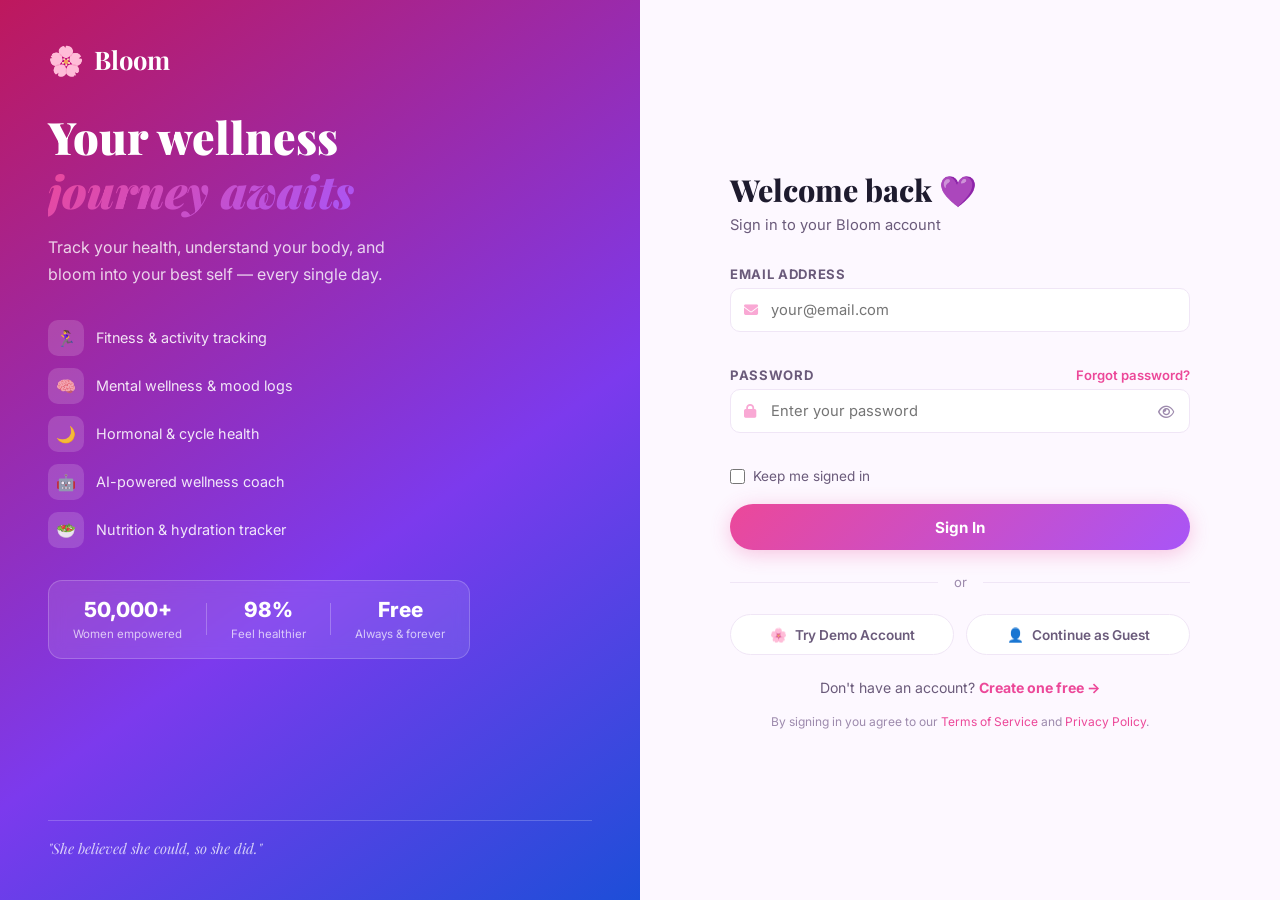
==== login.html @ 7d4feb9e "kiro project" ====
<!DOCTYPE html>
<html lang="en">
<head>
  <meta charset="UTF-8"/>
  <meta name="viewport" content="width=device-width,initial-scale=1.0"/>
  <title>Sign In — Bloom Wellness</title>
  <link rel="icon" href="data:image/svg+xml,<svg xmlns='http://www.w3.org/2000/svg' viewBox='0 0 100 100'><text y='.9em' font-size='90'>🌸</text></svg>"/>
  <meta name="theme-color" content="#ec4899"/>
  <link rel="preconnect" href="https://fonts.googleapis.com"/>
  <link href="https://fonts.googleapis.com/css2?family=Playfair+Display:ital,wght@0,400;0,700;0,900;1,400&family=Inter:wght@300;400;500;600;700&display=swap" rel="stylesheet"/>
  <link rel="stylesheet" href="https://cdnjs.cloudflare.com/ajax/libs/font-awesome/6.5.0/css/all.min.css"/>
  <link rel="stylesheet" href="auth.css"/>
</head>
<body>

  <!-- Animated background -->
  <div class="auth-bg">
    <div class="orb orb-a"></div>
    <div class="orb orb-b"></div>
    <div class="orb orb-c"></div>
    <div class="particles" id="particles"></div>
  </div>

  <div class="auth-page">

    <!-- Left panel — branding -->
    <div class="auth-left">
      <a href="index.html" class="auth-logo">
        <span class="logo-flower">🌸</span>
        <span class="logo-name">Bloom</span>
      </a>
      <div class="auth-left-content">
        <h1>Your wellness<br/><em>journey awaits</em></h1>
        <p>Track your health, understand your body, and bloom into your best self — every single day.</p>
        <div class="auth-features">
          <div class="af-item"><span class="af-icon">🏃‍♀️</span><span>Fitness & activity tracking</span></div>
          <div class="af-item"><span class="af-icon">🧠</span><span>Mental wellness & mood logs</span></div>
          <div class="af-item"><span class="af-icon">🌙</span><span>Hormonal & cycle health</span></div>
          <div class="af-item"><span class="af-icon">🤖</span><span>AI-powered wellness coach</span></div>
          <div class="af-item"><span class="af-icon">🥗</span><span>Nutrition & hydration tracker</span></div>
        </div>
        <div class="auth-trust">
          <div class="at-item"><strong>50,000+</strong><span>Women empowered</span></div>
          <div class="at-div"></div>
          <div class="at-item"><strong>98%</strong><span>Feel healthier</span></div>
          <div class="at-div"></div>
          <div class="at-item"><strong>Free</strong><span>Always & forever</span></div>
        </div>
      </div>
      <div class="auth-left-quote">
        <blockquote id="rotating-quote">"She believed she could, so she did."</blockquote>
      </div>
    </div>

    <!-- Right panel — form -->
    <div class="auth-right">
      <div class="auth-form-wrap">

        <div class="auth-form-header">
          <h2>Welcome back 💜</h2>
          <p>Sign in to your Bloom account</p>
        </div>

        <!-- Error banner -->
        <div id="login-error" class="auth-alert auth-alert-error hidden">
          <i class="fa-solid fa-circle-exclamation"></i>
          <span id="login-error-msg">Invalid email or password.</span>
        </div>

        <!-- Success banner -->
        <div id="login-success" class="auth-alert auth-alert-success hidden">
          <i class="fa-solid fa-circle-check"></i>
          <span>Signed in! Redirecting to your dashboard...</span>
        </div>

        <form id="login-form" onsubmit="doLogin(event)" novalidate>

          <div class="field-group">
            <label for="email">Email address</label>
            <div class="field-wrap">
              <i class="fa-solid fa-envelope field-icon"></i>
              <input type="email" id="email" name="email" placeholder="your@email.com"
                     autocomplete="email" required/>
            </div>
            <span class="field-error" id="email-err"></span>
          </div>

          <div class="field-group">
            <div class="field-label-row">
              <label for="password">Password</label>
              <a href="forgot.html" class="forgot-link">Forgot password?</a>
            </div>
            <div class="field-wrap">
              <i class="fa-solid fa-lock field-icon"></i>
              <input type="password" id="password" name="password" placeholder="Enter your password"
                     autocomplete="current-password" required/>
              <button type="button" class="pw-eye" onclick="toggleEye('password', this)" aria-label="Show password">
                <i class="fa-regular fa-eye"></i>
              </button>
            </div>
            <span class="field-error" id="password-err"></span>
          </div>

          <div class="field-row-check">
            <label class="check-label">
              <input type="checkbox" id="remember"/> Keep me signed in
            </label>
          </div>

          <button type="submit" class="btn-auth" id="login-btn">
            <span id="login-btn-text">Sign In</span>
            <span id="login-spinner" class="btn-spinner hidden"></span>
          </button>

        </form>

        <div class="auth-divider"><span>or</span></div>

        <div class="quick-access-row">
          <button class="btn-quick" onclick="demoLogin()">
            <span>🌸</span> Try Demo Account
          </button>
          <button class="btn-quick" onclick="guestLogin()">
            <span>👤</span> Continue as Guest
          </button>
        </div>

        <p class="auth-switch-text">
          Don't have an account?
          <a href="signup.html" class="auth-switch-link">Create one free →</a>
        </p>

        <p class="auth-disclaimer">
          By signing in you agree to our
          <a href="#" onclick="showTermsModal()">Terms of Service</a> and
          <a href="#" onclick="showTermsModal()">Privacy Policy</a>.
        </p>

      </div>
    </div>
  </div>

  <!-- Terms Modal -->
  <div id="terms-modal" class="modal-overlay hidden">
    <div class="modal-box">
      <button class="modal-close" onclick="hideTermsModal()">✕</button>
      <h3>Terms &amp; Privacy</h3>
      <div class="modal-scroll">
        <h4>Terms of Service</h4>
        <p>Bloom is a free wellness education and tracking platform. By using Bloom you agree that you are 16 or older, the information provided is for educational purposes only and not a substitute for medical advice, and you will consult a qualified healthcare provider for medical decisions.</p>
        <h4>Privacy Policy</h4>
        <ul>
          <li><strong>Local storage only:</strong> All your health data stays on your device and is never sent to any server.</li>
          <li><strong>No tracking:</strong> We do not use analytics, cookies, or tracking pixels.</li>
          <li><strong>AI data:</strong> When using the AI Coach, your message goes directly to OpenAI via your own API key — Bloom never sees it.</li>
          <li><strong>Account data:</strong> Your name, email, and hashed password are stored only in your browser's localStorage.</li>
          <li><strong>No sharing:</strong> We never sell, share, or transmit your personal data to any third party.</li>
        </ul>
        <p>You can delete all your data at any time by clearing your browser's localStorage.</p>
      </div>
      <button class="btn-auth" onclick="hideTermsModal()">Got it</button>
    </div>
  </div>

  <script src="auth.js"></script>
</body>
</html>
---- auth.css ----
/* =============================================
   BLOOM — Auth Pages (login.html / signup.html)
   ============================================= */
:root {
  --pink:    #ec4899; --pink-l: #f9a8d4; --pink-d: #be185d;
  --purple:  #a855f7; --purple-l:#ddd6fe;
  --bg:      #fdf8ff; --bg-card:#ffffff;
  --text:    #1e1b2e; --text-m: #6b5b7b; --text-s: #9d8aad;
  --border:  #f0e6f6; --border-l:#faf5ff;
  --shadow:  rgba(168,85,247,0.12);
  --success: #16a34a; --error: #dc2626;
  --r: 14px; --r-sm: 10px; --r-lg: 22px;
  --t: 0.3s ease;
  --font: 'Inter', system-ui, sans-serif;
  --font-h: 'Playfair Display', Georgia, serif;
}

*, *::before, *::after { box-sizing: border-box; margin: 0; padding: 0; }
html { font-size: 16px; scroll-behavior: smooth; }
body {
  font-family: var(--font);
  background: var(--bg);
  color: var(--text);
  min-height: 100vh;
  overflow-x: hidden;
}
a { text-decoration: none; color: inherit; }
button { font-family: var(--font); cursor: pointer; }
em {
  font-style: italic;
  background: linear-gradient(135deg, var(--pink), var(--purple));
  -webkit-background-clip: text;
  -webkit-text-fill-color: transparent;
  background-clip: text;
}

/* ===== ANIMATED BACKGROUND ===== */
.auth-bg {
  position: fixed; inset: 0; z-index: -1; overflow: hidden; pointer-events: none;
}
.orb {
  position: absolute; border-radius: 50%; filter: blur(80px); opacity: 0.3;
}
.orb-a {
  width: 600px; height: 600px;
  background: radial-gradient(circle, #f9a8d4, transparent);
  top: -200px; right: -100px;
  animation: drift 14s ease-in-out infinite;
}
.orb-b {
  width: 500px; height: 500px;
  background: radial-gradient(circle, #ddd6fe, transparent);
  bottom: -150px; left: -100px;
  animation: drift 10s ease-in-out infinite reverse;
}
.orb-c {
  width: 350px; height: 350px;
  background: radial-gradient(circle, #fde68a, transparent);
  top: 40%; left: 35%;
  animation: drift 18s ease-in-out infinite;
}
@keyframes drift {
  0%, 100% { transform: translate(0, 0); }
  33%       { transform: translate(30px, -25px); }
  66%       { transform: translate(-20px, 20px); }
}

/* Floating particles */
.particles { position: absolute; inset: 0; }
.particle {
  position: absolute;
  animation: rise linear infinite;
  opacity: 0;
  font-size: 1rem;
}
@keyframes rise {
  0%   { transform: translateY(100vh) scale(0); opacity: 0; }
  10%  { opacity: 0.5; }
  90%  { opacity: 0.2; }
  100% { transform: translateY(-80px) scale(1); opacity: 0; }
}

/* ===== PAGE LAYOUT ===== */
.auth-page {
  display: grid;
  grid-template-columns: 1fr 1fr;
  min-height: 100vh;
}

/* ===== LEFT PANEL ===== */
.auth-left {
  background: linear-gradient(145deg, var(--pink-d) 0%, #7c3aed 60%, #1d4ed8 100%);
  padding: 2.5rem 3rem;
  display: flex;
  flex-direction: column;
  gap: 2rem;
  position: sticky;
  top: 0;
  height: 100vh;
  overflow: hidden;
}

.auth-logo {
  display: flex; align-items: center; gap: 0.6rem;
  font-family: var(--font-h); font-size: 1.6rem; font-weight: 700; color: #fff;
}
.logo-flower { font-size: 1.8rem; animation: floatFlower 3s ease-in-out infinite; }
@keyframes floatFlower {
  0%, 100% { transform: translateY(0) rotate(0deg); }
  50%       { transform: translateY(-5px) rotate(12deg); }
}
.logo-name { color: #fff; }

.auth-left-content { flex: 1; }
.auth-left-content h1 {
  font-family: var(--font-h);
  font-size: clamp(2rem, 3.5vw, 2.8rem);
  font-weight: 900;
  color: #fff;
  line-height: 1.2;
  margin-bottom: 1rem;
}
.auth-left-content > p {
  font-size: 1rem; color: rgba(255,255,255,0.8);
  line-height: 1.7; margin-bottom: 2rem; max-width: 380px;
}

/* Features list */
.auth-features { display: flex; flex-direction: column; gap: 0.75rem; margin-bottom: 2rem; }
.af-item {
  display: flex; align-items: center; gap: 0.75rem;
  font-size: 0.9rem; color: rgba(255,255,255,0.88);
}
.af-icon {
  width: 36px; height: 36px; border-radius: 10px;
  background: rgba(255,255,255,0.15);
  display: flex; align-items: center; justify-content: center;
  font-size: 1rem; flex-shrink: 0;
}

/* Steps (signup) */
.auth-steps { display: flex; flex-direction: column; gap: 1.25rem; margin-bottom: 2rem; }
.step-item { display: flex; align-items: flex-start; gap: 1rem; }
.step-num {
  width: 32px; height: 32px; border-radius: 50%;
  background: rgba(255,255,255,0.2);
  border: 2px solid rgba(255,255,255,0.4);
  display: flex; align-items: center; justify-content: center;
  font-size: 0.85rem; font-weight: 700; color: #fff; flex-shrink: 0;
}
.step-item strong { display: block; font-size: 0.9rem; color: #fff; margin-bottom: 0.15rem; }
.step-item p { font-size: 0.8rem; color: rgba(255,255,255,0.7); }

/* Trust stats */
.auth-trust {
  display: flex; align-items: center; gap: 1.5rem;
  background: rgba(255,255,255,0.1);
  backdrop-filter: blur(8px);
  border: 1px solid rgba(255,255,255,0.2);
  border-radius: var(--r);
  padding: 1rem 1.5rem;
  width: fit-content;
}
.at-item { text-align: center; }
.at-item strong { display: block; font-size: 1.3rem; font-weight: 800; color: #fff; }
.at-item span { font-size: 0.72rem; color: rgba(255,255,255,0.7); }
.at-div { width: 1px; height: 32px; background: rgba(255,255,255,0.25); }

/* Testimonial */
.auth-testimonial {
  display: flex; align-items: flex-start; gap: 0.85rem;
  background: rgba(255,255,255,0.1);
  border-radius: var(--r); padding: 1rem 1.25rem;
  border: 1px solid rgba(255,255,255,0.2);
  margin-top: 1.5rem;
}
.test-avatar { font-size: 2rem; flex-shrink: 0; }
.test-quote { font-size: 0.85rem; color: rgba(255,255,255,0.9); font-style: italic; line-height: 1.6; margin-bottom: 0.3rem; }
.test-name { font-size: 0.75rem; color: rgba(255,255,255,0.65); font-weight: 600; }

/* Rotating quote */
.auth-left-quote {
  border-top: 1px solid rgba(255,255,255,0.2);
  padding-top: 1rem;
}
.auth-left-quote blockquote {
  font-family: var(--font-h);
  font-style: italic;
  font-size: 0.9rem;
  color: rgba(255,255,255,0.75);
  line-height: 1.6;
  animation: fadeQuote 1s ease;
}
@keyframes fadeQuote { from { opacity: 0; } to { opacity: 1; } }

/* ===== RIGHT PANEL ===== */
.auth-right {
  display: flex;
  align-items: center;
  justify-content: center;
  padding: 3rem 2rem;
  background: var(--bg);
  min-height: 100vh;
}
.auth-right-scroll {
  align-items: flex-start;
  padding-top: 2.5rem;
}

.auth-form-wrap {
  width: 100%;
  max-width: 460px;
}

.auth-form-header {
  margin-bottom: 2rem;
}
.auth-form-header h2 {
  font-family: var(--font-h);
  font-size: 1.9rem;
  font-weight: 800;
  color: var(--text);
  margin-bottom: 0.35rem;
}
.auth-form-header p {
  font-size: 0.92rem;
  color: var(--text-m);
}

/* ===== ALERTS ===== */
.auth-alert {
  display: flex; align-items: center; gap: 0.6rem;
  padding: 0.85rem 1rem; border-radius: var(--r-sm);
  font-size: 0.88rem; font-weight: 500;
  margin-bottom: 1.25rem;
}
.auth-alert.hidden { display: none; }
.auth-alert-error   { background: #fff1f2; border: 1px solid #fecdd3; color: var(--error); }
.auth-alert-success { background: #f0fdf4; border: 1px solid #bbf7d0; color: var(--success); }

/* ===== FORM FIELDS ===== */
.field-group { margin-bottom: 1.1rem; }
.field-group label {
  display: block;
  font-size: 0.82rem; font-weight: 700;
  color: var(--text-m);
  text-transform: uppercase; letter-spacing: 0.05em;
  margin-bottom: 0.4rem;
}
.field-label-row {
  display: flex; align-items: center; justify-content: space-between;
  margin-bottom: 0.4rem;
}
.field-label-row label { margin-bottom: 0; }
.forgot-link {
  font-size: 0.82rem; font-weight: 600; color: var(--pink);
  transition: opacity var(--t);
}
.forgot-link:hover { opacity: 0.75; }

.field-wrap {
  position: relative; display: flex; align-items: center;
}
.field-icon {
  position: absolute; left: 0.9rem;
  color: var(--pink-l); font-size: 0.88rem; pointer-events: none; z-index: 1;
}
.field-wrap input,
.field-wrap select {
  width: 100%;
  padding: 0.75rem 0.9rem 0.75rem 2.5rem;
  border: 1.5px solid var(--border);
  border-radius: var(--r-sm);
  background: var(--bg-card);
  color: var(--text);
  font-size: 0.92rem;
  font-family: var(--font);
  transition: all var(--t);
  appearance: none;
}
.field-wrap input:focus,
.field-wrap select:focus {
  outline: none;
  border-color: var(--pink);
  box-shadow: 0 0 0 3px rgba(236,72,153,0.1);
}
.field-wrap input.invalid { border-color: var(--error); }
.field-wrap input.valid   { border-color: var(--success); }

.field-error {
  display: block; font-size: 0.78rem; color: var(--error);
  margin-top: 0.3rem; min-height: 1em;
}
.req { color: var(--pink); }
.optional-tag { font-size: 0.72rem; color: var(--text-s); font-weight: 400; text-transform: none; letter-spacing: 0; }

/* Password eye toggle */
.pw-eye {
  position: absolute; right: 0.75rem;
  background: none; border: none;
  color: var(--text-s); font-size: 0.9rem;
  padding: 0.25rem; transition: color var(--t);
}
.pw-eye:hover { color: var(--pink); }

/* Two-col row */
.field-row-2 { display: grid; grid-template-columns: 1fr 1fr; gap: 0.85rem; }

/* Remember / check */
.field-row-check { margin-bottom: 1.25rem; }
.check-label {
  display: flex; align-items: center; gap: 0.5rem;
  font-size: 0.85rem; color: var(--text-m); cursor: pointer;
}
.check-label input { accent-color: var(--pink); width: 15px; height: 15px; }
.check-label a { color: var(--pink); font-weight: 600; }
.terms-check { margin-bottom: 0.5rem; }

/* ===== BUTTONS ===== */
.btn-auth {
  width: 100%;
  background: linear-gradient(135deg, var(--pink), var(--purple));
  color: #fff; border: none;
  padding: 0.85rem 1.5rem;
  border-radius: 30px;
  font-size: 0.95rem; font-weight: 700;
  display: flex; align-items: center; justify-content: center; gap: 0.5rem;
  transition: all var(--t);
  box-shadow: 0 4px 20px rgba(236,72,153,0.3);
  margin-top: 0.5rem;
}
.btn-auth:hover {
  transform: translateY(-2px);
  box-shadow: 0 8px 28px rgba(236,72,153,0.45);
}
.btn-auth:disabled { opacity: 0.6; cursor: not-allowed; transform: none; }

.btn-auth-outline {
  background: none; color: var(--pink);
  border: 2px solid var(--pink);
  padding: 0.75rem 1.5rem;
  border-radius: 30px;
  font-size: 0.92rem; font-weight: 600;
  display: flex; align-items: center; gap: 0.5rem;
  transition: all var(--t);
}
.btn-auth-outline:hover { background: var(--pink); color: #fff; }

.step-nav { display: flex; gap: 0.75rem; margin-top: 0.5rem; }
.step-nav .btn-auth-outline { flex: 0 0 auto; }
.step-nav .btn-auth { flex: 1; }

/* Spinner */
.btn-spinner {
  width: 18px; height: 18px;
  border: 2px solid rgba(255,255,255,0.4);
  border-top-color: #fff;
  border-radius: 50%;
  animation: spin 0.7s linear infinite;
  display: inline-block;
}
.btn-spinner.hidden { display: none; }
@keyframes spin { to { transform: rotate(360deg); } }

/* Divider */
.auth-divider {
  display: flex; align-items: center; gap: 1rem;
  margin: 1.5rem 0; color: var(--text-s); font-size: 0.82rem;
}
.auth-divider::before, .auth-divider::after {
  content: ''; flex: 1; height: 1px; background: var(--border);
}

/* Quick access */
.quick-access-row { display: grid; grid-template-columns: 1fr 1fr; gap: 0.75rem; margin-bottom: 1.5rem; }
.btn-quick {
  display: flex; align-items: center; justify-content: center; gap: 0.5rem;
  padding: 0.7rem 1rem;
  border: 1.5px solid var(--border);
  border-radius: 30px;
  background: var(--bg-card);
  color: var(--text-m);
  font-size: 0.85rem; font-weight: 600;
  transition: all var(--t);
}
.btn-quick:hover { border-color: var(--pink); color: var(--pink); background: #fff5fb; }

/* Switch text */
.auth-switch-text {
  text-align: center; font-size: 0.88rem; color: var(--text-m); margin-top: 1.5rem;
}
.auth-switch-link { color: var(--pink); font-weight: 700; }
.auth-switch-link:hover { text-decoration: underline; }

.auth-disclaimer {
  text-align: center; font-size: 0.75rem; color: var(--text-s);
  margin-top: 1rem; line-height: 1.6;
}
.auth-disclaimer a { color: var(--pink); }

/* ===== PASSWORD STRENGTH ===== */
.pw-strength-wrap { margin-top: 0.5rem; }
.pw-bars { display: flex; gap: 4px; margin-bottom: 0.3rem; }
.pw-seg {
  flex: 1; height: 5px; border-radius: 999px;
  background: var(--border); transition: background 0.3s ease;
}
.pw-seg.weak     { background: #ef4444; }
.pw-seg.fair     { background: #f59e0b; }
.pw-seg.good     { background: #3b82f6; }
.pw-seg.strong   { background: #10b981; }
.pw-strength-label { font-size: 0.75rem; color: var(--text-s); }

.pw-rules { display: flex; flex-direction: column; gap: 0.3rem; margin-top: 0.5rem; }
.pw-rule {
  display: flex; align-items: center; gap: 0.4rem;
  font-size: 0.78rem; color: var(--text-s);
  transition: color var(--t);
}
.pw-rule i { font-size: 0.5rem; }
.pw-rule.pass { color: var(--success); }
.pw-rule.pass i::before { content: '\f058'; font-family: 'Font Awesome 6 Free'; font-weight: 900; }

/* ===== SIGNUP PROGRESS ===== */
.signup-progress {
  display: flex; align-items: center; margin-bottom: 2rem;
}
.sp-step {
  display: flex; align-items: center; gap: 0.4rem;
  font-size: 0.8rem; font-weight: 600; color: var(--text-s);
  transition: color var(--t);
}
.sp-step span {
  width: 26px; height: 26px; border-radius: 50%;
  background: var(--border); color: var(--text-s);
  display: flex; align-items: center; justify-content: center;
  font-size: 0.78rem; font-weight: 700;
  transition: all var(--t);
}
.sp-step.active { color: var(--pink); }
.sp-step.active span { background: linear-gradient(135deg, var(--pink), var(--purple)); color: #fff; }
.sp-step.done span { background: #10b981; color: #fff; }
.sp-line { flex: 1; height: 2px; background: var(--border); margin: 0 0.5rem; }

/* ===== GOAL GRID ===== */
.goal-grid { display: grid; grid-template-columns: repeat(4, 1fr); gap: 0.6rem; margin-bottom: 0.5rem; }
.goal-btn {
  display: flex; flex-direction: column; align-items: center; gap: 0.3rem;
  padding: 0.85rem 0.4rem;
  border: 1.5px solid var(--border);
  border-radius: var(--r);
  background: var(--bg-card);
  color: var(--text-m);
  font-size: 0.75rem; font-weight: 600;
  transition: all var(--t);
}
.goal-btn span { font-size: 1.4rem; }
.goal-btn:hover { border-color: var(--pink-l); color: var(--pink); background: #fff5fb; transform: translateY(-2px); }
.goal-btn.selected {
  border-color: var(--pink);
  background: linear-gradient(135deg, rgba(249,168,212,0.15), rgba(221,214,254,0.15));
  color: var(--pink);
  box-shadow: 0 0 0 3px rgba(236,72,153,0.1);
}

/* ===== SIGNUP STEPS ===== */
.signup-step { animation: fadeStep 0.35s ease; }
.signup-step.hidden { display: none; }
@keyframes fadeStep { from { opacity: 0; transform: translateX(12px); } to { opacity: 1; transform: translateX(0); } }

/* ===== MODAL ===== */
.modal-overlay {
  position: fixed; inset: 0;
  background: rgba(0,0,0,0.55);
  backdrop-filter: blur(4px);
  z-index: 999;
  display: flex; align-items: center; justify-content: center;
  padding: 1rem;
  animation: fadeIn 0.3s ease;
}
.modal-overlay.hidden { display: none; }
@keyframes fadeIn { from { opacity: 0; } to { opacity: 1; } }
.modal-box {
  background: var(--bg-card);
  border-radius: 20px;
  padding: 2rem;
  max-width: 480px; width: 100%;
  box-shadow: 0 20px 60px rgba(168,85,247,0.2);
  position: relative;
  animation: popUp 0.4s cubic-bezier(0.34,1.56,0.64,1);
}
@keyframes popUp { from { transform: scale(0.85); opacity: 0; } to { transform: scale(1); opacity: 1; } }
.modal-close {
  position: absolute; top: 1rem; right: 1rem;
  background: none; border: none; font-size: 1rem;
  color: var(--text-s); width: 28px; height: 28px;
  border-radius: 50%; display: flex; align-items: center; justify-content: center;
  transition: all var(--t);
}
.modal-close:hover { background: #fff5fb; color: var(--pink); }
.modal-box h3 { font-family: var(--font-h); font-size: 1.3rem; color: var(--pink); margin-bottom: 1rem; }
.modal-scroll { max-height: 320px; overflow-y: auto; margin-bottom: 1.25rem; }
.modal-scroll h4 { font-size: 0.9rem; font-weight: 700; color: var(--text); margin: 0.85rem 0 0.4rem; }
.modal-scroll p { font-size: 0.85rem; color: var(--text-m); line-height: 1.65; margin-bottom: 0.5rem; }
.modal-scroll ul { padding-left: 1.25rem; display: flex; flex-direction: column; gap: 0.3rem; }
.modal-scroll li { font-size: 0.83rem; color: var(--text-m); line-height: 1.6; }

/* ===== RESPONSIVE ===== */
@media (max-width: 900px) {
  .auth-page { grid-template-columns: 1fr; }
  .auth-left { display: none; }
  .auth-right { padding: 2rem 1.25rem; min-height: 100vh; }
  .auth-right-scroll { padding-top: 2rem; }
  .auth-form-wrap { max-width: 100%; }
}
@media (max-width: 480px) {
  .field-row-2 { grid-template-columns: 1fr; }
  .goal-grid { grid-template-columns: repeat(2, 1fr); }
  .quick-access-row { grid-template-columns: 1fr; }
  .step-nav { flex-direction: column; }
  .btn-auth-outline { width: 100%; justify-content: center; }
}
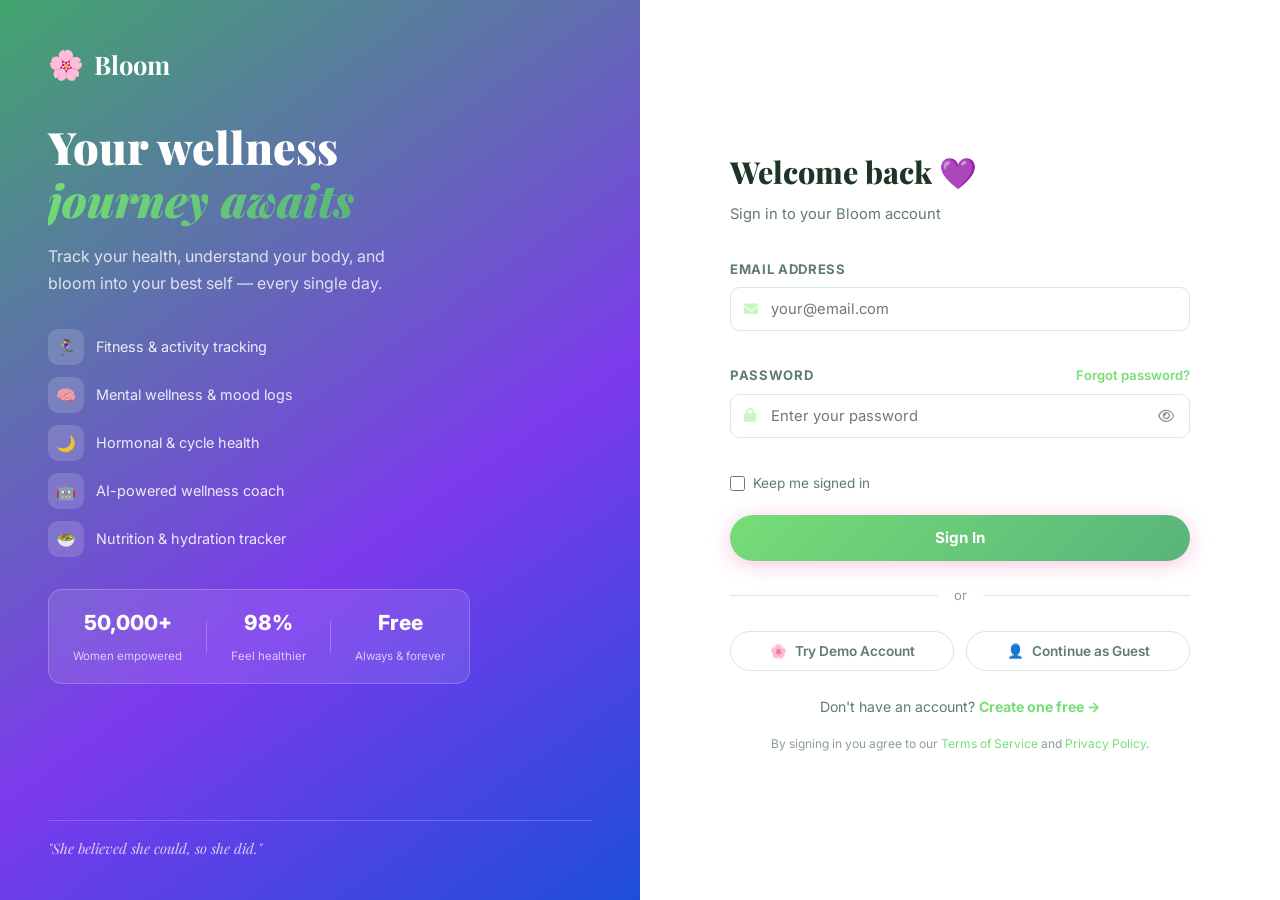
==== commit ed988dbd: "udated code" ====
--- a/login.html
+++ b/login.html
@@ -9,7 +9,7 @@
   <link rel="preconnect" href="https://fonts.googleapis.com"/>
   <link href="https://fonts.googleapis.com/css2?family=Playfair+Display:ital,wght@0,400;0,700;0,900;1,400&family=Inter:wght@300;400;500;600;700&display=swap" rel="stylesheet"/>
   <link rel="stylesheet" href="https://cdnjs.cloudflare.com/ajax/libs/font-awesome/6.5.0/css/all.min.css"/>
-  <link rel="stylesheet" href="auth.css"/>
+  <link rel="stylesheet" href="style.css"/>
 </head>
 <body>
 
--- a/style.css
+++ b/style.css
@@ -0,0 +1,3915 @@
+/* =============================================
+   BLOOM — Women's Health & Wellness
+   Color Palette: Soft pinks, purples, whites
+   ============================================= */
+:root {
+  --pink:    #77DD77; --pink-l:  #C8F7C2; --pink-d:  #42A56D;
+  --purple:  #58B47B; --purple-l:#DFF7E5; --purple-d:#4A9E75;
+  --rose:    #A8D5A2; --rose-l:  #DFF1DF;
+  --lavender:#E5F6EA; --lav-l:   #F2FBF5;
+  --bg:      #FFFFFF; --bg-alt:  #F7FFFA; --bg-card: #FEFFFE;
+  --text:    #1C3524; --text-m:  #5F7D6A; --text-s:  #8A9F91;
+  --border:  #DAE8DE; --border-l:#EDF5EE;
+  --shadow:  rgba(46,139,87,0.15); --shadow-lg:rgba(46,139,87,0.23);
+  --r:18px; --r-sm:10px; --r-lg:28px;
+  --t:0.35s ease;
+  --font-body:'Inter',system-ui,sans-serif;
+  --font-head:'Playfair Display',Georgia,serif;
+}
+body.dark {
+  --bg:#0f0a1a; --bg-alt:#130d20; --bg-card:#1a1028;
+  --text:#f5f0ff; --text-m:#c4b5d4; --text-s:#8b7a9b;
+  --border:#2d1f45; --border-l:#1e1530;
+  --shadow:rgba(0,0,0,0.5); --shadow-lg:rgba(0,0,0,0.7);
+}
+*,*::before,*::after{box-sizing:border-box;margin:0;padding:0}
+html{scroll-behavior:smooth;font-size:16px}
+body{font-family:var(--font-body);background:var(--bg);color:var(--text);transition:background var(--t),color var(--t);overflow-x:hidden;line-height:1.65}
+h1,h2,h3,h4{font-family:var(--font-head)}
+em{font-style:italic;background:linear-gradient(135deg,var(--pink),var(--purple));-webkit-background-clip:text;-webkit-text-fill-color:transparent;background-clip:text}
+a{text-decoration:none;color:inherit}
+button{font-family:var(--font-body);cursor:pointer}
+img,canvas{max-width:100%}
+
+/* ===== PRELOADER ===== */
+#preloader{position:fixed;inset:0;background:linear-gradient(135deg,#fdf2f8,#faf5ff);z-index:9999;display:flex;align-items:center;justify-content:center;transition:opacity 0.5s ease}
+#preloader.done{opacity:0;pointer-events:none}
+.preloader-inner{text-align:center}
+.bloom-logo-anim{font-size:4rem;animation:bloomSpin 1.5s ease-in-out infinite}
+@keyframes bloomSpin{0%,100%{transform:scale(1) rotate(0deg)}50%{transform:scale(1.2) rotate(15deg)}}
+.preloader-bar{width:200px;height:4px;background:#f0e6f6;border-radius:999px;margin:1.5rem auto 0;overflow:hidden}
+.preloader-fill{height:100%;background:linear-gradient(90deg,var(--pink),var(--purple));border-radius:999px;animation:preLoad 1.8s ease forwards}
+@keyframes preLoad{from{width:0}to{width:100%}}
+
+/* ===== CUSTOM CURSOR ===== */
+.cursor-dot{width:8px;height:8px;background:var(--pink);border-radius:50%;position:fixed;pointer-events:none;z-index:9998;transform:translate(-50%,-50%);transition:transform 0.1s ease}
+.cursor-ring{width:36px;height:36px;border:2px solid var(--pink-l);border-radius:50%;position:fixed;pointer-events:none;z-index:9997;transform:translate(-50%,-50%);transition:all 0.15s ease;opacity:0.6}
+body:hover .cursor-dot{opacity:1}
+
+/* ===== NAVBAR ===== */
+.navbar{position:fixed;top:0;left:0;right:0;z-index:500;display:flex;align-items:center;justify-content:space-between;padding:1rem 2.5rem;transition:all var(--t);background:transparent}
+.navbar.scrolled{background:rgba(253,248,255,0.92);backdrop-filter:blur(20px);-webkit-backdrop-filter:blur(20px);box-shadow:0 2px 24px var(--shadow);border-bottom:1px solid var(--border)}
+body.dark .navbar.scrolled{background:rgba(15,10,26,0.92)}
+.nav-brand{display:flex;align-items:center;gap:0.5rem;font-family:var(--font-head);font-size:1.5rem;font-weight:700;color:var(--pink)}
+.brand-flower{font-size:1.6rem;animation:floatFlower 3s ease-in-out infinite}
+@keyframes floatFlower{0%,100%{transform:translateY(0) rotate(0deg)}50%{transform:translateY(-4px) rotate(10deg)}}
+@keyframes badgePulse{0%,100%{box-shadow:0 0 0 0 rgba(236,72,153,0.4)}50%{box-shadow:0 0 0 8px rgba(236,72,153,0)}}
+@keyframes badgeUnlock{0%{transform:scale(0) rotate(-180deg);opacity:0}50%{transform:scale(1.15)}100%{transform:scale(1);opacity:1}}
+@keyframes iconBounce{0%,100%{transform:translateY(0)}50%{transform:translateY(-8px)}}
+.nav-links{display:flex;list-style:none;gap:0.25rem}
+.nav-link{padding:0.45rem 0.9rem;border-radius:20px;font-size:0.88rem;font-weight:500;color:var(--text-m);transition:all var(--t);border:none;background:none;cursor:pointer}
+.nav-link:hover{color:var(--pink);background:var(--rose-l)}
+.nav-link.nav-toggle{display:flex;align-items:center;gap:0.3rem}
+.nav-link.nav-toggle i{font-size:0.7rem;transition:transform var(--t)}
+.nav-dropdown{position:relative}
+.nav-dropdown.active .nav-toggle i{transform:rotate(180deg)}
+.dropdown-menu{position:absolute;top:calc(100% + 0.5rem);left:0;background:var(--bg-card);border:1px solid var(--border);border-radius:var(--r);min-width:160px;box-shadow:0 8px 32px var(--shadow);opacity:0;visibility:hidden;transform:translateY(-10px);transition:all var(--t);z-index:1000;padding:0.5rem 0;list-style:none}
+.nav-dropdown.active .dropdown-menu{opacity:1;visibility:visible;transform:translateY(0)}
+body.dark .dropdown-menu{background:var(--bg-card);border-color:var(--border)}
+.dropdown-item{display:block;padding:0.6rem 1.2rem;color:var(--text-m);font-size:0.85rem;text-decoration:none;transition:all var(--t);white-space:nowrap}
+.dropdown-item:hover{background:var(--rose-l);color:var(--pink)}
+.dropdown-item::before{display:inline-block;margin-right:0.5rem}
+.nav-actions{display:flex;align-items:center;gap:0.75rem}
+.dark-toggle{background:none;border:1.5px solid var(--border);border-radius:50%;width:36px;height:36px;font-size:1rem;display:flex;align-items:center;justify-content:center;transition:all var(--t);color:var(--text)}
+.dark-toggle:hover{background:var(--rose-l);transform:rotate(20deg)}
+.hamburger{display:none;flex-direction:column;gap:5px;background:none;border:none;padding:4px}
+.hamburger span{display:block;width:22px;height:2px;background:var(--text);border-radius:2px;transition:all var(--t)}
+
+/* ===== BUTTONS ===== */
+.btn-bloom{background:linear-gradient(135deg,var(--pink),var(--purple));color:#fff;border:none;padding:0.7rem 1.6rem;border-radius:30px;font-size:0.92rem;font-weight:600;display:inline-flex;align-items:center;gap:0.5rem;transition:all var(--t);box-shadow:0 4px 20px rgba(236,72,153,0.3)}
+.btn-bloom:hover{transform:translateY(-3px);box-shadow:0 8px 30px rgba(236,72,153,0.45)}
+.btn-bloom.btn-full{width:100%;justify-content:center}
+.btn-bloom.btn-lg{padding:0.9rem 2.2rem;font-size:1rem;border-radius:35px}
+.btn-bloom.btn-sm{padding:0.45rem 1.1rem;font-size:0.82rem}
+.btn-outline-bloom{background:none;color:var(--pink);border:2px solid var(--pink);padding:0.7rem 1.6rem;border-radius:30px;font-size:0.92rem;font-weight:600;display:inline-flex;align-items:center;gap:0.5rem;transition:all var(--t)}
+.btn-outline-bloom:hover{background:var(--pink);color:#fff;transform:translateY(-2px)}
+.btn-outline-bloom.btn-lg{padding:0.9rem 2.2rem;font-size:1rem;border-radius:35px}
+
+/* ===== POPUP ===== */
+.popup-overlay{position:fixed;inset:0;background:rgba(0,0,0,0.55);backdrop-filter:blur(6px);z-index:800;display:flex;align-items:center;justify-content:center;animation:fadeIn 0.4s ease;padding:1rem}
+.popup-overlay.hidden{display:none}
+.popup-card{background:var(--bg-card);border-radius:var(--r-lg);padding:3rem 2.5rem;max-width:420px;width:100%;text-align:center;box-shadow:0 24px 60px rgba(168,85,247,0.25);position:relative;animation:popUp 0.5s cubic-bezier(0.34,1.56,0.64,1)}
+@keyframes popUp{from{transform:scale(0.8) translateY(20px);opacity:0}to{transform:scale(1) translateY(0);opacity:1}}
+.popup-close{position:absolute;top:1rem;right:1rem;background:none;border:none;font-size:1.1rem;color:var(--text-s);width:28px;height:28px;border-radius:50%;display:flex;align-items:center;justify-content:center;transition:all var(--t)}
+.popup-close:hover{background:var(--rose-l);color:var(--pink)}
+.popup-emoji{font-size:3.5rem;margin-bottom:0.75rem;display:block;animation:bloomSpin 2s ease-in-out infinite}
+.popup-card h3{font-size:1.6rem;color:var(--pink);margin-bottom:0.5rem}
+.popup-card p{color:var(--text-m);margin-bottom:1.5rem;line-height:1.65}
+
+/* ===== CONTAINER ===== */
+.container{max-width:1200px;margin:0 auto;padding:0 1.5rem}
+
+/* ===== SECTION BLOCKS ===== */
+.section-block{padding:6rem 0}
+.section-alt{background:var(--bg-alt)}
+.section-label{font-size:0.8rem;font-weight:700;text-transform:uppercase;letter-spacing:0.12em;color:var(--pink);margin-bottom:0.75rem}
+.section-title{font-size:clamp(2rem,4vw,3rem);font-weight:900;line-height:1.2;margin-bottom:1rem;color:var(--text)}
+.section-desc{font-size:1.05rem;color:var(--text-m);max-width:560px;margin-bottom:3rem;line-height:1.7}
+
+/* ===== REVEAL ANIMATIONS ===== */
+.reveal{opacity:0;transform:translateY(30px);transition:opacity 0.7s ease,transform 0.7s ease}
+.reveal.visible{opacity:1;transform:translateY(0)}
+.reveal-right{opacity:0;transform:translateX(40px);transition:opacity 0.8s ease,transform 0.8s ease}
+.reveal-right.visible{opacity:1;transform:translateX(0)}
+
+/* ===== HERO ===== */
+.hero-section{min-height:100vh;display:flex;align-items:center;justify-content:space-between;gap:3rem;padding:8rem 2.5rem 4rem;max-width:1300px;margin:0 auto;position:relative;overflow:hidden}
+.hero-bg{position:fixed;inset:0;z-index:-1;pointer-events:none}
+.hero-orb{position:absolute;border-radius:50%;filter:blur(80px);opacity:0.35}
+.orb-a{width:500px;height:500px;background:radial-gradient(circle,#E6F9ED,transparent);top:-100px;right:-100px;animation:orbDrift 12s ease-in-out infinite}
+.orb-b{width:400px;height:400px;background:radial-gradient(circle,#ddd6fe,transparent);bottom:0;left:-100px;animation:orbDrift 9s ease-in-out infinite reverse}
+.orb-c{width:300px;height:300px;background:radial-gradient(circle,#fde68a,transparent);top:40%;left:40%;animation:orbDrift 15s ease-in-out infinite}
+@keyframes orbDrift{0%,100%{transform:translate(0,0)}33%{transform:translate(30px,-20px)}66%{transform:translate(-20px,30px)}}
+.hero-particles{position:absolute;inset:0}
+.particle{position:absolute;border-radius:50%;animation:particleFly linear infinite;opacity:0}
+@keyframes particleFly{0%{transform:translateY(100vh) scale(0);opacity:0}10%{opacity:0.6}90%{opacity:0.3}100%{transform:translateY(-100px) scale(1);opacity:0}}
+.hero-content{flex:1;max-width:580px;z-index:1}
+.hero-eyebrow{display:inline-flex;align-items:center;gap:0.5rem;background:linear-gradient(135deg,rgba(249,168,212,0.3),rgba(221,214,254,0.3));border:1px solid var(--pink-l);padding:0.4rem 1rem;border-radius:20px;font-size:0.82rem;font-weight:600;color:var(--pink);margin-bottom:1.25rem;backdrop-filter:blur(8px)}
+.hero-title{font-size:clamp(2.5rem,5vw,4rem);font-weight:900;line-height:1.15;margin-bottom:1.25rem;color:var(--text)}
+.hero-desc{font-size:1.05rem;color:var(--text-m);margin-bottom:2rem;line-height:1.75;max-width:480px}
+.hero-cta{display:flex;gap:1rem;flex-wrap:wrap;margin-bottom:2.5rem}
+.hero-trust{display:flex;align-items:center;gap:1.5rem;background:rgba(255,255,255,0.6);backdrop-filter:blur(12px);border:1px solid var(--border);border-radius:var(--r);padding:1.1rem 1.5rem;width:fit-content}
+body.dark .hero-trust{background:rgba(26,16,40,0.6)}
+.trust-item{text-align:center}
+.trust-num{font-size:1.5rem;font-weight:800;color:var(--pink);display:inline}
+.trust-label{display:block;font-size:0.72rem;color:var(--text-m);margin-top:0.1rem}
+.trust-divider{width:1px;height:36px;background:var(--border)}
+.hero-visual-wrap{flex-shrink:0;position:relative;z-index:1}
+.hero-circle-wrap{position:relative;width:280px;height:280px}
+.hero-circle{position:relative;width:100%;height:100%}
+.hc-ring{position:absolute;inset:0;transform:rotate(-90deg)}
+.hc-ring-bg{fill:none;stroke:var(--border);stroke-width:10}
+.hc-ring-fill{fill:none;stroke:url(#heroGrad);stroke-width:10;stroke-linecap:round;transition:stroke-dasharray 1.5s ease}
+.hc-inner{position:absolute;inset:0;display:flex;flex-direction:column;align-items:center;justify-content:center;text-align:center}
+.hc-emoji{font-size:2.5rem;animation:floatFlower 3s ease-in-out infinite}
+.hc-text{font-family:var(--font-head);font-size:1.2rem;font-weight:700;color:var(--pink)}
+.hc-sub{font-size:0.72rem;color:var(--text-m)}
+.hc-score{font-size:2rem;font-weight:900;color:var(--purple)}
+.hero-card-float{position:absolute;background:rgba(255,255,255,0.85);backdrop-filter:blur(12px);border:1px solid var(--border);border-radius:var(--r);padding:0.75rem 1rem;display:flex;align-items:center;gap:0.6rem;box-shadow:0 8px 24px var(--shadow);font-size:0.82rem;white-space:nowrap}
+body.dark .hero-card-float{background:rgba(26,16,40,0.85)}
+.hero-card-float span:first-child{font-size:1.4rem}
+.hero-card-float strong{display:block;font-size:0.82rem;color:var(--text)}
+.hero-card-float small{color:var(--text-m);font-size:0.72rem}
+.card-float-1{top:-20px;right:-40px;animation:cardFloat1 4s ease-in-out infinite}
+.card-float-2{bottom:40px;right:-60px;animation:cardFloat2 5s ease-in-out infinite}
+.card-float-3{top:50%;left:-80px;animation:cardFloat3 6s ease-in-out infinite}
+@keyframes cardFloat1{0%,100%{transform:translateY(0)}50%{transform:translateY(-10px)}}
+@keyframes cardFloat2{0%,100%{transform:translateY(0)}50%{transform:translateY(8px)}}
+@keyframes cardFloat3{0%,100%{transform:translateY(-50%) translateX(0)}50%{transform:translateY(-50%) translateX(-6px)}}
+.hero-scroll-hint{position:absolute;bottom:2rem;left:50%;transform:translateX(-50%);display:flex;flex-direction:column;align-items:center;gap:0.5rem;font-size:0.75rem;color:var(--text-s);animation:fadeInUp 1s ease 2s both}
+@keyframes fadeInUp{from{opacity:0;transform:translateX(-50%) translateY(10px)}to{opacity:1;transform:translateX(-50%) translateY(0)}}
+.scroll-mouse{width:22px;height:34px;border:2px solid var(--pink-l);border-radius:11px;display:flex;justify-content:center;padding-top:5px}
+.scroll-wheel{width:4px;height:8px;background:var(--pink);border-radius:2px;animation:scrollWheel 1.5s ease-in-out infinite}
+@keyframes scrollWheel{0%,100%{transform:translateY(0);opacity:1}50%{transform:translateY(8px);opacity:0.3}}
+
+/* ===== QUOTE TICKER ===== */
+.quote-ticker{background:linear-gradient(135deg,var(--pink),var(--purple));padding:0.85rem 0;overflow:hidden;white-space:nowrap}
+.ticker-track{display:inline-flex;gap:4rem;animation:ticker 30s linear infinite}
+.ticker-track span{font-size:0.88rem;font-weight:500;color:rgba(255,255,255,0.9)}
+@keyframes ticker{from{transform:translateX(0)}to{transform:translateX(-50%)}}
+
+/* ===== BLOOM CARDS ===== */
+.bloom-card{background:var(--bg-card);border:1px solid var(--border);border-radius:var(--r-lg);padding:2rem;box-shadow:0 4px 24px var(--shadow);transition:all var(--t);position:relative;overflow:hidden}
+.bloom-card:hover{box-shadow:0 12px 40px var(--shadow-lg);transform:translateY(-4px)}
+.card-glow{position:absolute;top:-50%;right:-50%;width:200%;height:200%;background:radial-gradient(circle at 70% 30%,rgba(249,168,212,0.08),transparent 60%);pointer-events:none}
+.bloom-card h3{font-size:1.15rem;font-weight:700;color:var(--text);margin-bottom:0.5rem;display:flex;align-items:center;gap:0.5rem}
+.bloom-card h3 i{color:var(--pink)}
+.card-sub{font-size:0.88rem;color:var(--text-m);margin-bottom:1.25rem;line-height:1.6}
+
+/* ===== FORMS ===== */
+.input-group{margin-bottom:1rem}
+.input-group label{display:block;font-size:0.78rem;font-weight:700;text-transform:uppercase;letter-spacing:0.05em;color:var(--text-m);margin-bottom:0.35rem}
+.input-wrap{position:relative;display:flex;align-items:center}
+.input-wrap i{position:absolute;left:0.9rem;color:var(--pink-l);font-size:0.9rem;pointer-events:none}
+.input-wrap input,.input-wrap select{width:100%;padding:0.7rem 0.9rem 0.7rem 2.5rem;border:1.5px solid var(--border);border-radius:var(--r-sm);background:var(--bg);color:var(--text);font-size:0.92rem;font-family:var(--font-body);transition:all var(--t)}
+.input-wrap input:focus,.input-wrap select:focus{outline:none;border-color:var(--pink);box-shadow:0 0 0 3px rgba(236,72,153,0.12)}
+.bloom-select{appearance:none;cursor:pointer}
+.bloom-input{width:100%;padding:0.7rem 1rem;border:1.5px solid var(--border);border-radius:var(--r-sm);background:var(--bg);color:var(--text);font-size:0.92rem;font-family:var(--font-body);transition:all var(--t)}
+.bloom-input:focus{outline:none;border-color:var(--pink);box-shadow:0 0 0 3px rgba(236,72,153,0.12)}
+.input-hint{font-size:0.75rem;color:var(--text-s);margin-top:0.3rem}
+.form-msg{margin-top:0.75rem;font-size:0.88rem;font-weight:600;min-height:1.2em}
+.form-msg.success{color:#16a34a}
+.form-msg.error{color:#dc2626}
+
+/* ===== FITNESS GRID ===== */
+.fitness-grid{display:grid;grid-template-columns:1fr 1fr;gap:1.5rem}
+.log-card{grid-row:span 2}
+.chart-card{grid-column:2}
+.fitness-tips-grid{grid-column:2;display:grid;grid-template-columns:1fr 1fr;gap:1rem}
+.tip-card-sm{background:var(--tc);border-radius:var(--r);padding:1.25rem;border:1px solid var(--border);transition:all var(--t)}
+.tip-card-sm:hover{transform:translateY(-3px);box-shadow:0 8px 24px var(--shadow)}
+.tc-icon{width:44px;height:44px;border-radius:12px;display:flex;align-items:center;justify-content:center;font-size:1.3rem;margin-bottom:0.75rem}
+.tip-card-sm h4{font-size:0.9rem;font-weight:700;color:var(--text);margin-bottom:0.4rem}
+.tip-card-sm p{font-size:0.82rem;color:var(--text-m);line-height:1.6}
+
+/* ===== PROGRESS RINGS ===== */
+.progress-rings-wrap{display:flex;flex-direction:column;align-items:center;justify-content:center;gap:1.5rem}
+.ring-trio{display:flex;align-items:center;justify-content:center;gap:-20px;position:relative}
+.ring-item{position:relative;display:flex;align-items:center;justify-content:center}
+.ring-main{z-index:1}
+.ring-svg{transform:rotate(-90deg)}
+.ring-track{fill:none;stroke:var(--border);stroke-width:10}
+.ring-prog{fill:none;stroke-width:10;stroke-linecap:round;transition:stroke-dasharray 1.2s cubic-bezier(0.4,0,0.2,1)}
+.ring-center{position:absolute;inset:0;display:flex;flex-direction:column;align-items:center;justify-content:center;text-align:center}
+.ring-center span{font-size:1rem;font-weight:800;color:var(--text)}
+.ring-center small{font-size:0.65rem;color:var(--text-m)}
+.ring-center-lg span{font-size:1.3rem}
+.ring-stats{display:flex;gap:2rem;justify-content:center}
+.rs-item{text-align:center}
+.rs-item span{display:block;font-size:1.4rem;font-weight:800;color:var(--pink)}
+.rs-item small{font-size:0.72rem;color:var(--text-m)}
+
+/* ===== CHART ===== */
+.chart-area{position:relative;width:100%;height:220px}
+canvas{width:100%!important;height:100%!important}
+
+/* ===== MENTAL LAYOUT ===== */
+.mental-layout{display:grid;grid-template-columns:1fr 1fr;gap:1.5rem}
+.mood-card{grid-row:span 2}
+.accordion-wrap{grid-column:1/-1}
+
+/* ===== MOOD WHEEL ===== */
+.mood-wheel{display:grid;grid-template-columns:repeat(4,1fr);gap:0.75rem;margin-bottom:1rem}
+.mood-btn{display:flex;flex-direction:column;align-items:center;gap:0.35rem;padding:0.9rem 0.5rem;border:2px solid var(--border);border-radius:var(--r);background:var(--bg);color:var(--text);transition:all var(--t);font-size:0.8rem;font-weight:600}
+.mood-btn span:first-child{font-size:1.8rem}
+.mood-btn:hover{border-color:var(--pink);background:var(--rose-l);transform:translateY(-4px);box-shadow:0 6px 16px var(--shadow)}
+.mood-btn.selected{border-color:var(--pink);background:linear-gradient(135deg,rgba(249,168,212,0.2),rgba(221,214,254,0.2));box-shadow:0 0 0 3px rgba(236,72,153,0.15)}
+.mood-note-wrap{margin-bottom:0.75rem}
+.mood-history-list{display:flex;flex-direction:column;gap:0.5rem;max-height:200px;overflow-y:auto;margin-top:0.75rem}
+.mood-entry{display:flex;align-items:center;justify-content:space-between;padding:0.6rem 0.9rem;background:var(--bg-alt);border-radius:var(--r-sm);font-size:0.85rem;border:1px solid var(--border)}
+.me-left{display:flex;align-items:center;gap:0.5rem}
+.me-emoji{font-size:1.2rem}
+.me-mood{font-weight:700;color:var(--text)}
+.me-note{font-size:0.78rem;color:var(--text-m);max-width:120px;overflow:hidden;text-overflow:ellipsis;white-space:nowrap}
+.me-date{font-size:0.72rem;color:var(--text-s)}
+
+/* ===== BREATHING ===== */
+.breath-visual{display:flex;justify-content:center;margin:1.5rem 0}
+.breath-ring{width:160px;height:160px;border-radius:50%;background:linear-gradient(135deg,rgba(249,168,212,0.15),rgba(221,214,254,0.15));border:3px solid var(--pink-l);display:flex;align-items:center;justify-content:center;transition:transform 1s ease,background 1s ease,border-color 1s ease;cursor:pointer}
+.breath-ring.inhale{transform:scale(1.3);background:linear-gradient(135deg,rgba(249,168,212,0.3),rgba(221,214,254,0.2));border-color:var(--pink)}
+.breath-ring.hold{transform:scale(1.3);background:linear-gradient(135deg,rgba(221,214,254,0.3),rgba(139,92,246,0.2));border-color:var(--purple)}
+.breath-ring.exhale{transform:scale(0.8);background:linear-gradient(135deg,rgba(221,214,254,0.1),rgba(249,168,212,0.1));border-color:var(--purple-l)}
+.breath-core{text-align:center}
+#breath-label{display:block;font-size:1rem;font-weight:700;color:var(--text)}
+.breath-num{display:block;font-size:2.5rem;font-weight:900;color:var(--pink);line-height:1}
+.breath-steps{display:flex;flex-direction:column;gap:0.4rem;margin-bottom:1rem}
+.bs-item{display:flex;align-items:center;gap:0.75rem;font-size:0.85rem;color:var(--text-m)}
+.bs-num{background:linear-gradient(135deg,var(--pink),var(--purple));color:#fff;padding:0.2rem 0.6rem;border-radius:20px;font-size:0.78rem;font-weight:700;min-width:36px;text-align:center}
+.breath-progress{font-size:0.85rem;color:var(--text-m);text-align:center;margin-bottom:0.75rem}
+
+/* ===== ACCORDION ===== */
+.acc-title{font-size:1.15rem;font-weight:700;color:var(--text);margin-bottom:1rem;display:flex;align-items:center;gap:0.5rem}
+.acc-title i{color:var(--purple)}
+.accordion{display:flex;flex-direction:column;gap:0.5rem}
+.acc-item{border:1px solid var(--border);border-radius:var(--r);overflow:hidden;transition:all var(--t)}
+.acc-item:hover{border-color:var(--pink-l)}
+.acc-header{width:100%;display:flex;align-items:center;justify-content:space-between;padding:1rem 1.25rem;background:var(--bg-card);border:none;color:var(--text);font-size:0.92rem;font-weight:600;font-family:var(--font-body);transition:all var(--t)}
+.acc-header:hover{background:var(--bg-alt)}
+.acc-header i{color:var(--pink);transition:transform var(--t);font-size:0.8rem}
+.acc-header.open i{transform:rotate(180deg)}
+.acc-body{padding:0 1.25rem;max-height:0;overflow:hidden;transition:max-height 0.4s ease,padding 0.3s ease}
+.acc-body.open{max-height:300px;padding:0 1.25rem 1.25rem}
+.acc-body p{font-size:0.88rem;color:var(--text-m);line-height:1.7;margin-bottom:0.75rem}
+.acc-tip{background:linear-gradient(135deg,rgba(249,168,212,0.15),rgba(221,214,254,0.15));border-left:3px solid var(--pink);padding:0.65rem 0.9rem;border-radius:0 var(--r-sm) var(--r-sm) 0;font-size:0.82rem;color:var(--text-m)}
+
+/* ===== TABS ===== */
+.tabs-wrap{background:var(--bg-card);border-radius:var(--r-lg);overflow:hidden;box-shadow:0 4px 24px var(--shadow);border:1px solid var(--border)}
+.tab-buttons{display:flex;overflow-x:auto;border-bottom:1px solid var(--border);scrollbar-width:none}
+.tab-buttons::-webkit-scrollbar{display:none}
+.tab-btn{padding:1rem 1.5rem;border:none;background:none;color:var(--text-m);font-size:0.88rem;font-weight:600;font-family:var(--font-body);white-space:nowrap;transition:all var(--t);border-bottom:3px solid transparent;cursor:pointer}
+.tab-btn:hover{color:var(--pink);background:var(--bg-alt)}
+.tab-btn.active{color:var(--pink);border-bottom-color:var(--pink);background:var(--bg-alt)}
+.tab-content{display:none;padding:2rem}
+.tab-content.active{display:block;animation:fadeIn 0.4s ease}
+@keyframes fadeIn{from{opacity:0;transform:translateY(8px)}to{opacity:1;transform:translateY(0)}}
+.tab-grid{display:grid;grid-template-columns:1fr 1fr;gap:2rem}
+.tab-info h3{font-size:1.3rem;font-weight:700;color:var(--text);margin-bottom:0.75rem}
+.tab-info p{font-size:0.9rem;color:var(--text-m);line-height:1.7;margin-bottom:1.25rem}
+.tab-facts{display:flex;flex-direction:column;gap:1rem}
+.fact-card{background:var(--bg-alt);border-radius:var(--r);padding:1.1rem;border:1px solid var(--border);transition:all var(--t)}
+.fact-card:hover{border-color:var(--pink-l);transform:translateX(4px)}
+.fact-icon{font-size:1.5rem;display:block;margin-bottom:0.4rem}
+.fact-card strong{display:block;font-size:0.9rem;font-weight:700;color:var(--text);margin-bottom:0.3rem}
+.fact-card p{font-size:0.82rem;color:var(--text-m);line-height:1.6}
+.phase-timeline{display:flex;flex-direction:column;gap:0.75rem}
+.phase{padding:0.85rem 1rem;border-radius:var(--r-sm);background:var(--pc);border-left:4px solid rgba(0,0,0,0.1);position:relative}
+.phase strong{display:block;font-size:0.88rem;font-weight:700;color:var(--text);margin-bottom:0.2rem}
+.phase p{font-size:0.8rem;color:var(--text-m);line-height:1.5}
+.pcos-symptoms{display:grid;grid-template-columns:1fr 1fr;gap:0.5rem}
+.sym-item{display:flex;align-items:center;gap:0.5rem;font-size:0.85rem;color:var(--text-m)}
+.sym-item i{color:var(--pink);font-size:0.75rem}
+.trimester-cards{display:flex;flex-direction:column;gap:0.75rem}
+.tri-card{background:var(--tc);border-radius:var(--r-sm);padding:0.85rem 1rem;border:1px solid var(--border)}
+.tri-card strong{display:block;font-size:0.88rem;font-weight:700;color:var(--text);margin-bottom:0.2rem}
+.tri-card p{font-size:0.8rem;color:var(--text-m);line-height:1.5}
+.meno-stages{display:flex;flex-direction:column;gap:0.75rem}
+.ms-item{padding:0.85rem 1rem;background:var(--bg-alt);border-radius:var(--r-sm);border:1px solid var(--border)}
+.ms-item strong{display:block;font-size:0.88rem;font-weight:700;color:var(--pink);margin-bottom:0.2rem}
+.ms-item p{font-size:0.8rem;color:var(--text-m);line-height:1.5}
+.hormone-list{display:flex;flex-direction:column;gap:0.75rem}
+.hl-item{padding:0.85rem 1rem;background:var(--bg-alt);border-radius:var(--r-sm);border:1px solid var(--border)}
+.hl-name{display:block;font-size:0.9rem;font-weight:800;margin-bottom:0.2rem}
+.hl-item p{font-size:0.82rem;color:var(--text-m);line-height:1.55}
+
+/* ===== NUTRITION ===== */
+.nutrition-layout{display:grid;grid-template-columns:1fr 1fr;gap:1.5rem}
+.nutrition-tips{grid-column:1/-1}
+.meal-slots{display:flex;flex-direction:column;gap:0.85rem;margin-bottom:1.25rem}
+.meal-slot{background:var(--bg-alt);border-radius:var(--r-sm);padding:0.9rem;border:1px solid var(--border)}
+.meal-slot-head{display:flex;align-items:center;gap:0.5rem;margin-bottom:0.5rem;font-size:0.85rem;font-weight:600;color:var(--text)}
+.ms-icon{font-size:1.1rem}
+.ms-time{margin-left:auto;font-size:0.72rem;color:var(--text-s);font-weight:400}
+.meal-summary{margin-top:1rem;display:flex;flex-direction:column;gap:0.4rem}
+.ms-entry{display:flex;align-items:center;gap:0.6rem;padding:0.5rem 0.75rem;background:var(--bg-alt);border-radius:var(--r-sm);font-size:0.85rem}
+.ms-label{font-weight:700;color:var(--pink);min-width:80px}
+
+/* ===== WATER ===== */
+.water-display{display:flex;align-items:center;gap:2rem;margin:1.25rem 0}
+.water-bottle-3d{width:70px;height:150px;border:3px solid var(--purple-l);border-radius:10px 10px 14px 14px;position:relative;overflow:hidden;background:rgba(139,92,246,0.05);flex-shrink:0}
+.wb-fill{position:absolute;bottom:0;left:0;right:0;background:linear-gradient(180deg,rgba(168,85,247,0.5),rgba(236,72,153,0.7));transition:height 0.6s cubic-bezier(0.4,0,0.2,1);height:0%}
+.wb-bubbles{position:absolute;inset:0;pointer-events:none}
+.bubble{position:absolute;border-radius:50%;background:rgba(255,255,255,0.4);animation:bubbleRise 2s ease-in-out infinite}
+@keyframes bubbleRise{0%{transform:translateY(0);opacity:0.6}100%{transform:translateY(-100px);opacity:0}}
+.wb-label{position:absolute;inset:0;display:flex;align-items:center;justify-content:center;font-size:0.75rem;font-weight:700;color:var(--purple)}
+.water-info{flex:1}
+.wi-big{font-size:3rem;font-weight:900;color:var(--purple);line-height:1}
+.wi-sub{font-size:0.85rem;color:var(--text-m)}
+.wi-ml{font-size:0.8rem;color:var(--text-s);margin-top:0.2rem;margin-bottom:1rem}
+.water-btns{display:flex;gap:0.5rem}
+.btn-water-add{background:linear-gradient(135deg,var(--purple),var(--pink));color:#fff;border:none;padding:0.55rem 1.1rem;border-radius:20px;font-size:0.85rem;font-weight:600;display:flex;align-items:center;gap:0.4rem;transition:all var(--t)}
+.btn-water-add:hover{transform:translateY(-2px);box-shadow:0 4px 14px rgba(168,85,247,0.35)}
+.btn-water-rm{background:var(--bg-alt);color:var(--text-m);border:1.5px solid var(--border);padding:0.55rem 0.9rem;border-radius:20px;font-size:0.85rem;transition:all var(--t)}
+.btn-water-rm:hover{background:var(--rose-l);color:var(--pink)}
+.water-glasses-row{display:flex;gap:0.3rem;flex-wrap:wrap;margin-top:0.5rem}
+.wg{font-size:1.4rem;animation:popIn 0.3s cubic-bezier(0.34,1.56,0.64,1)}
+@keyframes popIn{from{transform:scale(0);opacity:0}to{transform:scale(1);opacity:1}}
+
+/* ===== NUTRITION TIPS ===== */
+.nut-tips-grid{display:grid;grid-template-columns:repeat(3,1fr);gap:1rem}
+.nt-card{background:var(--bg-card);border:1px solid var(--border);border-radius:var(--r);padding:1.25rem;text-align:center;transition:all var(--t);box-shadow:0 2px 12px var(--shadow)}
+.nt-card:hover{transform:translateY(-4px);box-shadow:0 10px 28px var(--shadow-lg);border-color:var(--pink-l)}
+.nt-icon{font-size:2rem;margin-bottom:0.6rem}
+.nt-card h4{font-size:0.9rem;font-weight:700;color:var(--text);margin-bottom:0.4rem}
+.nt-card p{font-size:0.8rem;color:var(--text-m);line-height:1.6}
+
+/* ===== TRACKER ===== */
+.tracker-grid{display:grid;grid-template-columns:1fr 1fr;gap:1.25rem;margin-bottom:2rem}
+.tracker-card{margin-bottom:0}
+.tc-header{display:flex;align-items:center;gap:0.75rem;margin-bottom:1.25rem}
+.tc-icon-wrap{font-size:1.5rem}
+.tc-header h3{font-size:1rem;font-weight:700;color:var(--text)}
+.tc-progress{margin-bottom:0.85rem}
+.tcp-bar{height:10px;background:var(--border-l);border-radius:999px;overflow:hidden;margin-bottom:0.3rem}
+.tcp-fill{height:100%;border-radius:999px;width:0%;transition:width 0.8s cubic-bezier(0.4,0,0.2,1)}
+.steps-fill{background:linear-gradient(90deg,var(--pink),var(--purple))}
+.workout-fill{background:linear-gradient(90deg,var(--purple),var(--lavender))}
+.water-fill{background:linear-gradient(90deg,#60a5fa,#818cf8)}
+.cal-fill{background:linear-gradient(90deg,#77DD77,#C8F7C2)}
+.tc-progress span{font-size:0.78rem;color:var(--text-m)}
+.tracker-meals{display:flex;flex-direction:column;gap:0.4rem}
+.tracker-mood{display:flex;flex-direction:column;gap:0.4rem}
+.empty-hint{font-size:0.82rem;color:var(--text-s);font-style:italic}
+
+/* ===== AI SUGGESTIONS ===== */
+.ai-suggestions-wrap{background:linear-gradient(135deg,rgba(249,168,212,0.1),rgba(221,214,254,0.1));border:1px solid var(--pink-l);border-radius:var(--r-lg);padding:2rem}
+.ai-header{display:flex;align-items:center;gap:1rem;margin-bottom:1.25rem}
+.ai-avatar{width:48px;height:48px;background:linear-gradient(135deg,var(--pink),var(--purple));border-radius:50%;display:flex;align-items:center;justify-content:center;font-size:1.3rem;flex-shrink:0;animation:bloomSpin 4s ease-in-out infinite}
+.ai-header h3{font-size:1.1rem;font-weight:700;color:var(--text)}
+.ai-header p{font-size:0.82rem;color:var(--text-m)}
+.ai-list{list-style:none;display:flex;flex-direction:column;gap:0.6rem;margin-bottom:1rem}
+.ai-item{display:flex;align-items:flex-start;gap:0.6rem;padding:0.75rem 1rem;background:var(--bg-card);border-radius:var(--r-sm);font-size:0.9rem;color:var(--text);border-left:3px solid var(--pink);box-shadow:0 2px 8px var(--shadow);animation:slideInLeft 0.3s ease}
+@keyframes slideInLeft{from{opacity:0;transform:translateX(-12px)}to{opacity:1;transform:translateX(0)}}
+
+/* ===== QUOTES CAROUSEL ===== */
+.quotes-section{background:linear-gradient(135deg,var(--pink-d),var(--purple-d));padding:6rem 0;text-align:center}
+.carousel-wrap{max-width:700px;margin:0 auto;position:relative}
+.carousel-track{position:relative;min-height:140px}
+.quote-slide{display:none;animation:fadeIn 0.5s ease}
+.quote-slide.active{display:block}
+.qs-quote{font-family:var(--font-head);font-size:clamp(1.2rem,2.5vw,1.6rem);font-style:italic;color:#fff;line-height:1.6;margin-bottom:1rem}
+.qs-author{font-size:0.9rem;color:rgba(255,255,255,0.7);font-weight:500}
+.carousel-dots{display:flex;justify-content:center;gap:0.5rem;margin-top:1.5rem}
+.cdot{width:8px;height:8px;border-radius:50%;background:rgba(255,255,255,0.35);cursor:pointer;transition:all var(--t)}
+.cdot.active{background:#fff;width:24px;border-radius:4px}
+.carousel-nav{display:flex;justify-content:center;gap:1rem;margin-top:1rem}
+.carousel-nav button{background:rgba(255,255,255,0.15);border:1px solid rgba(255,255,255,0.3);color:#fff;width:40px;height:40px;border-radius:50%;display:flex;align-items:center;justify-content:center;transition:all var(--t);backdrop-filter:blur(8px)}
+.carousel-nav button:hover{background:rgba(255,255,255,0.3);transform:scale(1.1)}
+
+/* ===== DASHBOARD ===== */
+.score-hero{display:grid;grid-template-columns:auto 1fr;gap:3rem;align-items:center;background:linear-gradient(135deg,rgba(249,168,212,0.1),rgba(221,214,254,0.1));border:1px solid var(--pink-l);border-radius:var(--r-lg);padding:2.5rem;margin-bottom:2rem}
+.sh-ring-wrap{position:relative;width:220px;height:220px;flex-shrink:0}
+.sh-ring-svg{width:100%;height:100%;transform:rotate(-90deg)}
+.sh-ring-bg{fill:none;stroke:var(--border);stroke-width:14}
+.sh-ring-fill{fill:none;stroke:url(#scoreGrad);stroke-width:14;stroke-linecap:round;transition:stroke-dasharray 1.5s cubic-bezier(0.4,0,0.2,1)}
+.sh-ring-center{position:absolute;inset:0;display:flex;flex-direction:column;align-items:center;justify-content:center;text-align:center}
+.sh-score{font-size:3.5rem;font-weight:900;background:linear-gradient(135deg,var(--pink),var(--purple));-webkit-background-clip:text;-webkit-text-fill-color:transparent;background-clip:text;line-height:1}
+.sh-label{font-size:0.85rem;color:var(--text-m)}
+.sh-grade{font-size:1rem;font-weight:700;color:var(--purple);margin-top:0.2rem}
+.sh-info h3{font-size:1.4rem;font-weight:700;color:var(--text);margin-bottom:0.5rem}
+.sh-info p{font-size:0.9rem;color:var(--text-m);margin-bottom:1.25rem;line-height:1.6}
+.sh-bars{display:flex;flex-direction:column;gap:0.6rem;margin-bottom:1.25rem}
+.sh-bar-row{display:flex;align-items:center;gap:0.75rem;font-size:0.82rem}
+.sh-bar-label{min-width:80px;color:var(--text-m)}
+.sh-bar-bg{flex:1;height:8px;background:var(--border);border-radius:999px;overflow:hidden}
+.sh-bar-fill{height:100%;border-radius:999px;background:linear-gradient(90deg,var(--pink),var(--purple));transition:width 1s ease}
+.sh-bar-pct{min-width:36px;text-align:right;color:var(--text-m)}
+.dash-grid{display:grid;grid-template-columns:repeat(3,1fr);gap:1rem;margin-bottom:1.5rem}
+.dash-stat-card{background:var(--dsc);border:1px solid var(--border);border-radius:var(--r);padding:1.25rem;display:flex;align-items:center;gap:1rem;transition:all var(--t);box-shadow:0 2px 12px var(--shadow)}
+.dash-stat-card:hover{transform:translateY(-3px);box-shadow:0 8px 24px var(--shadow-lg)}
+.dsc-icon{font-size:2rem;flex-shrink:0}
+.dsc-label{font-size:0.72rem;font-weight:700;text-transform:uppercase;letter-spacing:0.05em;color:var(--text-m)}
+.dsc-val{font-size:1.3rem;font-weight:800;color:var(--text)}
+.dsc-sub{font-size:0.72rem;color:var(--text-s)}
+.dsc-bar{height:4px;background:var(--border);border-radius:999px;overflow:hidden;margin-top:0.4rem}
+.dsc-fill{height:100%;border-radius:999px;width:0%;transition:width 1s ease}
+
+/* ===== BLOG ===== */
+.blog-grid{display:grid;grid-template-columns:repeat(3,1fr);gap:1.5rem}
+.blog-card{background:var(--bg-card);border:1px solid var(--border);border-radius:var(--r-lg);overflow:hidden;transition:all var(--t);box-shadow:0 4px 16px var(--shadow)}
+.blog-card:hover{transform:translateY(-6px);box-shadow:0 16px 40px var(--shadow-lg)}
+.bc-img{height:160px;display:flex;align-items:center;justify-content:center;font-size:4rem;transition:transform var(--t)}
+.blog-card:hover .bc-img{transform:scale(1.05)}
+.bc-body{padding:1.5rem}
+.bc-tag{font-size:0.72rem;font-weight:700;text-transform:uppercase;letter-spacing:0.08em;color:var(--pink);margin-bottom:0.5rem}
+.bc-body h4{font-size:1rem;font-weight:700;color:var(--text);margin-bottom:0.5rem;line-height:1.4}
+.bc-body p{font-size:0.85rem;color:var(--text-m);line-height:1.6;margin-bottom:1rem}
+.bc-link{display:inline-flex;align-items:center;gap:0.4rem;font-size:0.85rem;font-weight:600;color:var(--pink);transition:gap var(--t)}
+.bc-link:hover{gap:0.7rem}
+
+/* ===== FOOTER ===== */
+.footer{background:var(--text);color:rgba(255,255,255,0.8)}
+body.dark .footer{background:#0a0514}
+.footer-top{padding:4rem 0}
+.footer-grid{display:grid;grid-template-columns:2fr 1fr 2fr;gap:3rem}
+.footer-brand{font-family:var(--font-head);font-size:1.5rem;font-weight:700;color:var(--pink-l);margin-bottom:0.75rem;display:flex;align-items:center;gap:0.4rem}
+.footer-brand-col p{font-size:0.88rem;line-height:1.7;margin-bottom:1.25rem;color:rgba(255,255,255,0.6)}
+.social-links{display:flex;gap:0.6rem}
+.social-btn{width:38px;height:38px;border-radius:50%;background:rgba(255,255,255,0.1);display:flex;align-items:center;justify-content:center;font-size:0.95rem;color:rgba(255,255,255,0.7);transition:all var(--t)}
+.social-btn:hover{background:var(--pink);color:#fff;transform:translateY(-3px)}
+.footer-links-col h4{font-size:0.9rem;font-weight:700;color:#fff;margin-bottom:1rem}
+.footer-links-col ul{list-style:none;display:flex;flex-direction:column;gap:0.5rem}
+.footer-links-col a{font-size:0.85rem;color:rgba(255,255,255,0.6);transition:color var(--t)}
+.footer-links-col a:hover{color:var(--pink-l)}
+.footer-newsletter-col h4{font-size:0.9rem;font-weight:700;color:#fff;margin-bottom:0.5rem}
+.footer-newsletter-col p{font-size:0.85rem;color:rgba(255,255,255,0.6);margin-bottom:1rem;line-height:1.6}
+.newsletter-form{display:flex;gap:0.5rem}
+.newsletter-form input{flex:1;padding:0.65rem 1rem;border:1px solid rgba(255,255,255,0.2);border-radius:20px;background:rgba(255,255,255,0.08);color:#fff;font-size:0.88rem;font-family:var(--font-body)}
+.newsletter-form input::placeholder{color:rgba(255,255,255,0.4)}
+.newsletter-form input:focus{outline:none;border-color:var(--pink-l)}
+.footer-bottom{border-top:1px solid rgba(255,255,255,0.1);padding:1.5rem 0;text-align:center}
+.footer-bottom p{font-size:0.82rem;color:rgba(255,255,255,0.5)}
+.footer-disclaimer{font-size:0.75rem;margin-top:0.3rem}
+
+/* ===== SCROLLBAR ===== */
+::-webkit-scrollbar{width:5px}
+::-webkit-scrollbar-track{background:transparent}
+::-webkit-scrollbar-thumb{background:var(--pink-l);border-radius:3px}
+
+/* ===== RESPONSIVE ===== */
+@media(max-width:1024px){
+  .fitness-grid{grid-template-columns:1fr}
+  .log-card,.chart-card{grid-row:auto;grid-column:auto}
+  .fitness-tips-grid{grid-column:auto;grid-template-columns:1fr 1fr}
+  .mental-layout{grid-template-columns:1fr}
+  .accordion-wrap{grid-column:auto}
+  .tab-grid{grid-template-columns:1fr}
+  .nutrition-layout{grid-template-columns:1fr}
+  .nutrition-tips{grid-column:auto}
+  .score-hero{grid-template-columns:1fr;text-align:center}
+  .sh-ring-wrap{margin:0 auto}
+  .dash-grid{grid-template-columns:1fr 1fr}
+  .blog-grid{grid-template-columns:1fr 1fr}
+  .footer-grid{grid-template-columns:1fr 1fr}
+  .footer-newsletter-col{grid-column:1/-1}
+}
+@media(max-width:768px){
+  .navbar{padding:0.75rem 1.25rem}
+  .nav-links{display:none;position:fixed;top:0;left:0;right:0;bottom:0;background:var(--bg-card);flex-direction:column;align-items:center;justify-content:center;gap:1rem;z-index:400}
+  .nav-links.open{display:flex}
+  .nav-link{font-size:1.1rem;padding:0.75rem 2rem}
+  .nav-dropdown{position:static}
+  .dropdown-menu{position:static;opacity:1;visibility:visible;transform:none;background:transparent;border:none;box-shadow:none;padding:0;min-width:auto;max-height:0;overflow:hidden;transition:max-height var(--t)}
+  .nav-dropdown.active .dropdown-menu{max-height:500px}
+  .dropdown-item{padding:0.5rem 2rem;font-size:1rem}
+  .hamburger{display:flex;z-index:401}
+  .hero-section{flex-direction:column;padding:7rem 1.5rem 3rem;text-align:center;min-height:auto}
+  .hero-visual-wrap{display:none}
+  .hero-cta{justify-content:center}
+  .hero-trust{margin:0 auto}
+  .mood-wheel{grid-template-columns:repeat(4,1fr)}
+  .tracker-grid{grid-template-columns:1fr}
+  .dash-grid{grid-template-columns:1fr}
+  .blog-grid{grid-template-columns:1fr}
+  .nut-tips-grid{grid-template-columns:1fr 1fr}
+  .footer-grid{grid-template-columns:1fr}
+  .pcos-symptoms{grid-template-columns:1fr}
+  .section-block{padding:4rem 0}
+  
+  /* Badges responsive */
+  .ach-score-banner{flex-direction:column;text-align:center;gap:1.5rem}
+  .asb-left{flex-direction:column}
+  .asb-stats{gap:1rem}
+  .badges-grid{grid-template-columns:repeat(auto-fill,minmax(130px,1fr));gap:1rem}
+  .ach-filter-tabs{gap:0.5rem}
+  .ach-filter-btn{font-size:0.8rem;padding:0.4rem 0.9rem}
+}
+  .hero-section{flex-direction:column;padding:7rem 1.5rem 3rem;text-align:center;min-height:auto}
+  .hero-visual-wrap{display:none}
+  .hero-cta{justify-content:center}
+  .hero-trust{margin:0 auto}
+  .mood-wheel{grid-template-columns:repeat(4,1fr)}
+  .tracker-grid{grid-template-columns:1fr}
+  .dash-grid{grid-template-columns:1fr}
+  .blog-grid{grid-template-columns:1fr}
+  .nut-tips-grid{grid-template-columns:1fr 1fr}
+  .footer-grid{grid-template-columns:1fr}
+  .pcos-symptoms{grid-template-columns:1fr}
+  .section-block{padding:4rem 0}
+
+@media(max-width:480px){
+  .hero-title{font-size:2rem}
+  .mood-wheel{grid-template-columns:repeat(2,1fr)}
+  .fitness-tips-grid{grid-template-columns:1fr}
+  .nut-tips-grid{grid-template-columns:1fr}
+  .newsletter-form{flex-direction:column}
+  .tab-buttons{flex-wrap:nowrap}
+  
+  /* Badges responsive */
+  .ach-score-banner{padding:1rem}
+  .asb-trophy{font-size:2.5rem}
+  .asb-info h3{font-size:1.2rem}
+  .asb-stats{gap:0.75rem}
+  .asb-stat-num{font-size:1.4rem}
+  .badges-grid{grid-template-columns:repeat(auto-fill,minmax(110px,1fr));gap:0.75rem}
+  .badge-card{padding:1rem}
+  .bc-icon{font-size:2.5rem;margin-bottom:0.5rem}
+  .ach-filter-tabs{gap:0.4rem}
+  .ach-filter-btn{font-size:0.75rem;padding:0.35rem 0.8rem}
+}
+
+/* ===== PROFILE AUTHENTICATION ===== */
+.nav-auth-section{display:flex;align-items:center;gap:1rem}
+.nav-auth-section.hidden{display:none}
+.profile-dropdown{position:relative}
+.profile-menu-btn{background:var(--bg-alt);border:1px solid var(--border);padding:0.45rem 0.9rem;border-radius:20px;display:flex;align-items:center;gap:0.5rem;cursor:pointer;transition:all var(--t);color:var(--text-m);font-family:var(--font-body);font-size:0.88rem;font-weight:500}
+.profile-menu-btn:hover{border-color:var(--pink);background:var(--rose-l);color:var(--pink)}
+.profile-avatar-mini{width:24px;height:24px;border-radius:50%;background-size:cover;background-position:center;display:flex;align-items:center;justify-content:center;font-size:0.9rem;background-color:var(--pink-l)}
+.profile-name-mini{font-weight:600}
+.profile-dropdown-menu{position:absolute;top:calc(100% + 0.5rem);right:0;background:var(--bg-card);border:1px solid var(--border);border-radius:var(--r);min-width:200px;box-shadow:0 8px 32px var(--shadow);opacity:0;visibility:hidden;transform:translateY(-10px);transition:all var(--t);z-index:1000;padding:0.5rem 0;max-height:0;overflow:hidden}
+.profile-dropdown-menu.show{opacity:1;visibility:visible;transform:translateY(0);max-height:500px}
+body.dark .profile-dropdown-menu{background:var(--bg-card);border-color:var(--border)}
+.profile-dropdown-menu .dropdown-item{display:block;padding:0.6rem 1.2rem;color:var(--text-m);font-size:0.85rem;text-decoration:none;transition:all var(--t);white-space:nowrap}
+.profile-dropdown-menu .dropdown-item:hover{background:var(--rose-l);color:var(--pink)}
+.profile-dropdown-menu .dropdown-item.danger:hover{background:#fff1f2;color:#be123c}
+.dropdown-divider{margin:0.5rem 0;border:none;border-top:1px solid var(--border)}
+
+/* ===== PROFILE PAGE ===== */
+.profile-page{min-height:100vh;padding:100px 0 3rem}
+.profile-header{margin-bottom:2rem}
+.profile-cover{height:200px;background:linear-gradient(135deg,var(--pink),var(--purple));border-radius:var(--r-lg) var(--r-lg) 0 0;position:relative;overflow:hidden}
+.profile-cover::before{content:'';position:absolute;inset:0;background:radial-gradient(circle at 30% 30%,rgba(255,255,255,0.1),transparent);pointer-events:none}
+.profile-hero{display:flex;align-items:flex-end;gap:2rem;margin:0 2rem -60px 2rem;position:relative;z-index:1}
+.profile-avatar{width:140px;height:140px;border-radius:50%;background:var(--bg-card);border:4px solid var(--bg);box-shadow:0 8px 24px var(--shadow);display:flex;align-items:center;justify-content:center;position:relative;flex-shrink:0;overflow:hidden}
+.profile-avatar-placeholder{width:100%;height:100%;display:flex;align-items:center;justify-content:center;background:linear-gradient(135deg,var(--pink-l),var(--purple-l));font-size:3rem;color:var(--text)}
+.profile-avatar-edit{position:absolute;bottom:0;right:0;background:var(--pink);color:#fff;width:40px;height:40px;border-radius:50%;border:none;display:flex;align-items:center;justify-content:center;cursor:pointer;transition:all var(--t);box-shadow:0 4px 12px rgba(236,72,153,0.4)}
+.profile-avatar-edit:hover{transform:scale(1.1);box-shadow:0 6px 16px rgba(236,72,153,0.6)}
+.profile-info{flex:1;padding-bottom:1rem}
+.profile-info h1{font-size:2rem;font-weight:900;color:var(--text);margin-bottom:0.25rem}
+.profile-info p{font-size:1rem;color:var(--text-m);margin-bottom:0.75rem}
+.profile-meta{display:flex;gap:1.5rem;flex-wrap:wrap}
+.meta-item{display:flex;align-items:center;gap:0.5rem;font-size:0.9rem;color:var(--text-m)}
+.meta-item i{color:var(--pink);font-size:1rem}
+
+/* Profile Content Layout */
+.profile-content{display:grid;grid-template-columns:280px 1fr;gap:2rem;margin-top:3rem}
+.profile-sidebar{position:sticky;top:100px;height:fit-content}
+.sidebar-menu{background:var(--bg-card);border:1px solid var(--border);border-radius:var(--r);overflow:hidden;box-shadow:0 2px 12px var(--shadow)}
+.sidebar-item{display:flex;align-items:center;gap:0.75rem;width:100%;padding:1rem 1.25rem;border:none;background:none;color:var(--text-m);font-size:0.9rem;font-weight:600;font-family:var(--font-body);cursor:pointer;transition:all var(--t);text-align:left}
+.sidebar-item:hover{background:var(--bg-alt);color:var(--pink)}
+.sidebar-item.active{background:linear-gradient(135deg,rgba(249,168,212,0.15),rgba(221,214,254,0.15));color:var(--pink);border-left:4px solid var(--pink)}
+.sidebar-item.danger{color:#e11d48}
+.sidebar-item.danger:hover{background:#fff1f2}
+.sidebar-divider{margin:0.5rem 0;border:none;border-top:1px solid var(--border)}
+
+/* Profile Main Content */
+.profile-main{display:flex;flex-direction:column;gap:1.5rem}
+.profile-tab{display:none}
+.profile-tab.active{display:block}
+.profile-tab h2{font-size:1.75rem;font-weight:700;color:var(--text);margin-bottom:1.5rem}
+
+/* Profile Cards */
+.profile-card{background:var(--bg-card);border:1px solid var(--border);border-radius:var(--r-lg);padding:2rem;box-shadow:0 2px 12px var(--shadow)}
+.profile-card h3{font-size:1.1rem;font-weight:700;color:var(--text);margin-bottom:1.25rem;display:flex;align-items:center;gap:0.5rem}
+.profile-card h3 i{color:var(--pink)}
+
+/* Info Grid */
+.info-grid{display:grid;grid-template-columns:repeat(auto-fit,minmax(200px,1fr));gap:1.5rem}
+.info-item{display:flex;flex-direction:column;gap:0.35rem}
+.info-item label{font-size:0.85rem;font-weight:600;color:var(--text-s);text-transform:uppercase;letter-spacing:0.05em}
+.info-item p{font-size:1rem;font-weight:600;color:var(--text)}
+
+/* Stats Grid */
+.stats-grid{display:grid;grid-template-columns:repeat(auto-fit,minmax(140px,1fr));gap:1rem;margin-top:1rem}
+.stat-card{background:linear-gradient(135deg,rgba(249,168,212,0.08),rgba(221,214,254,0.08));border:1px solid var(--border);border-radius:var(--r);padding:1.25rem;text-align:center;display:flex;flex-direction:column;align-items:center;gap:0.75rem}
+.stat-icon{font-size:2rem}
+.stat-number{font-size:1.8rem;font-weight:900;color:var(--pink)}
+.stat-label{font-size:0.8rem;color:var(--text-s);font-weight:600}
+
+/* Settings */
+.settings-item{display:flex;justify-content:space-between;align-items:center;padding:1.25rem 0;border-bottom:1px solid var(--border)}
+.settings-item:last-child{border-bottom:none}
+.settings-info strong{display:block;font-size:0.95rem;color:var(--text);margin-bottom:0.35rem}
+.settings-info p{font-size:0.85rem;color:var(--text-m)}
+.settings-toggle{display:flex;flex-direction:column;gap:1rem}
+.toggle-item{display:flex;justify-content:space-between;align-items:center;padding:1rem;background:var(--bg-alt);border-radius:var(--r);border:1px solid var(--border)}
+.toggle-info strong{font-size:0.95rem;color:var(--text);display:block;margin-bottom:0.25rem}
+.toggle-info p{font-size:0.85rem;color:var(--text-m)}
+.toggle-switch{width:50px;height:28px;border-radius:14px;background:var(--border);cursor:pointer;position:relative;appearance:none;-webkit-appearance:none}
+.toggle-switch:checked{background:var(--pink)}
+
+/* Activity */
+.activity-list{display:flex;flex-direction:column;gap:1rem;max-height:600px;overflow-y:auto}
+.activity-item{display:flex;align-items:center;gap:1rem;padding:1rem;background:var(--bg-alt);border-left:3px solid var(--pink);border-radius:var(--r-sm)}
+.activity-icon{font-size:1.5rem;flex-shrink:0}
+.activity-content{flex:1}
+.activity-action{font-weight:600;color:var(--text);font-size:0.95rem}
+.activity-detail{font-size:0.85rem;color:var(--text-m);margin-top:0.25rem}
+.activity-time{font-size:0.8rem;color:var(--text-s);flex-shrink:0}
+
+/* Preferences */
+.form-group{margin-bottom:1.25rem}
+.form-group label{display:block;font-weight:600;color:var(--text);margin-bottom:0.5rem;font-size:0.95rem}
+.form-control{width:100%;padding:0.75rem;border:1px solid var(--border);border-radius:var(--r);background:var(--bg);color:var(--text);font-family:var(--font-body);font-size:0.9rem;transition:all var(--t)}
+.form-control:focus{outline:none;border-color:var(--pink);box-shadow:0 0 0 3px rgba(236,72,153,0.1)}
+.theme-options{display:grid;grid-template-columns:repeat(3,1fr);gap:1rem;margin-top:1rem}
+.theme-option{display:flex;align-items:center;gap:0.75rem;padding:1rem;border:2px solid var(--border);border-radius:var(--r);cursor:pointer;transition:all var(--t)}
+.theme-option:hover{border-color:var(--pink);background:var(--rose-l)}
+.theme-option input{cursor:pointer}
+.theme-option span{display:flex;align-items:center;gap:0.5rem;font-weight:600;color:var(--text)}
+.theme-option input:checked+span{color:var(--pink)}
+
+/* Modal */
+.modal-overlay{position:fixed;inset:0;background:rgba(0,0,0,0.55);backdrop-filter:blur(6px);z-index:800;display:flex;align-items:center;justify-content:center;animation:fadeIn 0.4s ease;padding:1rem}
+.modal-overlay.hidden{display:none}
+.modal-content{background:var(--bg-card);border-radius:var(--r-lg);max-width:420px;width:100%;box-shadow:0 24px 60px rgba(168,85,247,0.25);animation:popUp 0.5s cubic-bezier(0.34,1.56,0.64,1)}
+.modal-header{display:flex;justify-content:space-between;align-items:center;padding:1.5rem;border-bottom:1px solid var(--border)}
+.modal-header h3{font-size:1.3rem;font-weight:700;color:var(--text);margin:0}
+.modal-close{background:none;border:none;color:var(--text-s);font-size:1.5rem;cursor:pointer;transition:color var(--t)}
+.modal-close:hover{color:var(--text)}
+.modal-body{padding:1.5rem;display:flex;flex-direction:column;gap:1rem}
+.modal-actions{display:flex;gap:1rem;justify-content:flex-end;margin-top:1rem}
+.form-error{color:#e11d48;font-size:0.85rem;padding:0.75rem;background:#fff1f2;border-radius:var(--r);display:none}
+.form-error.hidden{display:none}
+.form-error:not(.hidden){display:block}
+.form-success{color:#16a34a;font-size:0.85rem;padding:0.75rem;background:#f0fdf4;border-radius:var(--r);display:none}
+.form-success:not(.hidden){display:block}
+
+/* Notifications */
+.notification{position:fixed;bottom:2rem;right:2rem;background:var(--bg-card);border:1px solid var(--border);border-radius:var(--r);padding:1rem 1.5rem;box-shadow:0 8px 32px var(--shadow);z-index:999;transform:translateX(400px);transition:transform 0.3s ease;display:flex;align-items:center;gap:0.75rem}
+.notification.show{transform:translateX(0)}
+.notification-success{border-left:4px solid #16a34a;color:#16a34a}
+.notification-error{border-left:4px solid #e11d48;color:#e11d48}
+.notification i{font-size:1.2rem}
+
+/* Empty State */
+.empty-state{text-align:center;color:var(--text-s);padding:2rem;font-style:italic}
+
+/* Responsive */
+@media(max-width:1024px){
+  .profile-content{grid-template-columns:1fr}
+  .profile-sidebar{position:static;display:grid;grid-template-columns:repeat(auto-fit,minmax(150px,1fr));gap:1rem;margin-bottom:2rem}
+  .sidebar-menu{display:flex;gap:0;flex-wrap:wrap}
+  .sidebar-item{flex:1;border-left:none}
+  .sidebar-item.active{border-left:none;border-bottom:3px solid var(--pink)}
+}
+
+@media(max-width:768px){
+  .profile-hero{flex-direction:column;align-items:flex-start;gap:1.5rem;margin-left:1rem;margin-right:1rem}
+  .profile-avatar{width:100px;height:100px}
+  .profile-info h1{font-size:1.5rem}
+  .profile-meta{flex-direction:column;gap:0.75rem}
+  .profile-card{padding:1.25rem}
+  .info-grid{grid-template-columns:1fr}
+  .stats-grid{grid-template-columns:repeat(2,1fr)}
+  .theme-options{grid-template-columns:1fr}
+  .notification{bottom:1rem;right:1rem;left:1rem}
+}
+
+/* ===== NAV AI LINK ===== */
+.nav-ai-link{color:var(--purple)!important;font-weight:700!important}
+.nav-ai-link:hover{background:var(--lav-l)!important;color:var(--purple-d)!important}
+
+/* ===== ACHIEVEMENTS & BADGES ===== */
+.achievements-section{background:linear-gradient(135deg,rgba(249,168,212,0.05),rgba(221,214,254,0.05))}
+
+/* Achievement Score Banner */
+.ach-score-banner{background:linear-gradient(135deg,var(--bg-card),rgba(255,255,255,0.7));border:1px solid var(--border);border-radius:var(--r-lg);padding:2rem;display:flex;align-items:center;justify-content:space-between;gap:2rem;margin-bottom:2.5rem;box-shadow:0 8px 32px var(--shadow)}
+body.dark .ach-score-banner{background:linear-gradient(135deg,var(--bg-card),rgba(26,16,40,0.5))}
+.asb-left{display:flex;align-items:center;gap:1.25rem}
+.asb-trophy{font-size:3rem}
+.asb-info h3{font-size:1.5rem;font-weight:700;color:var(--pink);margin-bottom:0.35rem}
+.asb-info p{color:var(--text-m);font-size:0.9rem}
+.asb-stats{display:flex;gap:1.5rem;align-items:center;justify-content:center;flex-wrap:wrap}
+.asb-stat{text-align:center;display:flex;flex-direction:column;gap:0.3rem}
+.asb-stat-num{font-size:1.8rem;font-weight:900;background:linear-gradient(135deg,var(--pink),var(--purple));-webkit-background-clip:text;-webkit-text-fill-color:transparent;background-clip:text}
+.asb-stat-label{font-size:0.75rem;font-weight:600;color:var(--text-s);text-transform:uppercase;letter-spacing:0.05em}
+
+/* Level Progress Card */
+.level-progress-card{background:var(--bg-card);border:1px solid var(--border);border-radius:var(--r);padding:1.25rem;box-shadow:0 2px 12px var(--shadow)}
+.lpc-header{display:flex;justify-content:space-between;align-items:center;margin-bottom:0.75rem}
+.lpc-level{font-weight:700;font-size:0.95rem;color:var(--text)}
+.lpc-next{font-size:0.8rem;color:var(--text-s)}
+.lpc-bar-wrap{background:var(--border);border-radius:20px;height:8px;overflow:hidden;margin-bottom:0.75rem}
+.lpc-bar{width:100%;height:100%;background:var(--border);border-radius:20px;position:relative;overflow:hidden}
+.lpc-fill{background:linear-gradient(90deg,var(--pink),var(--purple));height:100%;border-radius:20px;transition:width 0.6s cubic-bezier(0.4,0,0.2,1)}
+.lpc-pts-label{display:flex;justify-content:space-between;font-size:0.75rem;color:var(--text-s);text-transform:uppercase;letter-spacing:0.05em}
+.lpc-pts-label span:first-child{font-weight:700;color:var(--text)}
+
+/* Filter Tabs */
+.ach-filter-tabs{display:flex;gap:0.75rem;flex-wrap:wrap;margin-bottom:2rem;padding-bottom:1rem;border-bottom:2px solid var(--border)}
+.ach-filter-btn{background:var(--bg-alt);color:var(--text-m);border:1px solid var(--border);padding:0.5rem 1.1rem;border-radius:24px;font-size:0.85rem;font-weight:600;font-family:var(--font-body);cursor:pointer;transition:all var(--t)}
+.ach-filter-btn:hover{border-color:var(--pink);color:var(--pink);background:var(--rose-l)}
+.ach-filter-btn.active{background:linear-gradient(135deg,var(--pink),var(--purple));color:#fff;border-color:transparent;box-shadow:0 4px 16px rgba(236,72,153,0.3)}
+
+/* Badges Grid */
+.badges-grid{display:grid;grid-template-columns:repeat(auto-fill,minmax(160px,1fr));gap:1.5rem}
+
+/* Badge Card */
+.badge-card{background:var(--bg-card);border:1.5px solid var(--border);border-radius:var(--r);padding:1.5rem;text-align:center;cursor:pointer;transition:all var(--t);position:relative;overflow:hidden;display:flex;flex-direction:column;align-items:center;justify-content:center}
+.badge-card::before{content:'';position:absolute;inset:0;background:linear-gradient(135deg,rgba(249,168,212,0.1),rgba(221,214,254,0.1));opacity:0;transition:opacity var(--t)}
+.badge-card:hover{border-color:var(--pink);box-shadow:0 8px 24px var(--shadow-lg);transform:translateY(-4px)}
+.badge-card:hover::before{opacity:1}
+.badge-card.earned{border-color:var(--pink);background:linear-gradient(135deg,rgba(249,168,212,0.08),rgba(221,214,254,0.08));animation:badgePulse 2s infinite}
+.badge-card.locked{opacity:0.6}
+.badge-card.new-badge{animation:badgeUnlock 0.6s cubic-bezier(0.34,1.56,0.64,1)}
+.bc-icon{font-size:3rem;margin-bottom:0.75rem;display:block;transition:transform var(--t)}
+.badge-card:hover .bc-icon{transform:scale(1.15) rotate(5deg)}
+.badge-card.locked .bc-icon{opacity:0.5}
+.badge-card.earned .bc-icon{animation:iconBounce 0.8s ease-in-out infinite}
+.bc-name{font-weight:700;font-size:0.95rem;color:var(--text);margin-bottom:0.3rem;line-height:1.2}
+.bc-desc{font-size:0.75rem;color:var(--text-s);margin-bottom:0.75rem;line-height:1.4}
+.bc-meta{display:flex;flex-direction:column;gap:0.4rem;align-items:center}
+.bc-level{font-size:0.8rem;font-weight:600;color:var(--text-m);}
+.bc-points{font-size:0.85rem;font-weight:700;color:var(--pink);display:flex;align-items:center;gap:0.3rem}
+.bc-rarity{display:inline-block;font-size:0.7rem;font-weight:700;padding:0.25rem 0.6rem;border-radius:16px;text-transform:uppercase;letter-spacing:0.05em;margin-top:0.5rem}
+.bc-rarity.common{background:rgba(107,91,123,0.2);color:#6b5b7b}
+.bc-rarity.uncommon{background:rgba(34,197,94,0.2);color:#22c55e}
+.bc-rarity.rare{background:rgba(59,130,246,0.2);color:#3b82f6}
+.bc-rarity.epic{background:rgba(168,85,247,0.2);color:#a855f7}
+.bc-rarity.legendary{background:rgba(119,221,119,0.2);color:#77DD77}
+body.dark .badge-card{background:var(--bg-card)}
+body.dark .badge-card.earned{background:linear-gradient(135deg,rgba(168,85,247,0.1),rgba(236,72,153,0.1))}
+
+/* Points History */
+.points-history{display:flex;flex-direction:column;gap:0.75rem;max-height:400px;overflow-y:auto}
+.points-history::-webkit-scrollbar{width:6px}
+.points-history::-webkit-scrollbar-track{background:var(--border);border-radius:3px}
+.points-history::-webkit-scrollbar-thumb{background:var(--pink-l);border-radius:3px}
+.points-history::-webkit-scrollbar-thumb:hover{background:var(--pink)}
+.ph-entry{display:flex;align-items:center;justify-content:space-between;padding:0.75rem 1rem;background:var(--bg-alt);border-left:3px solid var(--pink);border-radius:var(--r-sm);font-size:0.85rem}
+.ph-entry.negative{border-left-color:var(--rose)}
+.ph-left{display:flex;align-items:center;gap:0.65rem}
+.ph-icon{font-size:1.2rem}
+.ph-text{display:flex;flex-direction:column;gap:0.15rem}
+.ph-label{font-weight:600;color:var(--text)}
+.ph-time{font-size:0.75rem;color:var(--text-s)}
+.ph-points{font-weight:700;font-size:0.9rem}
+.ph-points.positive{color:var(--pink)}
+.ph-points.negative{color:var(--rose)}
+.empty-hint{text-align:center;color:var(--text-s);padding:1.5rem;font-style:italic}
+
+/* ===== FEED LAYOUT ===== */
+.feed-layout{display:grid;grid-template-columns:1fr 360px;gap:2rem;align-items:start}
+.feed-main{display:flex;flex-direction:column;gap:1.25rem}
+.feed-sidebar{display:flex;flex-direction:column;gap:1.25rem;position:sticky;top:90px}
+
+/* ===== DAILY CHECK-IN CARD ===== */
+.daily-checkin-card{border-left:4px solid var(--pink)}
+.dci-header{display:flex;align-items:center;gap:0.85rem;margin-bottom:1rem}
+.dci-avatar{width:44px;height:44px;background:linear-gradient(135deg,var(--pink),var(--purple));border-radius:50%;display:flex;align-items:center;justify-content:center;font-size:1.3rem;flex-shrink:0}
+.dci-name{font-weight:700;font-size:0.95rem;color:var(--text)}
+.dci-time{font-size:0.75rem;color:var(--text-s)}
+.dci-badge{margin-left:auto;background:linear-gradient(135deg,var(--pink),var(--purple));color:#fff;font-size:0.7rem;font-weight:700;padding:0.2rem 0.6rem;border-radius:20px}
+.dci-summary{background:var(--bg-alt);border-radius:var(--r-sm);padding:1rem;margin-bottom:1rem;font-size:0.88rem;color:var(--text-m);line-height:1.65}
+.dci-summary .dci-stat-row{display:flex;flex-wrap:wrap;gap:0.75rem;margin-top:0.75rem}
+.dci-stat{display:flex;align-items:center;gap:0.4rem;background:var(--bg-card);padding:0.35rem 0.75rem;border-radius:20px;font-size:0.8rem;font-weight:600;border:1px solid var(--border)}
+.dci-actions{display:flex;gap:0.75rem;flex-wrap:wrap}
+.dci-btn{display:flex;align-items:center;gap:0.4rem;padding:0.5rem 1rem;border-radius:20px;border:1.5px solid var(--border);background:var(--bg);color:var(--text-m);font-size:0.82rem;font-weight:600;font-family:var(--font-body);transition:all var(--t)}
+.dci-btn:hover{border-color:var(--pink);color:var(--pink);background:var(--rose-l)}
+
+/* ===== SOCIAL FEED ===== */
+.social-feed-list{display:flex;flex-direction:column;gap:1rem}
+.feed-post{background:var(--bg-card);border:1px solid var(--border);border-radius:var(--r-lg);padding:1.5rem;box-shadow:0 2px 12px var(--shadow);transition:all var(--t);animation:fadeSlideIn 0.4s ease}
+@keyframes fadeSlideIn{from{opacity:0;transform:translateY(12px)}to{opacity:1;transform:translateY(0)}}
+.feed-post:hover{box-shadow:0 8px 28px var(--shadow-lg);transform:translateY(-2px)}
+.fp-header{display:flex;align-items:center;gap:0.85rem;margin-bottom:0.85rem}
+.fp-avatar{width:42px;height:42px;border-radius:50%;display:flex;align-items:center;justify-content:center;font-size:1.2rem;flex-shrink:0;border:2px solid var(--border)}
+.fp-name{font-weight:700;font-size:0.9rem;color:var(--text)}
+.fp-handle{font-size:0.75rem;color:var(--text-s)}
+.fp-platform{margin-left:auto;font-size:0.75rem;font-weight:600;padding:0.2rem 0.6rem;border-radius:20px;display:flex;align-items:center;gap:0.3rem}
+.fp-platform.instagram{background:#DFF1DF;color:#58B47B}
+.fp-platform.twitter{background:#eff6ff;color:#1d4ed8}
+.fp-platform.tiktok{background:#f0fdf4;color:#15803d}
+.fp-platform.pinterest{background:#fff1f2;color:#be123c}
+.fp-body{font-size:0.9rem;color:var(--text-m);line-height:1.65;margin-bottom:0.85rem}
+.fp-tags{display:flex;flex-wrap:wrap;gap:0.4rem;margin-bottom:0.85rem}
+.fp-tag{font-size:0.75rem;font-weight:600;color:var(--purple);background:var(--lav-l);padding:0.2rem 0.6rem;border-radius:20px}
+.fp-image{width:100%;height:180px;border-radius:var(--r-sm);object-fit:cover;margin-bottom:0.85rem;background:linear-gradient(135deg,var(--rose-l),var(--purple-l));display:flex;align-items:center;justify-content:center;font-size:3rem}
+.fp-actions{display:flex;align-items:center;gap:1rem;padding-top:0.75rem;border-top:1px solid var(--border)}
+.fp-action-btn{display:flex;align-items:center;gap:0.4rem;background:none;border:none;color:var(--text-s);font-size:0.82rem;font-weight:500;font-family:var(--font-body);transition:all var(--t);padding:0.3rem 0.5rem;border-radius:var(--r-sm)}
+.fp-action-btn:hover{color:var(--pink);background:var(--rose-l)}
+.fp-action-btn.liked{color:var(--pink)}
+.fp-time{margin-left:auto;font-size:0.72rem;color:var(--text-s)}
+
+/* ===== NEWS LIST ===== */
+.news-list{display:flex;flex-direction:column;gap:0.75rem}
+.news-item{display:flex;gap:0.85rem;padding:0.85rem;background:var(--bg-alt);border-radius:var(--r-sm);border:1px solid var(--border);transition:all var(--t);cursor:pointer}
+.news-item:hover{border-color:var(--pink-l);transform:translateX(4px)}
+.ni-emoji{font-size:1.8rem;flex-shrink:0;width:44px;height:44px;display:flex;align-items:center;justify-content:center;background:var(--bg-card);border-radius:var(--r-sm)}
+.ni-content{display:flex;flex-direction:column}
+.ni-category{font-size:0.68rem;font-weight:700;text-transform:uppercase;letter-spacing:0.08em;color:var(--pink);margin-bottom:0.2rem}
+.ni-title{font-size:0.85rem;font-weight:700;color:var(--text);line-height:1.4;margin-bottom:0.2rem}
+.ni-meta{font-size:0.72rem;color:var(--text-s)}
+
+/* ===== TIP OF DAY ===== */
+.tod-header{display:flex;align-items:center;justify-content:space-between;margin-bottom:0.75rem}
+.tod-badge{font-size:0.75rem;font-weight:700;background:linear-gradient(135deg,var(--pink),var(--purple));color:#fff;padding:0.2rem 0.7rem;border-radius:20px}
+.tod-header span:last-child{font-size:0.72rem;color:var(--text-s)}
+.tod-emoji{font-size:2.5rem;margin-bottom:0.5rem;display:block;animation:floatFlower 3s ease-in-out infinite}
+.tod-text{font-size:0.9rem;color:var(--text-m);line-height:1.65}
+
+/* ===== STREAK CARD ===== */
+.streak-display{text-align:center;padding:1rem 0}
+.streak-num{font-size:3.5rem;font-weight:900;background:linear-gradient(135deg,var(--pink),var(--purple));-webkit-background-clip:text;-webkit-text-fill-color:transparent;background-clip:text;line-height:1}
+.streak-label{font-size:0.82rem;color:var(--text-m);margin-top:0.2rem}
+.streak-week{display:flex;justify-content:center;gap:0.4rem;margin:0.75rem 0}
+.sw-day{width:32px;height:32px;border-radius:50%;display:flex;align-items:center;justify-content:center;font-size:0.7rem;font-weight:700;border:2px solid var(--border);color:var(--text-s)}
+.sw-day.done{background:linear-gradient(135deg,var(--pink),var(--purple));border-color:transparent;color:#fff}
+.sw-day.today{border-color:var(--pink);color:var(--pink)}
+.streak-msg{font-size:0.82rem;color:var(--text-m);text-align:center}
+
+/* ===== WEEKLY STATS ===== */
+.weekly-stats-list{display:flex;flex-direction:column;gap:0.6rem}
+.ws-item{display:flex;align-items:center;justify-content:space-between;padding:0.5rem 0;border-bottom:1px solid var(--border-l)}
+.ws-item:last-child{border-bottom:none}
+.ws-label{font-size:0.82rem;color:var(--text-m);display:flex;align-items:center;gap:0.4rem}
+.ws-val{font-size:0.88rem;font-weight:700;color:var(--pink)}
+
+/* ===== AI CHAT ===== */
+.chat-layout{display:flex;flex-direction:column;gap:1rem}
+.chat-api-bar{display:flex;align-items:center;justify-content:space-between;gap:1rem;padding:0.85rem 1.25rem;background:linear-gradient(135deg,rgba(249,168,212,0.1),rgba(221,214,254,0.1));border:1px solid var(--pink-l);border-radius:var(--r);flex-wrap:wrap}
+.cab-left{display:flex;align-items:center;gap:0.6rem;font-size:0.88rem;color:var(--text-m)}
+.ai-dot-offline{font-size:1rem}
+.ai-dot-online{font-size:1rem;animation:pulse-glow 2s infinite}
+@keyframes pulse-glow{0%,100%{filter:drop-shadow(0 0 0 transparent)}50%{filter:drop-shadow(0 0 6px #22c55e)}}
+.api-setup-panel{background:var(--bg-card);border:1px solid var(--border);border-radius:var(--r);padding:1.25rem;margin-bottom:0.5rem}
+.api-setup-panel.hidden{display:none}
+.asp-inner{display:flex;align-items:center;gap:1rem;flex-wrap:wrap}
+.asp-icon{font-size:1.5rem;color:var(--purple)}
+.asp-info strong{display:block;font-size:0.9rem;color:var(--text)}
+.asp-info p{font-size:0.78rem;color:var(--text-m)}
+.asp-input{flex:1;min-width:200px}
+.chat-window{background:var(--bg-card);border:1px solid var(--border);border-radius:var(--r-lg);overflow:hidden;box-shadow:0 4px 24px var(--shadow)}
+.chat-header-bar{display:flex;align-items:center;gap:0.85rem;padding:1.1rem 1.5rem;border-bottom:1px solid var(--border);background:linear-gradient(135deg,rgba(249,168,212,0.08),rgba(221,214,254,0.08))}
+.chb-avatar{width:40px;height:40px;background:linear-gradient(135deg,var(--pink),var(--purple));border-radius:50%;display:flex;align-items:center;justify-content:center;font-size:1.2rem;flex-shrink:0}
+.chb-name{font-weight:700;font-size:0.92rem;color:var(--text)}
+.chb-status{font-size:0.75rem;color:#22c55e}
+.chb-clear{margin-left:auto;background:none;border:none;color:var(--text-s);font-size:0.9rem;padding:0.3rem;border-radius:var(--r-sm);transition:all var(--t)}
+.chb-clear:hover{background:var(--rose-l);color:var(--pink)}
+.chat-messages{height:460px;overflow-y:auto;display:flex;flex-direction:column;gap:1rem;padding:1.25rem;background:var(--bg)}
+.chat-msg{display:flex;gap:0.75rem;align-items:flex-start;animation:fadeSlideIn 0.3s ease}
+.user-msg{flex-direction:row-reverse}
+.chat-av{font-size:1.5rem;flex-shrink:0;margin-top:0.1rem}
+.chat-bubble{max-width:78%;padding:0.85rem 1.1rem;border-radius:18px;font-size:0.9rem;line-height:1.65;white-space:pre-wrap}
+.ai-msg .chat-bubble{background:linear-gradient(135deg,rgba(249,168,212,0.12),rgba(221,214,254,0.12));color:var(--text);border-bottom-left-radius:4px;border:1px solid var(--border)}
+.user-msg .chat-bubble{background:linear-gradient(135deg,var(--pink),var(--purple));color:#fff;border-bottom-right-radius:4px}
+.typing-cursor::after{content:'▋';animation:blink 0.7s step-end infinite;color:var(--pink)}
+@keyframes blink{0%,100%{opacity:1}50%{opacity:0}}
+.chat-chips-row{display:flex;gap:0.5rem;flex-wrap:wrap;padding:0.75rem 1.25rem;border-top:1px solid var(--border);background:var(--bg-alt)}
+.chat-chip{padding:0.4rem 0.85rem;border-radius:20px;border:1.5px solid var(--border);background:var(--bg-card);color:var(--text-m);font-size:0.78rem;font-weight:600;font-family:var(--font-body);transition:all var(--t)}
+.chat-chip:hover{background:var(--rose-l);color:var(--pink);border-color:var(--pink-l)}
+.chat-input-row{display:flex;gap:0.5rem;padding:1rem 1.25rem;border-top:1px solid var(--border)}
+.chat-textarea{flex:1;padding:0.75rem 1rem;border:1.5px solid var(--border);border-radius:var(--r-sm);background:var(--bg);color:var(--text);font-size:0.9rem;font-family:var(--font-body);resize:none;transition:all var(--t);line-height:1.5}
+.chat-textarea:focus{outline:none;border-color:var(--pink);box-shadow:0 0 0 3px rgba(236,72,153,0.1)}
+.chat-send-btn{background:linear-gradient(135deg,var(--pink),var(--purple));color:#fff;border:none;width:46px;height:46px;border-radius:var(--r-sm);font-size:1.1rem;display:flex;align-items:center;justify-content:center;flex-shrink:0;align-self:flex-end;transition:all var(--t)}
+.chat-send-btn:hover{opacity:0.85;transform:scale(1.05)}
+.chat-send-btn:disabled{opacity:0.5;cursor:not-allowed;transform:none}
+.chat-note{font-size:0.75rem;color:var(--text-s);padding:0.4rem 1.25rem 0.85rem;text-align:center}
+.link-btn{background:none;border:none;color:var(--pink);text-decoration:underline;cursor:pointer;font-size:inherit;padding:0;font-family:var(--font-body)}
+
+/* ===== RESPONSIVE ADDITIONS ===== */
+@media(max-width:1024px){
+  .feed-layout{grid-template-columns:1fr}
+  .feed-sidebar{position:static}
+}
+@media(max-width:768px){
+  .asp-inner{flex-direction:column;align-items:flex-start}
+  .chat-messages{height:340px}
+  .chat-bubble{max-width:88%}
+}
+
+/* =============================================
+   WHO IT'S FOR SECTION
+   ============================================= */
+.wif-section{background:linear-gradient(180deg,var(--bg) 0%,var(--bg-alt) 100%)}
+
+.wif-grid{display:grid;grid-template-columns:repeat(3,1fr);gap:1.25rem;margin-bottom:2rem}
+
+.wif-card{
+  background:var(--wc);
+  border:1px solid var(--border);
+  border-radius:var(--r-lg);
+  padding:1.75rem;
+  position:relative;
+  transition:all var(--t);
+  overflow:hidden;
+}
+.wif-card::before{
+  content:'';position:absolute;top:0;left:0;right:0;height:4px;
+  background:linear-gradient(90deg,var(--pink),var(--purple));
+}
+.wif-card:hover{transform:translateY(-6px);box-shadow:0 16px 40px var(--shadow-lg)}
+
+.wif-icon{font-size:2.5rem;margin-bottom:0.85rem;display:block}
+.wif-card h3{font-size:1.05rem;font-weight:800;color:var(--text);margin-bottom:0.6rem}
+.wif-desc{font-size:0.85rem;color:var(--text-m);line-height:1.65;margin-bottom:1rem}
+.wif-list{list-style:none;display:flex;flex-direction:column;gap:0.4rem;margin-bottom:1rem}
+.wif-list li{display:flex;align-items:center;gap:0.5rem;font-size:0.82rem;color:var(--text-m)}
+.wif-list i{color:var(--pink);font-size:0.7rem;flex-shrink:0}
+.wif-tag{
+  display:inline-block;
+  background:linear-gradient(135deg,var(--pink),var(--purple));
+  color:#fff;font-size:0.72rem;font-weight:700;
+  padding:0.25rem 0.75rem;border-radius:20px;
+}
+
+/* Important Note Banner */
+.wif-note{
+  display:flex;align-items:flex-start;gap:1.25rem;
+  background:linear-gradient(135deg,rgba(251,191,36,0.12),rgba(249,168,212,0.1));
+  border:1.5px solid #fbbf24;
+  border-radius:var(--r);
+  padding:1.5rem;
+  margin-bottom:1.5rem;
+}
+.wif-note-icon{font-size:2rem;flex-shrink:0;margin-top:0.1rem}
+.wif-note-content strong{display:block;font-size:1rem;font-weight:700;color:#92400e;margin-bottom:0.4rem}
+body.dark .wif-note-content strong{color:#fbbf24}
+.wif-note-content p{font-size:0.88rem;color:var(--text-m);line-height:1.7}
+
+/* Who It's NOT For */
+.wif-not-for{
+  background:var(--bg-card);
+  border:1px solid var(--border);
+  border-radius:var(--r);
+  padding:1.75rem;
+  box-shadow:0 2px 12px var(--shadow);
+}
+.wif-not-for h3{
+  font-size:1.05rem;font-weight:700;color:var(--text);
+  display:flex;align-items:center;gap:0.5rem;margin-bottom:0.5rem;
+}
+.wif-not-for h3 i{color:var(--purple)}
+.wif-not-for>p{font-size:0.88rem;color:var(--text-m);margin-bottom:1rem;line-height:1.6}
+.wnf-grid{display:grid;grid-template-columns:1fr 1fr;gap:0.6rem}
+.wnf-item{
+  display:flex;align-items:center;gap:0.6rem;
+  padding:0.6rem 0.85rem;
+  background:rgba(251,191,36,0.08);
+  border:1px solid rgba(251,191,36,0.25);
+  border-radius:var(--r-sm);
+  font-size:0.82rem;color:var(--text-m);
+}
+.wnf-item i{color:#f59e0b;font-size:0.75rem;flex-shrink:0}
+
+/* =============================================
+   HELP DESK SECTION
+   ============================================= */
+.helpdesk-layout{display:grid;grid-template-columns:1fr 340px;gap:2rem;align-items:start}
+.hd-main{display:flex;flex-direction:column;gap:1.25rem}
+.hd-sidebar{display:flex;flex-direction:column;gap:1.25rem;position:sticky;top:90px}
+
+/* Search */
+.hd-search-wrap{margin-bottom:0.25rem}
+.hd-search-box{
+  position:relative;display:flex;align-items:center;
+  background:var(--bg-card);border:1.5px solid var(--border);
+  border-radius:30px;padding:0 1.25rem;
+  box-shadow:0 4px 20px var(--shadow);
+  transition:all var(--t);
+}
+.hd-search-box:focus-within{border-color:var(--pink);box-shadow:0 4px 20px rgba(236,72,153,0.15)}
+.hd-search-box i{color:var(--pink-l);font-size:1rem;flex-shrink:0}
+.hd-search-input{
+  flex:1;padding:0.9rem 0.75rem;border:none;background:none;
+  color:var(--text);font-size:0.95rem;font-family:var(--font-body);
+}
+.hd-search-input:focus{outline:none}
+.hd-search-input::placeholder{color:var(--text-s)}
+
+/* FAQ Categories */
+.faq-cats{display:flex;gap:0.5rem;flex-wrap:wrap}
+.faq-cat-btn{
+  display:flex;align-items:center;gap:0.4rem;
+  padding:0.45rem 1rem;border-radius:20px;
+  border:1.5px solid var(--border);background:var(--bg-card);
+  color:var(--text-m);font-size:0.82rem;font-weight:600;
+  font-family:var(--font-body);transition:all var(--t);
+}
+.faq-cat-btn i{font-size:0.75rem}
+.faq-cat-btn:hover,.faq-cat-btn.active{
+  background:linear-gradient(135deg,var(--pink),var(--purple));
+  color:#fff;border-color:transparent;
+  box-shadow:0 4px 14px rgba(236,72,153,0.3);
+}
+
+/* FAQ List */
+.faq-list{display:flex;flex-direction:column;gap:0.6rem}
+.faq-item{
+  background:var(--bg-card);border:1px solid var(--border);
+  border-radius:var(--r);overflow:hidden;
+  transition:all var(--t);
+}
+.faq-item:hover{border-color:var(--pink-l);box-shadow:0 4px 16px var(--shadow)}
+.faq-item.hidden{display:none}
+.faq-q{
+  width:100%;display:flex;align-items:center;justify-content:space-between;
+  padding:1.1rem 1.25rem;background:none;border:none;
+  color:var(--text);font-size:0.92rem;font-weight:600;
+  font-family:var(--font-body);text-align:left;
+  transition:all var(--t);gap:1rem;
+}
+.faq-q:hover{background:var(--bg-alt)}
+.faq-q-left{display:flex;align-items:center;gap:0.75rem}
+.faq-q-icon{
+  width:32px;height:32px;border-radius:8px;
+  display:flex;align-items:center;justify-content:center;
+  font-size:0.95rem;flex-shrink:0;
+}
+.faq-q i.fa-chevron-down{color:var(--pink);font-size:0.75rem;transition:transform var(--t);flex-shrink:0}
+.faq-q.open i.fa-chevron-down{transform:rotate(180deg)}
+.faq-a{
+  padding:0 1.25rem;max-height:0;overflow:hidden;
+  transition:max-height 0.4s ease,padding 0.3s ease;
+}
+.faq-a.open{max-height:400px;padding:0 1.25rem 1.25rem}
+.faq-a p{font-size:0.88rem;color:var(--text-m);line-height:1.75}
+.faq-a ul{margin-top:0.5rem;padding-left:1.25rem;display:flex;flex-direction:column;gap:0.3rem}
+.faq-a ul li{font-size:0.85rem;color:var(--text-m);line-height:1.6}
+.faq-a .faq-tip{
+  margin-top:0.75rem;
+  background:linear-gradient(135deg,rgba(249,168,212,0.12),rgba(221,214,254,0.12));
+  border-left:3px solid var(--pink);
+  padding:0.6rem 0.9rem;border-radius:0 var(--r-sm) var(--r-sm) 0;
+  font-size:0.82rem;color:var(--text-m);
+}
+
+/* Contact Form */
+.hd-form{display:flex;flex-direction:column;gap:0.25rem}
+.hd-form-row{display:grid;grid-template-columns:1fr 1fr;gap:1rem}
+.hd-textarea{
+  width:100%;padding:0.75rem 1rem;
+  border:1.5px solid var(--border);border-radius:var(--r-sm);
+  background:var(--bg);color:var(--text);
+  font-size:0.92rem;font-family:var(--font-body);
+  resize:vertical;min-height:120px;
+  transition:all var(--t);line-height:1.6;
+}
+.hd-textarea:focus{outline:none;border-color:var(--pink);box-shadow:0 0 0 3px rgba(236,72,153,0.1)}
+.hd-priority-row{display:flex;gap:0.75rem;flex-wrap:wrap}
+.priority-opt{display:flex;align-items:center;gap:0.4rem;cursor:pointer}
+.priority-opt input{display:none}
+.po-badge{
+  padding:0.35rem 0.9rem;border-radius:20px;
+  font-size:0.82rem;font-weight:600;
+  border:1.5px solid var(--border);background:var(--bg);
+  transition:all var(--t);cursor:pointer;
+}
+.priority-opt input:checked + .po-badge.low{background:#f0fdf4;border-color:#86efac;color:#166534}
+.priority-opt input:checked + .po-badge.medium{background:#fefce8;border-color:#fde047;color:#854d0e}
+.priority-opt input:checked + .po-badge.high{background:#fff1f2;border-color:#fecdd3;color:#be123c}
+
+/* Quick Help */
+.quick-help-list{display:flex;flex-direction:column;gap:0.5rem}
+.qh-item{
+  display:flex;align-items:center;gap:0.85rem;
+  padding:0.85rem;background:var(--bg-alt);
+  border-radius:var(--r-sm);border:1px solid var(--border);
+  cursor:pointer;transition:all var(--t);
+}
+.qh-item:hover{border-color:var(--pink-l);transform:translateX(4px);background:var(--rose-l)}
+.qh-icon{
+  width:40px;height:40px;border-radius:10px;
+  display:flex;align-items:center;justify-content:center;
+  font-size:1.2rem;flex-shrink:0;
+}
+.qh-item strong{display:block;font-size:0.85rem;font-weight:700;color:var(--text)}
+.qh-item p{font-size:0.75rem;color:var(--text-m)}
+.qh-arrow{margin-left:auto;color:var(--text-s);font-size:0.75rem}
+
+/* Support Status */
+.support-status{display:flex;flex-direction:column;gap:0.5rem}
+.ss-item{
+  display:flex;align-items:center;gap:0.6rem;
+  padding:0.55rem 0.75rem;background:var(--bg-alt);
+  border-radius:var(--r-sm);font-size:0.85rem;
+}
+.ss-dot{
+  width:8px;height:8px;border-radius:50%;
+  background:#d1d5db;flex-shrink:0;
+}
+.ss-item.online .ss-dot{background:#22c55e;box-shadow:0 0 6px #22c55e80;animation:pulse-dot 2s infinite}
+.ss-dot.warning{background:#f59e0b!important;box-shadow:0 0 6px #f59e0b80!important}
+@keyframes pulse-dot{0%,100%{box-shadow:0 0 0 0 rgba(34,197,94,0.4)}50%{box-shadow:0 0 0 4px rgba(34,197,94,0)}}
+.ss-val{margin-left:auto;font-size:0.78rem;font-weight:600;color:var(--text-m)}
+
+/* Contact Channels */
+.contact-channels{display:flex;flex-direction:column;gap:0.75rem}
+.cc-item{display:flex;align-items:flex-start;gap:0.85rem}
+.cc-icon{
+  width:38px;height:38px;border-radius:10px;
+  background:linear-gradient(135deg,var(--pink),var(--purple));
+  display:flex;align-items:center;justify-content:center;
+  color:#fff;font-size:1rem;flex-shrink:0;
+}
+.cc-item strong{display:block;font-size:0.85rem;font-weight:700;color:var(--text)}
+.cc-item p{font-size:0.78rem;color:var(--text-m)}
+.cc-time{font-size:0.72rem;color:var(--text-s)}
+
+/* Ticket History */
+.ticket-history{display:flex;flex-direction:column;gap:0.5rem}
+.ticket-item{
+  padding:0.75rem;background:var(--bg-alt);
+  border-radius:var(--r-sm);border:1px solid var(--border);
+  font-size:0.82rem;
+}
+.ti-header{display:flex;align-items:center;justify-content:space-between;margin-bottom:0.3rem}
+.ti-id{font-weight:700;color:var(--pink);font-size:0.75rem}
+.ti-status{font-size:0.7rem;font-weight:700;padding:0.15rem 0.5rem;border-radius:20px}
+.ti-status.open{background:#fef9c3;color:#854d0e}
+.ti-status.resolved{background:#f0fdf4;color:#166534}
+.ti-topic{font-weight:600;color:var(--text);margin-bottom:0.2rem}
+.ti-date{color:var(--text-s);font-size:0.72rem}
+
+/* ===== RESPONSIVE ===== */
+@media(max-width:1024px){
+  .wif-grid{grid-template-columns:1fr 1fr}
+  .helpdesk-layout{grid-template-columns:1fr}
+  .hd-sidebar{position:static}
+}
+@media(max-width:768px){
+  .wif-grid{grid-template-columns:1fr}
+  .wnf-grid{grid-template-columns:1fr}
+  .hd-form-row{grid-template-columns:1fr}
+  .faq-cats{gap:0.4rem}
+}
+
+/* =============================================
+   FEEDBACK SECTION
+   ============================================= */
+.feedback-section{background:linear-gradient(180deg,var(--bg-alt) 0%,var(--bg) 100%)}
+.feedback-layout{display:grid;grid-template-columns:1fr 320px;gap:2rem;align-items:start}
+.feedback-sidebar{display:flex;flex-direction:column;gap:1.25rem;position:sticky;top:90px}
+
+/* Card header */
+.fb-card-header{display:flex;align-items:flex-start;gap:1rem;margin-bottom:1.75rem;padding-bottom:1.25rem;border-bottom:1px solid var(--border)}
+.fb-header-icon{width:52px;height:52px;background:linear-gradient(135deg,var(--pink),var(--purple));border-radius:14px;display:flex;align-items:center;justify-content:center;font-size:1.5rem;flex-shrink:0}
+.fb-card-header h3{font-size:1.2rem;font-weight:800;color:var(--text);margin-bottom:0.2rem}
+
+/* Sections */
+.fb-section{margin-bottom:1.5rem}
+.fb-label{display:block;font-size:0.82rem;font-weight:700;text-transform:uppercase;letter-spacing:0.06em;color:var(--text-m);margin-bottom:0.65rem}
+.fb-required{color:var(--pink)}
+.fb-optional{font-size:0.72rem;font-weight:400;color:var(--text-s);text-transform:none;letter-spacing:0}
+
+/* Star Rating */
+.star-rating{display:flex;gap:0.3rem;margin-bottom:0.4rem}
+.star-btn{background:none;border:none;font-size:2.2rem;color:#e2d9f3;cursor:pointer;transition:all 0.15s ease;line-height:1;padding:0}
+.star-btn:hover,.star-btn.active{color:#f59e0b;transform:scale(1.15)}
+.star-btn.glow{color:#f59e0b;filter:drop-shadow(0 0 6px rgba(245,158,11,0.5))}
+.rating-label{font-size:0.85rem;font-weight:600;color:var(--text-m);display:block;min-height:1.2em;transition:all var(--t)}
+
+/* Category Grid */
+.fb-cat-grid{display:grid;grid-template-columns:repeat(4,1fr);gap:0.5rem}
+.fb-cat-btn{
+  padding:0.55rem 0.5rem;border-radius:var(--r-sm);
+  border:1.5px solid var(--border);background:var(--bg);
+  color:var(--text-m);font-size:0.78rem;font-weight:600;
+  font-family:var(--font-body);transition:all var(--t);text-align:center;
+}
+.fb-cat-btn:hover{border-color:var(--pink-l);color:var(--pink);background:var(--rose-l)}
+.fb-cat-btn.selected{
+  background:linear-gradient(135deg,rgba(249,168,212,0.2),rgba(221,214,254,0.2));
+  border-color:var(--pink);color:var(--pink);
+  box-shadow:0 0 0 3px rgba(236,72,153,0.1);
+}
+
+/* Feedback Type */
+.fb-type-row{display:flex;gap:0.6rem;flex-wrap:wrap}
+.fb-type-opt{display:flex;align-items:center;cursor:pointer}
+.fb-type-opt input{display:none}
+.fb-type-badge{
+  display:flex;align-items:center;gap:0.4rem;
+  padding:0.45rem 1rem;border-radius:20px;
+  border:1.5px solid var(--border);background:var(--bg);
+  color:var(--text-m);font-size:0.82rem;font-weight:600;
+  transition:all var(--t);
+}
+.fb-type-badge i{font-size:0.75rem}
+.fb-type-opt input:checked + .fb-type-badge{
+  background:linear-gradient(135deg,var(--pink),var(--purple));
+  color:#fff;border-color:transparent;
+  box-shadow:0 4px 14px rgba(236,72,153,0.3);
+}
+
+/* Two-col row */
+.fb-row-2{display:grid;grid-template-columns:1fr 1fr;gap:1rem}
+
+/* Textarea */
+.fb-textarea{
+  width:100%;padding:0.85rem 1rem;
+  border:1.5px solid var(--border);border-radius:var(--r-sm);
+  background:var(--bg);color:var(--text);
+  font-size:0.92rem;font-family:var(--font-body);
+  resize:vertical;min-height:130px;line-height:1.65;
+  transition:all var(--t);
+}
+.fb-textarea:focus{outline:none;border-color:var(--pink);box-shadow:0 0 0 3px rgba(236,72,153,0.1)}
+.fb-char-row{display:flex;align-items:center;justify-content:space-between;margin-top:0.35rem}
+.fb-char{font-size:0.75rem;color:var(--text-s)}
+.fb-char-warn{font-size:0.75rem;color:#f59e0b;font-weight:600}
+.fb-char-warn.hidden{display:none}
+
+/* NPS */
+.nps-row{display:flex;align-items:center;gap:0.75rem;flex-wrap:wrap}
+.nps-label-sm{font-size:0.75rem;color:var(--text-s);white-space:nowrap}
+.nps-btns{display:flex;gap:0.3rem;flex-wrap:wrap}
+.nps-btn{
+  width:36px;height:36px;border-radius:8px;
+  border:1.5px solid var(--border);background:var(--bg);
+  color:var(--text-m);font-size:0.82rem;font-weight:700;
+  font-family:var(--font-body);transition:all var(--t);
+}
+.nps-btn:hover{border-color:var(--pink);color:var(--pink)}
+.nps-btn.selected{
+  background:linear-gradient(135deg,var(--pink),var(--purple));
+  color:#fff;border-color:transparent;
+  box-shadow:0 3px 10px rgba(236,72,153,0.3);
+}
+.nps-btn.selected.promoter{background:linear-gradient(135deg,#10b981,#059669)}
+.nps-btn.selected.passive{background:linear-gradient(135deg,#f59e0b,#d97706)}
+.nps-btn.selected.detractor{background:linear-gradient(135deg,#ef4444,#dc2626)}
+
+/* Wishlist */
+.wishlist-grid{display:grid;grid-template-columns:repeat(2,1fr);gap:0.5rem}
+.wish-item{
+  display:flex;align-items:center;gap:0.6rem;
+  padding:0.6rem 0.85rem;border-radius:var(--r-sm);
+  border:1.5px solid var(--border);background:var(--bg);
+  font-size:0.85rem;color:var(--text-m);cursor:pointer;
+  transition:all var(--t);
+}
+.wish-item:hover{border-color:var(--pink-l);background:var(--rose-l)}
+.wish-item input{accent-color:var(--pink);width:14px;height:14px;flex-shrink:0}
+.wish-item input:checked ~ span{color:var(--pink);font-weight:600}
+.wish-item:has(input:checked){border-color:var(--pink);background:linear-gradient(135deg,rgba(249,168,212,0.1),rgba(221,214,254,0.1))}
+
+/* Submit button */
+.fb-submit-btn{margin-top:0.5rem;font-size:1rem;padding:0.85rem 2rem}
+
+/* Stats Card */
+.fb-stat-row{display:flex;justify-content:space-around;padding:1rem 0;border-bottom:1px solid var(--border);margin-bottom:1rem}
+.fb-stat{text-align:center}
+.fb-stat-num{display:block;font-size:1.8rem;font-weight:900;background:linear-gradient(135deg,var(--pink),var(--purple));-webkit-background-clip:text;-webkit-text-fill-color:transparent;background-clip:text;line-height:1}
+.fb-stat-label{font-size:0.72rem;color:var(--text-s);margin-top:0.2rem;display:block}
+
+/* Rating Breakdown */
+.rating-breakdown{display:flex;flex-direction:column;gap:0.4rem}
+.rb-row{display:flex;align-items:center;gap:0.6rem;font-size:0.8rem}
+.rb-stars{color:var(--text-m);min-width:28px;font-weight:600}
+.rb-bar-bg{flex:1;height:8px;background:var(--border);border-radius:999px;overflow:hidden}
+.rb-bar-fill{height:100%;border-radius:999px;background:linear-gradient(90deg,#77DD77,#C8F7C2);transition:width 0.8s ease}
+.rb-count{min-width:20px;text-align:right;color:var(--text-s)}
+
+/* Recent Feedback */
+.recent-fb-list{display:flex;flex-direction:column;gap:0.75rem}
+.rfb-item{padding:0.85rem;background:var(--bg-alt);border-radius:var(--r-sm);border:1px solid var(--border);transition:all var(--t)}
+.rfb-item:hover{border-color:var(--pink-l)}
+.rfb-header{display:flex;align-items:center;justify-content:space-between;margin-bottom:0.4rem}
+.rfb-name{font-size:0.82rem;font-weight:700;color:var(--text)}
+.rfb-stars{color:#f59e0b;font-size:0.75rem;letter-spacing:1px}
+.rfb-cat{font-size:0.68rem;font-weight:700;color:var(--pink);background:var(--rose-l);padding:0.15rem 0.5rem;border-radius:20px}
+.rfb-text{font-size:0.82rem;color:var(--text-m);line-height:1.55}
+.rfb-date{font-size:0.7rem;color:var(--text-s);margin-top:0.3rem}
+
+/* Why Card */
+.fb-why-card{background:linear-gradient(135deg,rgba(249,168,212,0.08),rgba(221,214,254,0.08));border-color:var(--pink-l)}
+.fb-why-icon{font-size:2rem;margin-bottom:0.5rem}
+.fb-why-card h3{font-size:1rem;font-weight:700;color:var(--text);margin-bottom:0.5rem}
+.fb-why-card p{font-size:0.85rem;color:var(--text-m);line-height:1.65;margin-bottom:0.85rem}
+.fb-why-list{display:flex;flex-direction:column;gap:0.4rem}
+.fb-why-item{display:flex;align-items:center;gap:0.5rem;font-size:0.82rem;color:var(--text-m)}
+.fb-why-item i{color:var(--pink);font-size:0.7rem;flex-shrink:0}
+
+/* Responsive */
+@media(max-width:1024px){
+  .feedback-layout{grid-template-columns:1fr}
+  .feedback-sidebar{position:static}
+}
+@media(max-width:768px){
+  .fb-cat-grid{grid-template-columns:repeat(2,1fr)}
+  .fb-row-2{grid-template-columns:1fr}
+  .wishlist-grid{grid-template-columns:1fr}
+  .nps-btns{gap:0.2rem}
+  .nps-btn{width:30px;height:30px;font-size:0.75rem}
+}
+
+/* =============================================
+   COMPREHENSIVE MOBILE & TABLET RESPONSIVE
+   Breakpoints:
+     1100px  = large tablet / small laptop
+      900px  = tablet landscape
+      768px  = tablet portrait
+      600px  = large phone
+      480px  = phone
+      360px  = small phone
+   ============================================= */
+
+/* ---- 1100px: Large tablet / small laptop ---- */
+@media (max-width: 1100px) {
+  .main-content { padding: 0 1.25rem; }
+  .hero-section { padding: 7rem 1.5rem 3rem; gap: 2rem; }
+  .hero-title   { font-size: 2.6rem; }
+  .fitness-grid { grid-template-columns: 1fr; }
+  .log-card, .chart-card { grid-row: auto; grid-column: auto; }
+  .fitness-tips-grid { grid-column: auto; grid-template-columns: 1fr 1fr; }
+  .mental-layout { grid-template-columns: 1fr; }
+  .mood-card     { grid-row: auto; }
+  .accordion-wrap { grid-column: auto; }
+  .nutrition-layout { grid-template-columns: 1fr; }
+  .nutrition-tips   { grid-column: auto; }
+  .tab-grid { grid-template-columns: 1fr; }
+  .score-hero { grid-template-columns: 1fr; text-align: center; }
+  .sh-ring-wrap { margin: 0 auto; }
+  .dash-grid { grid-template-columns: repeat(2, 1fr); }
+  .blog-grid { grid-template-columns: 1fr 1fr; }
+  .feed-layout { grid-template-columns: 1fr; }
+  .feed-sidebar { position: static; }
+  .helpdesk-layout { grid-template-columns: 1fr; }
+  .hd-sidebar { position: static; }
+  .feedback-layout { grid-template-columns: 1fr; }
+  .feedback-sidebar { position: static; }
+  .wif-grid { grid-template-columns: 1fr 1fr; }
+  .footer-grid { grid-template-columns: 1fr 1fr; }
+  .footer-newsletter-col { grid-column: 1 / -1; }
+}
+
+/* ---- 900px: Tablet landscape ---- */
+@media (max-width: 900px) {
+  /* Navbar */
+  .navbar { padding: 0.7rem 1.25rem; }
+  .nav-links {
+    display: none;
+    position: fixed; top: 0; left: 0; right: 0; bottom: 0;
+    background: var(--bg-card);
+    flex-direction: column; align-items: center; justify-content: center;
+    gap: 0.5rem; z-index: 400;
+    backdrop-filter: blur(20px);
+  }
+  .nav-links.open { display: flex; }
+  .nav-link { font-size: 1.1rem; padding: 0.75rem 2rem; border-radius: 30px; }
+  .nav-dropdown { position: static; }
+  .dropdown-menu { position: static; opacity: 1; visibility: visible; transform: none; background: transparent; border: none; box-shadow: none; padding: 0; min-width: auto; max-height: 0; overflow: hidden; transition: max-height var(--t); }
+  .nav-dropdown.active .dropdown-menu { max-height: 500px; }
+  .dropdown-item { padding: 0.5rem 2rem; font-size: 1rem; }
+  .hamburger { display: flex; z-index: 401; }
+
+  /* Hero */
+  .hero-section { flex-direction: column; text-align: center; padding: 6rem 1.5rem 3rem; min-height: auto; }
+  .hero-visual-wrap { display: none; }
+  .hero-title { font-size: 2.2rem; }
+  .hero-desc  { margin: 0 auto 2rem; }
+  .hero-cta   { justify-content: center; }
+  .hero-trust { margin: 0 auto; flex-wrap: wrap; gap: 1rem; }
+
+  /* Sections */
+  .section-block { padding: 4rem 0; }
+  .section-title { font-size: 2rem; }
+  .section-desc  { font-size: 0.95rem; }
+  
+  /* Badges */
+  .ach-score-banner { flex-direction: column; text-align: center; }
+  .asb-stats { gap: 1rem; justify-content: center; }
+  .badges-grid { grid-template-columns: repeat(auto-fill, minmax(140px, 1fr)); gap: 1rem; }
+  .ach-filter-tabs { justify-content: center; }
+
+  /* Fitness */
+  .progress-rings-wrap { padding: 1rem 0; }
+  .ring-trio { gap: 0.5rem; }
+
+  /* Mood */
+  .mood-grid-enhanced { grid-template-columns: repeat(4, 1fr); }
+  .breathing-section  { grid-template-columns: 1fr; }
+
+  /* Tabs */
+  .tab-buttons { overflow-x: auto; }
+  .tab-btn     { padding: 0.85rem 1rem; font-size: 0.82rem; }
+  .tab-content { padding: 1.5rem 1rem; }
+
+  /* Tracker */
+  .tracker-grid { grid-template-columns: 1fr 1fr; }
+
+  /* Dashboard */
+  .dash-grid { grid-template-columns: repeat(2, 1fr); }
+
+  /* Feed */
+  .fp-platform { display: none; }
+
+  /* Who it's for */
+  .wif-grid { grid-template-columns: 1fr 1fr; }
+  .wnf-grid { grid-template-columns: 1fr; }
+
+  /* Help desk */
+  .hd-form-row { grid-template-columns: 1fr; }
+
+  /* Feedback */
+  .fb-cat-grid { grid-template-columns: repeat(4, 1fr); }
+  .fb-row-2    { grid-template-columns: 1fr; }
+
+  /* Footer */
+  .footer-grid { grid-template-columns: 1fr; gap: 2rem; }
+  .footer-top  { padding: 3rem 0; }
+}
+
+/* ---- 768px: Tablet portrait ---- */
+@media (max-width: 768px) {
+  /* Container */
+  .container { padding: 0 1rem; }
+
+  /* Hero */
+  .hero-section { padding: 5.5rem 1rem 2.5rem; }
+  .hero-title   { font-size: 1.9rem; }
+  .hero-eyebrow { font-size: 0.75rem; }
+  .hero-trust   { padding: 0.85rem 1rem; gap: 1rem; }
+  .trust-num    { font-size: 1.2rem; }
+
+  /* Quote ticker */
+  .ticker-track { gap: 2.5rem; }
+  .ticker-track span { font-size: 0.8rem; }
+
+  /* Cards */
+  .bloom-card { padding: 1.25rem; }
+
+  /* Fitness */
+  .fitness-tips-grid { grid-template-columns: 1fr; }
+  .ring-trio { flex-direction: column; align-items: center; gap: 1rem; }
+  .ring-item.ring-main { order: -1; }
+
+  /* Mental */
+  .mood-wheel { grid-template-columns: repeat(4, 1fr); gap: 0.5rem; }
+  .mood-btn span:first-child { font-size: 1.5rem; }
+  .mood-btn { padding: 0.75rem 0.3rem; font-size: 0.72rem; }
+
+  /* Mood enhanced */
+  .mood-grid-enhanced { grid-template-columns: repeat(4, 1fr); gap: 0.5rem; }
+  .mbe-emoji { font-size: 1.6rem; }
+  .mbe-label { font-size: 0.75rem; }
+  .mbe-desc  { display: none; }
+
+  /* Breathing */
+  .breath-ring { width: 130px; height: 130px; }
+
+  /* Tabs */
+  .tab-btn { padding: 0.75rem 0.85rem; font-size: 0.78rem; }
+  .pcos-symptoms { grid-template-columns: 1fr; }
+
+  /* Nutrition */
+  .water-display { flex-direction: column; align-items: center; gap: 1rem; }
+  .nut-tips-grid { grid-template-columns: 1fr 1fr; }
+
+  /* Tracker */
+  .tracker-grid { grid-template-columns: 1fr; }
+
+  /* Dashboard */
+  .score-hero { padding: 1.5rem; gap: 1.5rem; }
+  .hs-ring-wrap { width: 160px; height: 160px; }
+  .hs-score-num { font-size: 2.8rem; }
+  .dash-grid { grid-template-columns: 1fr 1fr; }
+
+  /* Feed */
+  .feed-post { padding: 1.1rem; }
+  .fp-body   { font-size: 0.85rem; }
+  .fp-image  { height: 140px; font-size: 2.5rem; }
+
+  /* Who it's for */
+  .wif-grid { grid-template-columns: 1fr; }
+  .wif-card { padding: 1.25rem; }
+
+  /* Help desk */
+  .faq-cats { gap: 0.35rem; }
+  .faq-cat-btn { padding: 0.4rem 0.75rem; font-size: 0.78rem; }
+  .faq-q { font-size: 0.85rem; padding: 0.9rem 1rem; }
+
+  /* Feedback */
+  .fb-cat-grid { grid-template-columns: repeat(2, 1fr); }
+  .nps-btns    { gap: 0.2rem; }
+  .nps-btn     { width: 30px; height: 30px; font-size: 0.75rem; border-radius: 6px; }
+  .wishlist-grid { grid-template-columns: 1fr; }
+  .star-btn    { font-size: 1.8rem; }
+
+  /* AI Chat */
+  .chat-messages { height: 320px; }
+  .chat-bubble   { max-width: 90%; font-size: 0.85rem; }
+  .chat-chips-row { gap: 0.35rem; padding: 0.6rem 1rem; }
+  .chat-chip { font-size: 0.72rem; padding: 0.35rem 0.7rem; }
+  .chat-input-row { padding: 0.75rem 1rem; }
+
+  /* Blog */
+  .blog-grid { grid-template-columns: 1fr; }
+  .bc-img    { height: 130px; }
+
+  /* Footer */
+  .social-links { justify-content: flex-start; }
+  .newsletter-form { flex-direction: column; }
+  .newsletter-form input { border-radius: 10px; }
+  .newsletter-form button { border-radius: 10px; width: 100%; justify-content: center; }
+}
+
+/* ---- 600px: Large phone ---- */
+@media (max-width: 600px) {
+  /* Hero */
+  .hero-title { font-size: 1.7rem; }
+  .hero-cta   { flex-direction: column; align-items: stretch; }
+  .btn-bloom.btn-lg, .btn-outline-bloom.btn-lg { width: 100%; justify-content: center; }
+  .hero-trust { flex-direction: column; align-items: center; gap: 0.75rem; }
+  .trust-divider { width: 40px; height: 1px; }
+
+  /* Section */
+  .section-title { font-size: 1.75rem; }
+  .section-block { padding: 3rem 0; }
+
+  /* Mood */
+  .mood-wheel { grid-template-columns: repeat(4, 1fr); gap: 0.4rem; }
+  .mood-grid-enhanced { grid-template-columns: repeat(4, 1fr); gap: 0.4rem; }
+
+  /* Fitness rings */
+  .ring-stats { gap: 1rem; }
+  .rs-item span { font-size: 1.1rem; }
+
+  /* Tabs */
+  .tab-btn { padding: 0.65rem 0.75rem; font-size: 0.75rem; }
+
+  /* Dashboard */
+  .dash-grid { grid-template-columns: 1fr; }
+  .dsc-val   { font-size: 1.1rem; }
+
+  /* Feed sidebar hidden on small phones */
+  .feed-sidebar { display: none; }
+
+  /* Who it's for */
+  .wif-grid { grid-template-columns: 1fr; }
+
+  /* Feedback */
+  .fb-cat-grid { grid-template-columns: repeat(2, 1fr); }
+  .fb-type-row { flex-direction: column; gap: 0.4rem; }
+  .fb-type-badge { width: 100%; justify-content: center; }
+
+  /* Help desk */
+  .faq-cats { overflow-x: auto; flex-wrap: nowrap; padding-bottom: 0.25rem; }
+  .faq-cat-btn { flex-shrink: 0; }
+
+  /* AI Chat */
+  .chat-messages { height: 280px; }
+  .asp-inner { flex-direction: column; }
+  .asp-input { width: 100%; }
+
+  /* Bloom cards */
+  .bloom-card { padding: 1rem; border-radius: var(--r); }
+}
+
+/* ---- 480px: Phone ---- */
+@media (max-width: 480px) {
+  /* Navbar */
+  .navbar { padding: 0.6rem 0.85rem; }
+  .brand-name { font-size: 1.1rem; }
+
+  /* Hero */
+  .hero-section { padding: 5rem 0.85rem 2rem; }
+  .hero-title   { font-size: 1.55rem; }
+  .hero-eyebrow { font-size: 0.7rem; padding: 0.3rem 0.75rem; }
+
+  /* Section */
+  .section-title { font-size: 1.6rem; }
+  .section-label { font-size: 0.72rem; }
+
+  /* Mood */
+  .mood-wheel { grid-template-columns: repeat(4, 1fr); gap: 0.3rem; }
+  .mood-btn   { padding: 0.6rem 0.2rem; }
+  .mood-btn span:first-child { font-size: 1.3rem; }
+  .mood-btn span:last-child  { font-size: 0.65rem; }
+
+  /* Mood enhanced */
+  .mood-grid-enhanced { grid-template-columns: repeat(4, 1fr); gap: 0.3rem; }
+  .mood-btn-enhanced  { padding: 0.65rem 0.25rem; }
+  .mbe-emoji { font-size: 1.4rem; }
+  .mbe-label { font-size: 0.68rem; }
+
+  /* Fitness tips */
+  .fitness-tips-grid { grid-template-columns: 1fr; }
+
+  /* Nutrition tips */
+  .nut-tips-grid { grid-template-columns: 1fr; }
+
+  /* Tracker */
+  .tracker-grid { grid-template-columns: 1fr; }
+
+  /* Dashboard */
+  .dash-grid { grid-template-columns: 1fr; }
+
+  /* Who it's for */
+  .wnf-grid { grid-template-columns: 1fr; }
+
+  /* Feedback */
+  .fb-cat-grid { grid-template-columns: repeat(2, 1fr); }
+  .nps-row     { flex-direction: column; align-items: flex-start; gap: 0.5rem; }
+  .nps-btns    { width: 100%; justify-content: space-between; }
+  .nps-btn     { flex: 1; height: 34px; }
+  .wishlist-grid { grid-template-columns: 1fr; }
+
+  /* Blog */
+  .blog-grid { grid-template-columns: 1fr; }
+
+  /* Footer */
+  .footer-grid { grid-template-columns: 1fr; }
+  .footer-top  { padding: 2.5rem 0; }
+
+  /* Tabs */
+  .tab-content { padding: 1rem 0.75rem; }
+  .tab-grid    { grid-template-columns: 1fr; gap: 1rem; }
+
+  /* Quotes section */
+  .qs-quote  { font-size: 1.1rem; }
+  .carousel-nav button { width: 34px; height: 34px; }
+
+  /* Chat */
+  .chat-messages { height: 260px; }
+  .chat-bubble   { max-width: 95%; padding: 0.65rem 0.85rem; font-size: 0.82rem; }
+  .chat-chips-row { display: none; } /* hide chips on very small screens */
+  .chat-send-btn  { width: 40px; height: 40px; }
+}
+
+/* ---- 360px: Small phone ---- */
+@media (max-width: 360px) {
+  .hero-title   { font-size: 1.4rem; }
+  .section-title { font-size: 1.4rem; }
+  .bloom-card   { padding: 0.85rem; }
+  .mood-wheel   { grid-template-columns: repeat(4, 1fr); gap: 0.2rem; }
+  .mood-btn span:first-child { font-size: 1.1rem; }
+  .mood-btn span:last-child  { font-size: 0.6rem; }
+  .tab-btn { font-size: 0.7rem; padding: 0.6rem 0.6rem; }
+  .fb-cat-grid { grid-template-columns: 1fr 1fr; }
+  .nps-btn { height: 30px; font-size: 0.7rem; }
+  .btn-bloom, .btn-outline-bloom { padding: 0.6rem 1.1rem; font-size: 0.85rem; }
+}
+
+/* ---- Touch device improvements ---- */
+@media (hover: none) {
+  /* Remove hover transforms on touch — prevents sticky states */
+  .bloom-card:hover    { transform: none; }
+  .wif-card:hover      { transform: none; }
+  .blog-card:hover     { transform: none; }
+  .dash-stat-card:hover { transform: none; }
+  .summary-card:hover  { transform: none; }
+  .feature-card:hover  { transform: none; }
+  .nt-card:hover       { transform: none; }
+  .tip-card-sm:hover   { transform: none; }
+  .news-item:hover     { transform: none; }
+  .qh-item:hover       { transform: none; }
+  .feed-post:hover     { transform: none; }
+  /* Increase tap target sizes */
+  .mood-btn, .mood-btn-enhanced { min-height: 60px; }
+  .tab-btn  { min-height: 44px; }
+  .btn-bloom, .btn-outline-bloom { min-height: 44px; }
+  .faq-q    { min-height: 52px; }
+  .star-btn { min-height: 44px; min-width: 44px; }
+  .nps-btn  { min-height: 40px; }
+}
+
+/* ---- Landscape phone ---- */
+@media (max-width: 768px) and (orientation: landscape) {
+  .hero-section { min-height: auto; padding: 4.5rem 1.5rem 2rem; }
+  .hero-title   { font-size: 1.6rem; }
+  .chat-messages { height: 220px; }
+  .section-block { padding: 2.5rem 0; }
+  .auth-left { display: none; }
+}
+
+/* ---- Print ---- */
+@media print {
+  .navbar, .quote-ticker, .hero-bg, .cursor-dot, .cursor-ring,
+  .btn-bloom, .btn-outline-bloom, .btn-ai, .chat-send-btn,
+  .hamburger, .dark-toggle { display: none !important; }
+  body { background: #fff; color: #000; }
+  .bloom-card { box-shadow: none; border: 1px solid #ddd; }
+}
+
+/* =============================================
+   WEEKLY CHALLENGE
+   ============================================= */
+.challenge-layout{display:grid;grid-template-columns:1fr 320px;gap:1.5rem;align-items:start}
+.challenge-sidebar{display:flex;flex-direction:column;gap:1.25rem;position:sticky;top:90px}
+
+.challenge-hero-card{border-top:4px solid transparent;border-image:linear-gradient(90deg,var(--pink),var(--purple)) 1}
+.chc-top{display:flex;align-items:flex-start;gap:1.5rem;margin-bottom:1.5rem}
+.chc-badge-wrap{position:relative;flex-shrink:0}
+.chc-badge{width:80px;height:80px;border-radius:50%;background:linear-gradient(135deg,var(--pink),var(--purple));display:flex;align-items:center;justify-content:center;font-size:2.2rem;box-shadow:0 8px 24px rgba(236,72,153,0.35);animation:floatY 3s ease-in-out infinite}
+.chc-badge-ring{position:absolute;inset:-6px;border-radius:50%;border:2px dashed var(--pink-l);animation:rotateSlow 8s linear infinite}
+.chc-week{font-size:0.72rem;font-weight:700;text-transform:uppercase;letter-spacing:0.1em;color:var(--pink);margin-bottom:0.3rem}
+.chc-info h3{font-size:1.3rem;font-weight:800;color:var(--text);margin-bottom:0.4rem}
+.chc-desc{font-size:0.9rem;color:var(--text-m);line-height:1.65;margin-bottom:0.75rem}
+.chc-meta{display:flex;gap:0.5rem;flex-wrap:wrap}
+.chc-tag{font-size:0.72rem;font-weight:700;padding:0.2rem 0.65rem;border-radius:20px;background:var(--border-l);color:var(--text-m)}
+.chc-tag-diff{background:var(--lav-l);color:var(--purple)}
+.chc-tag-pts{background:linear-gradient(135deg,var(--pink),var(--purple));color:#fff}
+
+.chc-tasks{display:flex;flex-direction:column;gap:0.6rem;margin-bottom:1.5rem}
+.chc-task{display:flex;align-items:center;gap:0.85rem;padding:0.75rem 1rem;background:var(--bg-alt);border-radius:var(--r-sm);border:1px solid var(--border);transition:all var(--t);cursor:pointer}
+.chc-task:hover{border-color:var(--pink-l)}
+.chc-task.done{background:linear-gradient(135deg,rgba(249,168,212,0.1),rgba(221,214,254,0.1));border-color:var(--pink)}
+.chc-task-check{width:22px;height:22px;border-radius:50%;border:2px solid var(--border);display:flex;align-items:center;justify-content:center;flex-shrink:0;transition:all var(--t);font-size:0.7rem}
+
+.chc-task.done .chc-task-check{background:linear-gradient(135deg,var(--pink),var(--purple));border-color:transparent;color:#fff}
+.chc-task-info{flex:1}
+.chc-task-name{font-size:0.9rem;font-weight:600;color:var(--text)}
+.chc-task.done .chc-task-name{text-decoration:line-through;color:var(--text-s)}
+.chc-task-pts{font-size:0.72rem;color:var(--text-s);margin-top:0.15rem}
+.chc-task-day{font-size:0.72rem;font-weight:700;color:var(--pink);background:var(--rose-l);padding:0.15rem 0.5rem;border-radius:20px;flex-shrink:0}
+
+.chc-progress-wrap{margin-bottom:1.5rem}
+.chc-progress-label{display:flex;justify-content:space-between;font-size:0.82rem;color:var(--text-m);margin-bottom:0.4rem}
+.chc-progress-bar{height:10px;background:var(--border);border-radius:999px;overflow:hidden}
+.chc-progress-fill{height:100%;border-radius:999px;background:linear-gradient(90deg,var(--pink),var(--purple));transition:width 0.8s cubic-bezier(0.4,0,0.2,1)}
+
+.chc-reward{display:flex;align-items:center;gap:0.85rem;padding:1rem;background:linear-gradient(135deg,rgba(249,168,212,0.1),rgba(221,214,254,0.1));border:1px solid var(--pink-l);border-radius:var(--r-sm)}
+.chc-reward-icon{font-size:1.8rem;flex-shrink:0}
+.chc-reward-info strong{display:block;font-size:0.88rem;font-weight:700;color:var(--text)}
+.chc-reward-info span{font-size:0.78rem;color:var(--text-m)}
+
+/* Challenge sidebar */
+.chc-leaderboard{display:flex;flex-direction:column;gap:0.5rem}
+.chc-lb-item{display:flex;align-items:center;gap:0.75rem;padding:0.65rem 0.85rem;background:var(--bg-alt);border-radius:var(--r-sm);border:1px solid var(--border);font-size:0.85rem}
+.chc-lb-rank{font-weight:800;color:var(--pink);min-width:20px}
+.chc-lb-name{flex:1;font-weight:600;color:var(--text)}
+.chc-lb-pts{font-size:0.78rem;font-weight:700;color:var(--purple)}
+.chc-lb-item.you{border-color:var(--pink);background:linear-gradient(135deg,rgba(249,168,212,0.1),rgba(221,214,254,0.1))}
+
+.past-challenges{display:flex;flex-direction:column;gap:0.6rem}
+.pc-item{display:flex;align-items:center;gap:0.75rem;padding:0.75rem;background:var(--bg-alt);border-radius:var(--r-sm);border:1px solid var(--border);transition:all var(--t)}
+.pc-item:hover{border-color:var(--pink-l)}
+.pc-emoji{font-size:1.5rem;flex-shrink:0}
+.pc-info strong{display:block;font-size:0.85rem;font-weight:700;color:var(--text)}
+.pc-info span{font-size:0.75rem;color:var(--text-m)}
+.pc-badge{font-size:0.72rem;font-weight:700;padding:0.2rem 0.6rem;border-radius:20px;margin-left:auto;flex-shrink:0}
+.pc-badge.completed{background:#f0fdf4;color:#166534}
+.pc-badge.missed{background:#fff1f2;color:#be123c}
+
+@media(max-width:1024px){.challenge-layout{grid-template-columns:1fr}.challenge-sidebar{position:static}}
+@media(max-width:600px){.chc-top{flex-direction:column;align-items:center;text-align:center}}
+/* ===== NUTRITION PLANNER ===== */
+.nutrition-page { padding-top: 80px; }
+.nutrition-page .hero { text-align: center; padding: 3rem 2rem; background: var(--bg); border-radius: var(--r-lg); margin-bottom: 2rem; }
+.nutrition-page .hero h1 { font-size: 2.5rem; margin-bottom: 0.5rem; }
+.nutrition-page .hero p { font-size: 1.1rem; color: var(--text-m); }
+
+.planner-section { margin-bottom: 3rem; }
+.planner-section h2 { text-align: center; margin-bottom: 2rem; font-size: 2rem; }
+
+.meal-planner { background: var(--bg-card); border-radius: var(--r-lg); padding: 2rem; box-shadow: var(--shadow); }
+.day-selector { display: flex; justify-content: center; gap: 0.5rem; margin-bottom: 2rem; flex-wrap: wrap; }
+.day-btn { padding: 0.5rem 1rem; border: 2px solid var(--border); background: transparent; border-radius: var(--r); cursor: pointer; transition: all var(--t); }
+.day-btn.active, .day-btn:hover { background: var(--pink); color: white; border-color: var(--pink); }
+
+.meals-container { display: grid; grid-template-columns: repeat(auto-fit, minmax(250px, 1fr)); gap: 1.5rem; }
+.meal-slot { background: var(--bg-alt); padding: 1.5rem; border-radius: var(--r); }
+.meal-slot h3 { margin-bottom: 1rem; color: var(--purple); }
+.recipe-select { width: 100%; padding: 0.5rem; border: 1px solid var(--border); border-radius: var(--r); margin-bottom: 0.5rem; }
+.add-recipe-btn { background: var(--pink); color: white; border: none; padding: 0.5rem 1rem; border-radius: var(--r); cursor: pointer; transition: background var(--t); }
+.add-recipe-btn:hover { background: var(--pink-d); }
+
+.calorie-tracker { text-align: center; margin-bottom: 3rem; }
+.calorie-tracker h2 { margin-bottom: 1.5rem; }
+.tracker-display { background: var(--bg-card); padding: 2rem; border-radius: var(--r-lg); box-shadow: var(--shadow); max-width: 400px; margin: 0 auto; }
+.tracker-display p { margin-bottom: 1rem; }
+.tracker-display input { width: 80px; padding: 0.5rem; border: 1px solid var(--border); border-radius: var(--r); }
+progress { width: 100%; height: 20px; border-radius: 10px; margin-top: 1rem; }
+
+.grocery-list { margin-bottom: 3rem; }
+.grocery-list h2 { text-align: center; margin-bottom: 1.5rem; }
+.grocery-list ul { background: var(--bg-card); padding: 2rem; border-radius: var(--r-lg); box-shadow: var(--shadow); max-width: 600px; margin: 0 auto; list-style: none; }
+.grocery-list li { padding: 0.5rem 0; border-bottom: 1px solid var(--border); }
+.grocery-list button { display: block; margin: 1rem auto; background: var(--purple); color: white; border: none; padding: 0.75rem 1.5rem; border-radius: var(--r); cursor: pointer; transition: background var(--t); }
+.grocery-list button:hover { background: var(--purple-d); }
+
+.recipes-section { margin-bottom: 3rem; }
+.recipes-section h2 { text-align: center; margin-bottom: 2rem; }
+.recipes-grid { display: grid; grid-template-columns: repeat(auto-fit, minmax(300px, 1fr)); gap: 1.5rem; }
+.recipe-card { background: var(--bg-card); padding: 1.5rem; border-radius: var(--r); box-shadow: var(--shadow); transition: transform var(--t); }
+.recipe-card:hover { transform: translateY(-5px); }
+.recipe-card h3 { margin-bottom: 0.5rem; color: var(--pink); }
+.recipe-card p { margin-bottom: 1rem; }
+.add-to-meal-btn { background: var(--purple); color: white; border: none; padding: 0.5rem 1rem; border-radius: var(--r); cursor: pointer; transition: background var(--t); }
+.add-to-meal-btn:hover { background: var(--purple-d); }
+
+/* ===== REMINDERS ===== */
+.reminders-page { padding-top: 80px; }
+.reminders-page .hero { text-align: center; padding: 3rem 2rem; background: var(--bg); border-radius: var(--r-lg); margin-bottom: 2rem; }
+.reminders-page .hero h1 { font-size: 2.5rem; margin-bottom: 0.5rem; }
+.reminders-page .hero p { font-size: 1.1rem; color: var(--text-m); }
+
+.add-reminder { margin-bottom: 3rem; }
+.add-reminder h2 { text-align: center; margin-bottom: 2rem; }
+#reminder-form { background: var(--bg-card); padding: 2rem; border-radius: var(--r-lg); box-shadow: var(--shadow); max-width: 600px; margin: 0 auto; }
+.form-group { margin-bottom: 1.5rem; }
+.form-group label { display: block; margin-bottom: 0.5rem; font-weight: 500; }
+.form-group input, .form-group select, .form-group textarea { width: 100%; padding: 0.75rem; border: 1px solid var(--border); border-radius: var(--r); font-family: var(--font-body); }
+.form-group textarea { resize: vertical; min-height: 80px; }
+.btn-primary { background: var(--pink); color: white; border: none; padding: 0.75rem 1.5rem; border-radius: var(--r); cursor: pointer; transition: background var(--t); font-size: 1rem; }
+.btn-primary:hover { background: var(--pink-d); }
+
+.reminders-list { margin-bottom: 3rem; }
+.reminders-list h2 { text-align: center; margin-bottom: 2rem; }
+#reminders-container { display: grid; grid-template-columns: repeat(auto-fit, minmax(300px, 1fr)); gap: 1.5rem; }
+.reminder-item { background: var(--bg-card); padding: 1.5rem; border-radius: var(--r); box-shadow: var(--shadow); }
+.reminder-item h3 { margin-bottom: 0.5rem; color: var(--pink); }
+.reminder-item p { margin-bottom: 0.5rem; }
+.delete-btn { background: var(--rose); color: white; border: none; padding: 0.5rem 1rem; border-radius: var(--r); cursor: pointer; transition: background var(--t); }
+.delete-btn:hover { background: var(--rose-d); }
+
+/* Responsive for nutrition and reminders */
+@media (max-width: 768px) {
+  .nutrition-page .hero, .reminders-page .hero { padding: 2rem 1rem; }
+  .nutrition-page .hero h1, .reminders-page .hero h1 { font-size: 2rem; }
+  .meal-planner, #reminder-form { padding: 1.5rem; }
+  .meals-container { grid-template-columns: 1fr; }
+  .recipes-grid, #reminders-container { grid-template-columns: 1fr; }
+  .day-selector { gap: 0.25rem; }
+  .day-btn { padding: 0.4rem 0.8rem; font-size: 0.9rem; }
+}
+/* =============================================
+   BLOOM — Animations, Glassmorphism & Gradients
+   animations.css — imported in all HTML pages
+   ============================================= */
+
+/* =============================================
+   1. CSS CUSTOM PROPERTIES — Animation tokens
+   ============================================= */
+:root {
+  --ease-spring:  cubic-bezier(0.34, 1.56, 0.64, 1);
+  --ease-smooth:  cubic-bezier(0.4, 0, 0.2, 1);
+  --ease-in-out:  cubic-bezier(0.65, 0, 0.35, 1);
+  --ease-bounce:  cubic-bezier(0.68, -0.55, 0.27, 1.55);
+  --dur-fast:     0.18s;
+  --dur-base:     0.32s;
+  --dur-slow:     0.55s;
+  --dur-xslow:    0.85s;
+
+  /* Glassmorphism tokens */
+  --glass-bg:     rgba(255, 255, 255, 0.55);
+  --glass-bg-d:   rgba(26, 16, 40, 0.55);
+  --glass-border: rgba(255, 255, 255, 0.35);
+  --glass-blur:   18px;
+  --glass-shadow: 0 8px 32px rgba(168, 85, 247, 0.15);
+
+  /* Gradient palette */
+  --grad-hero:    linear-gradient(135deg, #77DD77 0%, #58B47B 50%, #3B8A5F 100%);
+  --grad-pink:    linear-gradient(135deg, #77DD77, #A8D5A2);
+  --grad-purple:  linear-gradient(135deg, #58B47B, #7FCB8F);
+  --grad-bloom:   linear-gradient(135deg, #77DD77, #58B47B, #3B8A5F);
+  --grad-warm:    linear-gradient(135deg, #77DD77, #DFF1DF);
+  --grad-cool:    linear-gradient(135deg, #9adecb, #77dd77);
+  --grad-nature:  linear-gradient(135deg, #4ba862, #8dd5a8);
+  --grad-sunset:  linear-gradient(135deg, #DFF1DF, #77DD77, #58B47B);
+  --grad-mesh:    radial-gradient(at 40% 20%, #E6F7EE 0%, transparent 50%),
+                  radial-gradient(at 80% 0%,  #DFF7E5 0%, transparent 50%),
+                  radial-gradient(at 0%  50%, #E3F9EA 0%, transparent 50%),
+                  radial-gradient(at 80% 50%, #ECFBF0 0%, transparent 50%),
+                  radial-gradient(at 0% 100%, #FAFFFB 0%, transparent 50%);
+}
+body.dark {
+  --glass-bg:     rgba(26, 16, 40, 0.6);
+  --glass-border: rgba(255, 255, 255, 0.08);
+  --glass-shadow: 0 8px 32px rgba(0, 0, 0, 0.5);
+}
+
+/* =============================================
+   2. KEYFRAME LIBRARY
+   ============================================= */
+
+/* --- Entry animations --- */
+@keyframes fadeUp {
+  from { opacity: 0; transform: translateY(24px); }
+  to   { opacity: 1; transform: translateY(0); }
+}
+@keyframes fadeDown {
+  from { opacity: 0; transform: translateY(-24px); }
+  to   { opacity: 1; transform: translateY(0); }
+}
+@keyframes fadeLeft {
+  from { opacity: 0; transform: translateX(32px); }
+  to   { opacity: 1; transform: translateX(0); }
+}
+@keyframes fadeRight {
+  from { opacity: 0; transform: translateX(-32px); }
+  to   { opacity: 1; transform: translateX(0); }
+}
+@keyframes zoomIn {
+  from { opacity: 0; transform: scale(0.88); }
+  to   { opacity: 1; transform: scale(1); }
+}
+@keyframes zoomInSpring {
+  from { opacity: 0; transform: scale(0.75); }
+  to   { opacity: 1; transform: scale(1); }
+}
+@keyframes flipIn {
+  from { opacity: 0; transform: perspective(600px) rotateX(-20deg); }
+  to   { opacity: 1; transform: perspective(600px) rotateX(0); }
+}
+
+/* --- Continuous animations --- */
+@keyframes floatY {
+  0%, 100% { transform: translateY(0); }
+  50%       { transform: translateY(-10px); }
+}
+@keyframes floatYR {
+  0%, 100% { transform: translateY(0) rotate(0deg); }
+  50%       { transform: translateY(-8px) rotate(8deg); }
+}
+@keyframes pulse {
+  0%, 100% { transform: scale(1); }
+  50%       { transform: scale(1.06); }
+}
+@keyframes shimmer {
+  0%   { background-position: -200% center; }
+  100% { background-position:  200% center; }
+}
+@keyframes gradientShift {
+  0%   { background-position: 0%   50%; }
+  50%  { background-position: 100% 50%; }
+  100% { background-position: 0%   50%; }
+}
+@keyframes rotateSlow {
+  from { transform: rotate(0deg); }
+  to   { transform: rotate(360deg); }
+}
+@keyframes morphBlob {
+  0%,100% { border-radius: 60% 40% 30% 70% / 60% 30% 70% 40%; }
+  25%      { border-radius: 30% 60% 70% 40% / 50% 60% 30% 60%; }
+  50%      { border-radius: 50% 60% 30% 60% / 30% 60% 70% 40%; }
+  75%      { border-radius: 60% 40% 60% 30% / 70% 30% 50% 60%; }
+}
+@keyframes glowPulse {
+  0%, 100% { box-shadow: 0 0 0 0 rgba(236, 72, 153, 0); }
+  50%       { box-shadow: 0 0 24px 6px rgba(236, 72, 153, 0.25); }
+}
+@keyframes borderGlow {
+  0%, 100% { border-color: rgba(236, 72, 153, 0.3); }
+  50%       { border-color: rgba(168, 85, 247, 0.8); }
+}
+@keyframes textGradientFlow {
+  0%   { background-position: 0%   50%; }
+  50%  { background-position: 100% 50%; }
+  100% { background-position: 0%   50%; }
+}
+@keyframes ripple {
+  0%   { transform: scale(0); opacity: 0.6; }
+  100% { transform: scale(4); opacity: 0; }
+}
+@keyframes scanLine {
+  0%   { transform: translateY(-100%); }
+  100% { transform: translateY(100vh); }
+}
+@keyframes typewriter {
+  from { width: 0; }
+  to   { width: 100%; }
+}
+@keyframes blink-caret {
+  0%, 100% { border-color: transparent; }
+  50%       { border-color: var(--pink); }
+}
+@keyframes countUp {
+  from { opacity: 0; transform: translateY(12px); }
+  to   { opacity: 1; transform: translateY(0); }
+}
+@keyframes waveIn {
+  0%   { clip-path: inset(0 100% 0 0); }
+  100% { clip-path: inset(0 0% 0 0); }
+}
+@keyframes staggerFade {
+  from { opacity: 0; transform: translateY(16px) scale(0.96); }
+  to   { opacity: 1; transform: translateY(0) scale(1); }
+}
+
+/* =============================================
+   3. UTILITY ANIMATION CLASSES
+   ============================================= */
+
+/* Entry — apply to any element */
+.anim-fade-up    { animation: fadeUp    var(--dur-slow) var(--ease-smooth) both; }
+.anim-fade-down  { animation: fadeDown  var(--dur-slow) var(--ease-smooth) both; }
+.anim-fade-left  { animation: fadeLeft  var(--dur-slow) var(--ease-smooth) both; }
+.anim-fade-right { animation: fadeRight var(--dur-slow) var(--ease-smooth) both; }
+.anim-zoom-in    { animation: zoomIn    var(--dur-slow) var(--ease-spring) both; }
+.anim-flip-in    { animation: flipIn    var(--dur-slow) var(--ease-smooth) both; }
+
+/* Stagger delays */
+.delay-1 { animation-delay: 0.08s; }
+.delay-2 { animation-delay: 0.16s; }
+.delay-3 { animation-delay: 0.24s; }
+.delay-4 { animation-delay: 0.32s; }
+.delay-5 { animation-delay: 0.40s; }
+.delay-6 { animation-delay: 0.48s; }
+
+/* Continuous */
+.anim-float  { animation: floatY    3.5s ease-in-out infinite; }
+.anim-floatR { animation: floatYR   4s   ease-in-out infinite; }
+.anim-pulse  { animation: pulse     2.5s ease-in-out infinite; }
+.anim-spin   { animation: rotateSlow 8s  linear     infinite; }
+.anim-blob   { animation: morphBlob  8s  ease-in-out infinite; }
+.anim-glow   { animation: glowPulse  2s  ease-in-out infinite; }
+
+/* Gradient text flow */
+.grad-text-flow {
+  background: var(--grad-bloom);
+  background-size: 200% 200%;
+  -webkit-background-clip: text;
+  -webkit-text-fill-color: transparent;
+  background-clip: text;
+  animation: textGradientFlow 4s ease infinite;
+}
+
+/* Shimmer skeleton */
+.shimmer {
+  background: linear-gradient(90deg, var(--border-l) 25%, var(--border) 50%, var(--border-l) 75%);
+  background-size: 200% 100%;
+  animation: shimmer 1.5s infinite;
+  border-radius: var(--r-sm);
+}
+
+/* =============================================
+   4. GLASSMORPHISM COMPONENTS
+   ============================================= */
+
+/* Base glass card */
+.glass {
+  background: var(--glass-bg);
+  backdrop-filter: blur(var(--glass-blur));
+  -webkit-backdrop-filter: blur(var(--glass-blur));
+  border: 1px solid var(--glass-border);
+  box-shadow: var(--glass-shadow);
+  border-radius: var(--r-lg);
+}
+
+/* Glass card with hover lift */
+.glass-card-hover {
+  background: var(--glass-bg);
+  backdrop-filter: blur(var(--glass-blur));
+  -webkit-backdrop-filter: blur(var(--glass-blur));
+  border: 1px solid var(--glass-border);
+  box-shadow: var(--glass-shadow);
+  border-radius: var(--r-lg);
+  transition: transform var(--dur-base) var(--ease-spring),
+              box-shadow var(--dur-base) var(--ease-smooth),
+              border-color var(--dur-base) var(--ease-smooth);
+}
+.glass-card-hover:hover {
+  transform: translateY(-6px) scale(1.01);
+  box-shadow: 0 20px 48px rgba(168, 85, 247, 0.22);
+  border-color: rgba(236, 72, 153, 0.4);
+}
+
+/* Frosted panel (for overlays, sidebars) */
+.frosted {
+  background: rgba(255, 255, 255, 0.72);
+  backdrop-filter: blur(24px) saturate(180%);
+  -webkit-backdrop-filter: blur(24px) saturate(180%);
+  border: 1px solid rgba(255, 255, 255, 0.5);
+}
+body.dark .frosted {
+  background: rgba(15, 10, 26, 0.72);
+  border-color: rgba(255, 255, 255, 0.06);
+}
+
+/* Glass button */
+.btn-glass-bloom {
+  background: rgba(255, 255, 255, 0.18);
+  backdrop-filter: blur(12px);
+  -webkit-backdrop-filter: blur(12px);
+  border: 1.5px solid rgba(255, 255, 255, 0.4);
+  color: #fff;
+  padding: 0.7rem 1.6rem;
+  border-radius: 30px;
+  font-weight: 600;
+  font-size: 0.92rem;
+  cursor: pointer;
+  transition: all var(--dur-base) var(--ease-smooth);
+  display: inline-flex; align-items: center; gap: 0.5rem;
+}
+.btn-glass-bloom:hover {
+  background: rgba(255, 255, 255, 0.3);
+  transform: translateY(-2px);
+  box-shadow: 0 8px 24px rgba(0, 0, 0, 0.15);
+}
+
+/* Glass nav (override .navbar when scrolled) */
+.navbar.scrolled {
+  background: var(--glass-bg) !important;
+  backdrop-filter: blur(24px) saturate(160%) !important;
+  -webkit-backdrop-filter: blur(24px) saturate(160%) !important;
+  border-bottom: 1px solid var(--glass-border) !important;
+  box-shadow: 0 4px 24px rgba(168, 85, 247, 0.1) !important;
+  transition: all var(--dur-base) var(--ease-smooth);
+}
+
+/* Glass stat card */
+.glass-stat {
+  background: var(--glass-bg);
+  backdrop-filter: blur(16px);
+  -webkit-backdrop-filter: blur(16px);
+  border: 1px solid var(--glass-border);
+  border-radius: var(--r);
+  padding: 1.25rem;
+  transition: all var(--dur-base) var(--ease-spring);
+}
+.glass-stat:hover {
+  transform: translateY(-4px);
+  box-shadow: 0 12px 32px rgba(168, 85, 247, 0.18);
+}
+
+/* =============================================
+   5. GRADIENT BACKGROUNDS
+   ============================================= */
+
+/* Animated mesh gradient background */
+.bg-mesh {
+  background: var(--grad-mesh), #fdf8ff;
+  background-size: cover;
+}
+body.dark .bg-mesh {
+  background: radial-gradient(at 40% 20%, rgba(190,24,93,0.15) 0%, transparent 50%),
+              radial-gradient(at 80% 0%,  rgba(124,58,237,0.15) 0%, transparent 50%),
+              radial-gradient(at 0%  50%, rgba(236,72,153,0.1)  0%, transparent 50%),
+              #0f0a1a;
+}
+
+/* Animated gradient background (for sections) */
+.bg-gradient-animated {
+  background: linear-gradient(-45deg, #fce7f3, #ede9fe, #fdf2f8, #f0f9ff);
+  background-size: 400% 400%;
+  animation: gradientShift 12s ease infinite;
+}
+body.dark .bg-gradient-animated {
+  background: linear-gradient(-45deg, #1a0a1e, #0f0a1a, #130d20, #0a0514);
+  background-size: 400% 400%;
+  animation: gradientShift 12s ease infinite;
+}
+
+/* Hero gradient (override) */
+
+
+/* Section gradient alternates */
+.section-grad-a {
+  background: linear-gradient(160deg, #fdf8ff 0%, #fce7f3 50%, #ede9fe 100%);
+}
+.section-grad-b {
+  background: linear-gradient(160deg, #fff5fb 0%, #faf5ff 50%, #f0f9ff 100%);
+}
+body.dark .section-grad-a {
+  background: linear-gradient(160deg, #0f0a1a 0%, #1a0a1e 50%, #130d20 100%);
+}
+body.dark .section-grad-b {
+  background: linear-gradient(160deg, #130d20 0%, #0f0a1a 50%, #0a0514 100%);
+}
+
+/* Gradient text (reusable) */
+.text-grad-bloom  { background: var(--grad-bloom);  -webkit-background-clip: text; -webkit-text-fill-color: transparent; background-clip: text; }
+.text-grad-warm   { background: var(--grad-warm);   -webkit-background-clip: text; -webkit-text-fill-color: transparent; background-clip: text; }
+.text-grad-cool   { background: var(--grad-cool);   -webkit-background-clip: text; -webkit-text-fill-color: transparent; background-clip: text; }
+.text-grad-sunset { background: var(--grad-sunset); -webkit-background-clip: text; -webkit-text-fill-color: transparent; background-clip: text; }
+
+/* Gradient borders */
+.border-grad {
+  position: relative;
+  border: none !important;
+}
+.border-grad::before {
+  content: '';
+  position: absolute;
+  inset: 0;
+  border-radius: inherit;
+  padding: 1.5px;
+  background: var(--grad-bloom);
+  -webkit-mask: linear-gradient(#fff 0 0) content-box, linear-gradient(#fff 0 0);
+  -webkit-mask-composite: xor;
+  mask: linear-gradient(#fff 0 0) content-box, linear-gradient(#fff 0 0);
+  mask-composite: exclude;
+  pointer-events: none;
+}
+
+/* Gradient divider */
+.grad-divider {
+  height: 2px;
+  background: var(--grad-bloom);
+  border: none;
+  border-radius: 999px;
+  margin: 2rem 0;
+  opacity: 0.4;
+}
+
+/* =============================================
+   6. ENHANCED BLOOM CARD (glassmorphism upgrade)
+   ============================================= */
+
+/* Override .bloom-card with glass effect */
+.bloom-card {
+  background: var(--glass-bg);
+  backdrop-filter: blur(12px) saturate(140%);
+  -webkit-backdrop-filter: blur(12px) saturate(140%);
+  border: 1px solid rgba(255, 255, 255, 0.45);
+  box-shadow: 0 4px 24px rgba(168, 85, 247, 0.08),
+              inset 0 1px 0 rgba(255, 255, 255, 0.6);
+  transition: transform var(--dur-base) var(--ease-spring),
+              box-shadow var(--dur-base) var(--ease-smooth),
+              border-color var(--dur-base) var(--ease-smooth);
+}
+body.dark .bloom-card {
+  background: rgba(26, 16, 40, 0.65);
+  border-color: rgba(255, 255, 255, 0.07);
+  box-shadow: 0 4px 24px rgba(0, 0, 0, 0.4),
+              inset 0 1px 0 rgba(255, 255, 255, 0.04);
+}
+.bloom-card:hover {
+  transform: translateY(-5px) scale(1.005);
+  box-shadow: 0 16px 40px rgba(168, 85, 247, 0.16),
+              inset 0 1px 0 rgba(255, 255, 255, 0.7);
+  border-color: rgba(236, 72, 153, 0.3);
+}
+
+/* Card inner glow on hover */
+.bloom-card .card-glow {
+  position: absolute;
+  inset: 0;
+  border-radius: inherit;
+  background: radial-gradient(circle at 70% 20%, rgba(249,168,212,0.12), transparent 60%);
+  opacity: 0;
+  transition: opacity var(--dur-base) var(--ease-smooth);
+  pointer-events: none;
+}
+.bloom-card:hover .card-glow { opacity: 1; }
+
+/* =============================================
+   7. BUTTON ANIMATIONS
+   ============================================= */
+
+/* Ripple effect on .btn-bloom */
+.btn-bloom {
+  position: relative;
+  overflow: hidden;
+  transition: transform var(--dur-base) var(--ease-spring),
+              box-shadow var(--dur-base) var(--ease-smooth);
+}
+.btn-bloom::after {
+  content: '';
+  position: absolute;
+  inset: 50%;
+  width: 0; height: 0;
+  background: rgba(255, 255, 255, 0.3);
+  border-radius: 50%;
+  transform: translate(-50%, -50%);
+  transition: width 0.5s var(--ease-smooth), height 0.5s var(--ease-smooth), opacity 0.5s;
+  opacity: 0;
+}
+.btn-bloom:active::after {
+  width: 300px; height: 300px; opacity: 0;
+}
+.btn-bloom:hover {
+  transform: translateY(-3px) scale(1.02);
+  box-shadow: 0 10px 30px rgba(236, 72, 153, 0.4);
+}
+.btn-bloom:active { transform: translateY(0) scale(0.98); }
+
+/* Outline button shimmer */
+.btn-outline-bloom {
+  position: relative;
+  overflow: hidden;
+  transition: all var(--dur-base) var(--ease-spring);
+}
+.btn-outline-bloom::before {
+  content: '';
+  position: absolute;
+  top: 0; left: -100%;
+  width: 100%; height: 100%;
+  background: linear-gradient(90deg, transparent, rgba(236,72,153,0.15), transparent);
+  transition: left 0.5s var(--ease-smooth);
+}
+.btn-outline-bloom:hover::before { left: 100%; }
+.btn-outline-bloom:hover {
+  transform: translateY(-2px);
+  box-shadow: 0 6px 20px rgba(236, 72, 153, 0.2);
+}
+
+/* =============================================
+   8. SCROLL REVEAL — enhanced
+   ============================================= */
+
+/* Staggered children */
+.stagger-children > * {
+  opacity: 0;
+  transform: translateY(20px);
+  transition: opacity var(--dur-slow) var(--ease-smooth),
+              transform var(--dur-slow) var(--ease-smooth);
+}
+.stagger-children.visible > *:nth-child(1) { opacity:1; transform:none; transition-delay:0.05s; }
+.stagger-children.visible > *:nth-child(2) { opacity:1; transform:none; transition-delay:0.12s; }
+.stagger-children.visible > *:nth-child(3) { opacity:1; transform:none; transition-delay:0.19s; }
+.stagger-children.visible > *:nth-child(4) { opacity:1; transform:none; transition-delay:0.26s; }
+.stagger-children.visible > *:nth-child(5) { opacity:1; transform:none; transition-delay:0.33s; }
+.stagger-children.visible > *:nth-child(6) { opacity:1; transform:none; transition-delay:0.40s; }
+.stagger-children.visible > *:nth-child(n+7) { opacity:1; transform:none; transition-delay:0.47s; }
+
+/* Reveal variants */
+.reveal-scale {
+  opacity: 0;
+  transform: scale(0.92);
+  transition: opacity var(--dur-slow) var(--ease-smooth),
+              transform var(--dur-slow) var(--ease-spring);
+}
+.reveal-scale.visible { opacity: 1; transform: scale(1); }
+
+.reveal-left {
+  opacity: 0;
+  transform: translateX(-32px);
+  transition: opacity var(--dur-slow) var(--ease-smooth),
+              transform var(--dur-slow) var(--ease-smooth);
+}
+.reveal-left.visible { opacity: 1; transform: translateX(0); }
+
+.reveal-right {
+  opacity: 0;
+  transform: translateX(32px);
+  transition: opacity var(--dur-slow) var(--ease-smooth),
+              transform var(--dur-slow) var(--ease-smooth);
+}
+.reveal-right.visible { opacity: 1; transform: translateX(0); }
+
+/* =============================================
+   9. INTERACTIVE MICRO-ANIMATIONS
+   ============================================= */
+
+/* Mood button bounce on select */
+.mood-btn.selected,
+.mood-btn-enhanced.selected {
+  animation: zoomInSpring 0.35s var(--ease-spring) both;
+}
+
+/* Progress bar animated fill */
+.tcp-fill, .progress-bar, .rb-bar-fill, .sh-bar-fill, .dsc-fill {
+  transition: width 1s var(--ease-smooth);
+}
+
+/* Ring stroke animation */
+.ring-prog, .hc-ring-fill, .sh-ring-fill, .hs-ring-fill {
+  transition: stroke-dasharray 1.2s var(--ease-smooth);
+}
+
+/* Star rating pop */
+.star-btn.active {
+  animation: pulse 0.3s var(--ease-spring);
+}
+
+/* NPS button select */
+.nps-btn.selected {
+  animation: zoomInSpring 0.25s var(--ease-spring) both;
+}
+
+/* FAQ accordion smooth */
+.faq-a {
+  transition: max-height 0.45s var(--ease-in-out),
+              padding 0.3s var(--ease-smooth),
+              opacity 0.3s var(--ease-smooth);
+}
+.faq-a.open { opacity: 1; }
+.faq-a:not(.open) { opacity: 0; }
+
+/* Accordion header icon */
+.acc-header i,
+.faq-q i.fa-chevron-down {
+  transition: transform 0.35s var(--ease-spring);
+}
+
+/* Feed post entrance */
+.feed-post {
+  animation: fadeUp var(--dur-slow) var(--ease-smooth) both;
+}
+.feed-post:nth-child(2) { animation-delay: 0.08s; }
+.feed-post:nth-child(3) { animation-delay: 0.16s; }
+.feed-post:nth-child(4) { animation-delay: 0.24s; }
+
+/* Like button heart pop */
+.fp-action-btn.liked i {
+  animation: pulse 0.4s var(--ease-spring);
+  color: var(--pink);
+}
+
+/* Water glass pop */
+.wg { animation: zoomInSpring 0.3s var(--ease-spring) both; }
+
+/* Tooltip fade */
+[data-tooltip] {
+  position: relative;
+}
+[data-tooltip]::after {
+  content: attr(data-tooltip);
+  position: absolute;
+  bottom: calc(100% + 8px);
+  left: 50%;
+  transform: translateX(-50%) translateY(4px);
+  background: rgba(30, 27, 46, 0.92);
+  color: #fff;
+  font-size: 0.75rem;
+  padding: 0.35rem 0.75rem;
+  border-radius: 8px;
+  white-space: nowrap;
+  opacity: 0;
+  pointer-events: none;
+  transition: opacity 0.2s ease, transform 0.2s ease;
+  z-index: 100;
+}
+[data-tooltip]:hover::after {
+  opacity: 1;
+  transform: translateX(-50%) translateY(0);
+}
+
+/* =============================================
+   10. SECTION HERO GRADIENT UPGRADES
+   ============================================= */
+
+/* Fitness section hero */
+.section-hero[style*="1b5e20"] {
+  background: linear-gradient(135deg, #1b5e20 0%, #1565c0 100%) !important;
+  background-size: 200% 200% !important;
+  animation: gradientShift 8s ease infinite !important;
+}
+
+/* Mental section hero */
+.section-hero[style*="4a1d96"] {
+  background: linear-gradient(135deg, #3F8B60 0%, #77DD77 100%) !important;
+  background-size: 200% 200% !important;
+  animation: gradientShift 8s ease infinite !important;
+}
+
+/* Nutrition section hero */
+.section-hero[style*="92400e"] {
+  background: linear-gradient(135deg, #92400e 0%, #dc2626 100%) !important;
+  background-size: 200% 200% !important;
+  animation: gradientShift 8s ease infinite !important;
+}
+
+/* Sleep section hero */
+.section-hero[style*="1e1b4b"] {
+  background: linear-gradient(135deg, #1e1b4b 0%, #0c4a6e 100%) !important;
+  background-size: 200% 200% !important;
+  animation: gradientShift 8s ease infinite !important;
+}
+
+/* Tools section hero */
+.section-hero[style*="065f46"] {
+  background: linear-gradient(135deg, #065f46 0%, #1e40af 100%) !important;
+  background-size: 200% 200% !important;
+  animation: gradientShift 8s ease infinite !important;
+}
+
+/* Dashboard section hero */
+.section-hero[style*="1b5e20"][style*="0c4a6e"] {
+  background: linear-gradient(135deg, #1b5e20 0%, #0c4a6e 100%) !important;
+}
+
+/* =============================================
+   11. QUOTES SECTION GRADIENT
+   ============================================= */
+.quotes-section {
+  background: linear-gradient(-45deg, #77DD77, #58B47B, #3B8A5F, #77DD77);
+  background-size: 300% 300%;
+  animation: gradientShift 10s ease infinite;
+}
+
+/* =============================================
+   12. HEALTH SCORE RING GLOW
+   ============================================= */
+.sh-ring-fill {
+  filter: drop-shadow(0 0 8px rgba(236, 72, 153, 0.5));
+}
+.hc-ring-fill {
+  filter: drop-shadow(0 0 6px rgba(168, 85, 247, 0.6));
+}
+
+/* =============================================
+   13. INPUT FOCUS ANIMATIONS
+   ============================================= */
+.bloom-input:focus,
+.field-wrap input:focus,
+.field-wrap select:focus,
+.hd-search-input:focus,
+.fb-textarea:focus,
+.chat-textarea:focus {
+  transition: border-color var(--dur-fast) var(--ease-smooth),
+              box-shadow var(--dur-fast) var(--ease-smooth),
+              transform var(--dur-fast) var(--ease-smooth);
+  transform: scale(1.005);
+}
+
+/* =============================================
+   14. PAGE TRANSITION
+   ============================================= */
+.page-enter {
+  animation: fadeUp 0.5s var(--ease-smooth) both;
+}
+
+/* =============================================
+   15. LOADING STATES
+   ============================================= */
+.skeleton {
+  background: linear-gradient(90deg,
+    var(--border-l) 25%,
+    rgba(240, 230, 246, 0.8) 50%,
+    var(--border-l) 75%
+  );
+  background-size: 200% 100%;
+  animation: shimmer 1.6s infinite;
+  border-radius: var(--r-sm);
+  color: transparent !important;
+  pointer-events: none;
+}
+.skeleton * { visibility: hidden; }
+
+/* =============================================
+   16. DARK MODE TRANSITIONS
+   ============================================= */
+body, .bloom-card, .navbar, .auth-right, .modal-box,
+.feed-post, .faq-item, .bloom-card, .tab-content,
+.tabs-wrap, .wif-card, .ticket-item, .rfb-item {
+  transition: background var(--dur-base) var(--ease-smooth),
+              color var(--dur-base) var(--ease-smooth),
+              border-color var(--dur-base) var(--ease-smooth),
+              box-shadow var(--dur-base) var(--ease-smooth);
+}
+
+/* =============================================
+   17. SCROLL PROGRESS BAR
+   ============================================= */
+.scroll-progress {
+  position: fixed;
+  top: 0; left: 0;
+  height: 3px;
+  background: var(--grad-bloom);
+  z-index: 9999;
+  width: 0%;
+  transition: width 0.1s linear;
+  border-radius: 0 2px 2px 0;
+}
+
+/* =============================================
+   18. FLOATING ACTION BUTTON
+   ============================================= */
+.fab {
+  position: fixed;
+  bottom: 2rem; right: 2rem;
+  width: 56px; height: 56px;
+  border-radius: 50%;
+  background: var(--grad-bloom);
+  color: #fff;
+  border: none;
+  font-size: 1.4rem;
+  cursor: pointer;
+  box-shadow: 0 6px 24px rgba(236, 72, 153, 0.4);
+  display: flex; align-items: center; justify-content: center;
+  z-index: 300;
+  transition: transform var(--dur-base) var(--ease-spring),
+              box-shadow var(--dur-base) var(--ease-smooth);
+  animation: fadeUp 0.5s var(--ease-spring) 1s both;
+}
+.fab:hover {
+  transform: scale(1.12) translateY(-3px);
+  box-shadow: 0 12px 32px rgba(236, 72, 153, 0.5);
+}
+.fab:active { transform: scale(0.95); }
+
+/* FAB tooltip */
+.fab[data-tooltip]::after {
+  bottom: auto;
+  top: 50%;
+  right: calc(100% + 10px);
+  left: auto;
+  transform: translateY(-50%) translateX(4px);
+}
+.fab[data-tooltip]:hover::after {
+  transform: translateY(-50%) translateX(0);
+}
+
+@media (max-width: 480px) {
+  .fab { bottom: 1.25rem; right: 1.25rem; width: 48px; height: 48px; font-size: 1.2rem; }
+}
+/* =============================================
+   BLOOM — Features CSS
+   Calendar · Notifications · Achievements
+   ============================================= */
+
+/* =============================================
+   CALENDAR VIEW
+   ============================================= */
+.calendar-section{background:linear-gradient(160deg,var(--bg) 0%,var(--bg-alt) 100%)}
+.calendar-layout{display:grid;grid-template-columns:1fr 300px;gap:1.5rem;align-items:start}
+.calendar-sidebar{display:flex;flex-direction:column;gap:1.25rem;position:sticky;top:90px}
+
+/* Calendar grid */
+.cal-wrap{background:var(--bg-card);border:1px solid var(--border);border-radius:var(--r-lg);overflow:hidden;box-shadow:0 4px 24px var(--shadow)}
+.cal-header{display:flex;align-items:center;justify-content:space-between;padding:1.25rem 1.5rem;border-bottom:1px solid var(--border);background:linear-gradient(135deg,rgba(249,168,212,0.08),rgba(221,214,254,0.08))}
+.cal-nav-btn{background:none;border:1.5px solid var(--border);border-radius:50%;width:34px;height:34px;display:flex;align-items:center;justify-content:center;cursor:pointer;color:var(--text-m);transition:all var(--t);font-size:0.85rem}
+.cal-nav-btn:hover{background:var(--rose-l);border-color:var(--pink);color:var(--pink)}
+.cal-month-year{font-family:var(--font-head);font-size:1.2rem;font-weight:700;color:var(--text)}
+.cal-today-btn{background:linear-gradient(135deg,var(--pink),var(--purple));color:#fff;border:none;padding:0.35rem 0.9rem;border-radius:20px;font-size:0.78rem;font-weight:600;cursor:pointer;transition:all var(--t)}
+.cal-today-btn:hover{opacity:0.85;transform:translateY(-1px)}
+
+.cal-days-header{display:grid;grid-template-columns:repeat(7,1fr);border-bottom:1px solid var(--border)}
+.cal-day-name{text-align:center;padding:0.65rem 0;font-size:0.72rem;font-weight:700;text-transform:uppercase;letter-spacing:0.06em;color:var(--text-s)}
+
+.cal-grid{display:grid;grid-template-columns:repeat(7,1fr);gap:1px;background:var(--border);padding:1px}
+.cal-cell{background:var(--bg-card);min-height:80px;padding:0.4rem;cursor:pointer;transition:background var(--t);position:relative}
+.cal-cell:hover{background:var(--bg-alt)}
+.cal-cell.other-month{background:var(--bg-alt)}
+.cal-cell.other-month .cal-date{color:var(--text-s);opacity:0.4}
+.cal-cell.today{background:linear-gradient(135deg,rgba(249,168,212,0.12),rgba(221,214,254,0.12))}
+.cal-cell.today .cal-date{background:linear-gradient(135deg,var(--pink),var(--purple));color:#fff;border-radius:50%;width:24px;height:24px;display:flex;align-items:center;justify-content:center}
+.cal-cell.selected{background:linear-gradient(135deg,rgba(249,168,212,0.2),rgba(221,214,254,0.2));outline:2px solid var(--pink);outline-offset:-2px}
+.cal-date{font-size:0.82rem;font-weight:600;color:var(--text);margin-bottom:0.25rem;width:24px;height:24px;display:flex;align-items:center;justify-content:center}
+.cal-dots{display:flex;gap:2px;flex-wrap:wrap;margin-top:2px}
+.cal-dot{width:6px;height:6px;border-radius:50%;flex-shrink:0}
+.cal-dot.fitness{background:#77DD77}
+.cal-dot.mood{background:#a855f7}
+.cal-dot.nutrition{background:#f59e0b}
+.cal-dot.water{background:#0ea5e9}
+.cal-dot.sleep{background:#6366f1}
+.cal-score-mini{position:absolute;bottom:3px;right:4px;font-size:0.6rem;font-weight:700;color:var(--text-s)}
+
+/* Legend */
+.cal-legend{display:flex;flex-wrap:wrap;gap:0.75rem;padding:0.85rem 1.5rem;border-top:1px solid var(--border);background:var(--bg-alt)}
+.cal-legend-item{display:flex;align-items:center;gap:0.35rem;font-size:0.75rem;color:var(--text-m)}
+.cal-legend-dot{width:8px;height:8px;border-radius:50%;flex-shrink:0}
+
+/* Day detail panel */
+.cal-detail{background:var(--bg-card);border:1px solid var(--border);border-radius:var(--r-lg);padding:1.5rem;box-shadow:0 4px 24px var(--shadow)}
+.cal-detail-date{font-family:var(--font-head);font-size:1.1rem;font-weight:700;color:var(--pink);margin-bottom:1rem;padding-bottom:0.75rem;border-bottom:1px solid var(--border)}
+.cal-detail-empty{font-size:0.85rem;color:var(--text-s);font-style:italic;text-align:center;padding:1rem 0}
+.cal-detail-items{display:flex;flex-direction:column;gap:0.6rem}
+.cdi-item{display:flex;align-items:flex-start;gap:0.65rem;padding:0.65rem 0.85rem;background:var(--bg-alt);border-radius:var(--r-sm);border:1px solid var(--border);font-size:0.85rem}
+.cdi-dot{width:10px;height:10px;border-radius:50%;flex-shrink:0;margin-top:3px}
+.cdi-label{font-weight:700;color:var(--text);margin-bottom:0.1rem;font-size:0.82rem}
+.cdi-val{color:var(--text-m);font-size:0.8rem}
+
+/* Month stats */
+.month-stats{display:grid;grid-template-columns:1fr 1fr;gap:0.6rem}
+.ms-stat{background:var(--bg-alt);border-radius:var(--r-sm);padding:0.85rem;text-align:center;border:1px solid var(--border)}
+.ms-stat-num{font-size:1.4rem;font-weight:800;background:linear-gradient(135deg,var(--pink),var(--purple));-webkit-background-clip:text;-webkit-text-fill-color:transparent;background-clip:text;line-height:1}
+.ms-stat-label{font-size:0.72rem;color:var(--text-s);margin-top:0.2rem}
+
+/* Heatmap */
+.heatmap-wrap{overflow-x:auto;padding-bottom:0.5rem}
+.heatmap-grid{display:flex;gap:3px}
+.heatmap-col{display:flex;flex-direction:column;gap:3px}
+.heatmap-cell{width:14px;height:14px;border-radius:3px;background:var(--border);transition:all var(--t);cursor:pointer;flex-shrink:0}
+.heatmap-cell:hover{transform:scale(1.3)}
+.heatmap-cell[data-level="1"]{background:rgba(249,168,212,0.4)}
+.heatmap-cell[data-level="2"]{background:rgba(236,72,153,0.5)}
+.heatmap-cell[data-level="3"]{background:rgba(168,85,247,0.6)}
+.heatmap-cell[data-level="4"]{background:linear-gradient(135deg,var(--pink),var(--purple))}
+.heatmap-months{display:flex;gap:3px;margin-bottom:4px;font-size:0.65rem;color:var(--text-s)}
+
+@media(max-width:1024px){.calendar-layout{grid-template-columns:1fr}.calendar-sidebar{position:static}}
+@media(max-width:600px){.cal-cell{min-height:52px;padding:0.25rem}.cal-date{font-size:0.72rem}.cal-dots{display:none}.month-stats{grid-template-columns:1fr 1fr}}
+@media(max-width:400px){.cal-day-name{font-size:0.62rem;padding:0.4rem 0}}
+
+/* =============================================
+   BROWSER NOTIFICATIONS
+   ============================================= */
+.notif-section{background:var(--bg-alt)}
+.notif-layout{display:grid;grid-template-columns:1fr 1fr;gap:1.5rem}
+
+/* Permission banner */
+.notif-permission-bar{display:flex;align-items:center;justify-content:space-between;gap:1rem;padding:1rem 1.5rem;border-radius:var(--r);border:1.5px solid var(--border);background:var(--bg-card);margin-bottom:1.5rem;flex-wrap:wrap}
+.npb-left{display:flex;align-items:center;gap:0.85rem}
+.npb-icon{font-size:1.8rem;flex-shrink:0}
+.npb-info strong{display:block;font-size:0.92rem;font-weight:700;color:var(--text)}
+.npb-info p{font-size:0.82rem;color:var(--text-m)}
+.npb-status{display:flex;align-items:center;gap:0.5rem;font-size:0.82rem;font-weight:600}
+.npb-dot{width:8px;height:8px;border-radius:50%;flex-shrink:0}
+.npb-dot.granted{background:#22c55e;box-shadow:0 0 6px #22c55e80}
+.npb-dot.denied{background:#ef4444}
+.npb-dot.default{background:#f59e0b}
+
+/* Reminder cards */
+.reminder-cards{display:flex;flex-direction:column;gap:0.75rem}
+.reminder-card{display:flex;align-items:center;gap:1rem;padding:1rem 1.25rem;background:var(--bg-card);border:1px solid var(--border);border-radius:var(--r);transition:all var(--t);box-shadow:0 2px 8px var(--shadow)}
+.reminder-card:hover{border-color:var(--pink-l);box-shadow:0 4px 16px var(--shadow)}
+.rc-icon{width:44px;height:44px;border-radius:12px;display:flex;align-items:center;justify-content:center;font-size:1.3rem;flex-shrink:0}
+.rc-info{flex:1}
+.rc-title{font-size:0.9rem;font-weight:700;color:var(--text);margin-bottom:0.15rem}
+.rc-time{font-size:0.78rem;color:var(--text-m)}
+.rc-toggle{position:relative;width:44px;height:24px;flex-shrink:0}
+.rc-toggle input{opacity:0;width:0;height:0;position:absolute}
+.rc-slider{position:absolute;inset:0;background:var(--border);border-radius:999px;cursor:pointer;transition:background var(--t)}
+.rc-slider::before{content:'';position:absolute;width:18px;height:18px;left:3px;top:3px;background:#fff;border-radius:50%;transition:transform var(--t);box-shadow:0 1px 4px rgba(0,0,0,0.2)}
+.rc-toggle input:checked + .rc-slider{background:linear-gradient(135deg,var(--pink),var(--purple))}
+.rc-toggle input:checked + .rc-slider::before{transform:translateX(20px)}
+
+/* Time picker */
+.time-picker-row{display:flex;align-items:center;gap:0.75rem;margin-top:0.5rem}
+.time-picker-row label{font-size:0.78rem;color:var(--text-m);font-weight:600}
+.time-input{padding:0.4rem 0.75rem;border:1.5px solid var(--border);border-radius:var(--r-sm);background:var(--bg);color:var(--text);font-size:0.85rem;font-family:var(--font-body);transition:all var(--t)}
+.time-input:focus{outline:none;border-color:var(--pink);box-shadow:0 0 0 3px rgba(236,72,153,0.1)}
+
+/* Notification history */
+.notif-history{display:flex;flex-direction:column;gap:0.5rem;max-height:320px;overflow-y:auto}
+.nh-item{display:flex;align-items:flex-start;gap:0.75rem;padding:0.75rem;background:var(--bg-alt);border-radius:var(--r-sm);border:1px solid var(--border);font-size:0.85rem;transition:all var(--t)}
+.nh-item.unread{border-color:var(--pink-l);background:linear-gradient(135deg,rgba(249,168,212,0.06),rgba(221,214,254,0.06))}
+.nh-icon{font-size:1.3rem;flex-shrink:0}
+.nh-content{flex:1}
+.nh-title{font-weight:700;color:var(--text);margin-bottom:0.15rem;font-size:0.85rem}
+.nh-body{color:var(--text-m);font-size:0.8rem;line-height:1.5}
+.nh-time{font-size:0.72rem;color:var(--text-s);margin-top:0.2rem}
+.nh-unread-dot{width:8px;height:8px;border-radius:50%;background:var(--pink);flex-shrink:0;margin-top:4px}
+
+/* Test notification button */
+.btn-test-notif{background:linear-gradient(135deg,var(--pink),var(--purple));color:#fff;border:none;padding:0.6rem 1.25rem;border-radius:20px;font-size:0.85rem;font-weight:600;cursor:pointer;display:flex;align-items:center;gap:0.4rem;transition:all var(--t)}
+.btn-test-notif:hover{transform:translateY(-2px);box-shadow:0 6px 18px rgba(236,72,153,0.35)}
+
+@media(max-width:900px){.notif-layout{grid-template-columns:1fr}}
+
+/* =============================================
+   ACHIEVEMENTS & BADGES
+   ============================================= */
+.achievements-section{background:linear-gradient(160deg,var(--bg-alt) 0%,var(--bg) 100%)}
+
+/* Score banner */
+.ach-score-banner{display:flex;align-items:center;gap:2rem;background:linear-gradient(135deg,var(--pink-d),var(--purple-d));border-radius:var(--r-lg);padding:2rem 2.5rem;margin-bottom:2rem;color:#fff;flex-wrap:wrap}
+.asb-left{display:flex;align-items:center;gap:1.5rem}
+.asb-trophy{font-size:3.5rem;animation:floatY 3s ease-in-out infinite}
+.asb-info h3{font-size:1.4rem;font-weight:800;margin-bottom:0.25rem}
+.asb-info p{font-size:0.9rem;opacity:0.85}
+.asb-stats{display:flex;gap:2rem;margin-left:auto;flex-wrap:wrap}
+.asb-stat{text-align:center}
+.asb-stat-num{display:block;font-size:2rem;font-weight:900;line-height:1}
+.asb-stat-label{font-size:0.72rem;opacity:0.75;margin-top:0.15rem}
+
+/* Filter tabs */
+.ach-filter-tabs{display:flex;gap:0.5rem;flex-wrap:wrap;margin-bottom:1.5rem}
+.ach-filter-btn{padding:0.45rem 1rem;border-radius:20px;border:1.5px solid var(--border);background:var(--bg-card);color:var(--text-m);font-size:0.82rem;font-weight:600;font-family:var(--font-body);cursor:pointer;transition:all var(--t)}
+.ach-filter-btn:hover{border-color:var(--pink-l);color:var(--pink)}
+.ach-filter-btn.active{background:linear-gradient(135deg,var(--pink),var(--purple));color:#fff;border-color:transparent;box-shadow:0 4px 14px rgba(236,72,153,0.3)}
+
+/* Badges grid */
+.badges-grid{display:grid;grid-template-columns:repeat(auto-fill,minmax(160px,1fr));gap:1rem}
+.badge-card{background:var(--bg-card);border:1px solid var(--border);border-radius:var(--r-lg);padding:1.5rem 1rem;text-align:center;transition:all var(--t);position:relative;overflow:hidden;cursor:pointer}
+.badge-card::before{content:'';position:absolute;top:0;left:0;right:0;height:3px;background:linear-gradient(90deg,var(--pink),var(--purple));opacity:0;transition:opacity var(--t)}
+.badge-card:hover{transform:translateY(-4px);box-shadow:0 12px 32px var(--shadow-lg);border-color:var(--pink-l)}
+.badge-card:hover::before{opacity:1}
+.badge-card.locked{opacity:0.45;filter:grayscale(0.6)}
+.badge-card.locked:hover{transform:none;box-shadow:none}
+.badge-card.new-badge{animation:zoomInSpring 0.5s cubic-bezier(0.34,1.56,0.64,1) both}
+.badge-icon-wrap{position:relative;width:64px;height:64px;margin:0 auto 0.85rem}
+.badge-icon{font-size:2.5rem;display:block;line-height:1}
+.badge-shine{position:absolute;inset:0;border-radius:50%;background:conic-gradient(from 0deg,transparent 0%,rgba(255,255,255,0.4) 20%,transparent 40%);animation:rotateSlow 3s linear infinite;opacity:0}
+.badge-card:not(.locked) .badge-shine{opacity:1}
+.badge-lock{position:absolute;bottom:-2px;right:-2px;width:22px;height:22px;background:var(--border);border-radius:50%;display:flex;align-items:center;justify-content:center;font-size:0.65rem;color:var(--text-s)}
+.badge-name{font-size:0.85rem;font-weight:700;color:var(--text);margin-bottom:0.25rem}
+.badge-desc{font-size:0.72rem;color:var(--text-m);line-height:1.5;margin-bottom:0.5rem}
+.badge-progress-mini{height:4px;background:var(--border);border-radius:999px;overflow:hidden;margin-bottom:0.35rem}
+.badge-progress-fill{height:100%;border-radius:999px;background:linear-gradient(90deg,var(--pink),var(--purple));transition:width 1s ease}
+.badge-progress-label{font-size:0.68rem;color:var(--text-s)}
+.badge-earned-date{font-size:0.68rem;color:var(--pink);font-weight:600}
+.badge-rarity{position:absolute;top:0.6rem;right:0.6rem;font-size:0.62rem;font-weight:700;padding:0.15rem 0.45rem;border-radius:20px}
+.badge-rarity.common{background:#f0fdf4;color:#166534}
+.badge-rarity.rare{background:#eff6ff;color:#1d4ed8}
+.badge-rarity.epic{background:var(--lav-l);color:var(--purple-d)}
+.badge-rarity.legendary{background:linear-gradient(135deg,#fef9c3,#fde68a);color:#92400e}
+
+/* Achievement toast */
+.ach-toast{position:fixed;bottom:5rem;right:1.5rem;background:linear-gradient(135deg,var(--pink-d),var(--purple-d));color:#fff;border-radius:var(--r);padding:1rem 1.25rem;display:flex;align-items:center;gap:0.85rem;box-shadow:0 8px 32px rgba(168,85,247,0.4);z-index:600;max-width:320px;animation:slideInRight 0.5s cubic-bezier(0.34,1.56,0.64,1) both;transition:opacity 0.4s ease,transform 0.4s ease}
+.ach-toast.hiding{opacity:0;transform:translateX(20px)}
+@keyframes slideInRight{from{opacity:0;transform:translateX(60px)}to{opacity:1;transform:translateX(0)}}
+.ach-toast-icon{font-size:2rem;flex-shrink:0}
+.ach-toast-title{font-size:0.72rem;font-weight:700;text-transform:uppercase;letter-spacing:0.08em;opacity:0.8;margin-bottom:0.15rem}
+.ach-toast-name{font-size:0.95rem;font-weight:800}
+.ach-toast-desc{font-size:0.78rem;opacity:0.85}
+
+/* Points history */
+.points-history{display:flex;flex-direction:column;gap:0.5rem;max-height:280px;overflow-y:auto}
+.ph-item{display:flex;align-items:center;justify-content:space-between;padding:0.6rem 0.85rem;background:var(--bg-alt);border-radius:var(--r-sm);border:1px solid var(--border);font-size:0.85rem}
+.ph-left{display:flex;align-items:center;gap:0.6rem}
+.ph-icon{font-size:1.1rem}
+.ph-action{font-weight:600;color:var(--text)}
+.ph-date{font-size:0.72rem;color:var(--text-s)}
+.ph-pts{font-weight:800;color:var(--pink)}
+.ph-pts.negative{color:#ef4444}
+
+/* Level progress */
+.level-progress-card{background:linear-gradient(135deg,rgba(249,168,212,0.1),rgba(221,214,254,0.1));border:1px solid var(--pink-l);border-radius:var(--r-lg);padding:1.5rem}
+.lpc-header{display:flex;align-items:center;justify-content:space-between;margin-bottom:1rem}
+.lpc-level{font-size:0.82rem;font-weight:700;color:var(--pink)}
+.lpc-next{font-size:0.78rem;color:var(--text-m)}
+.lpc-bar-wrap{margin-bottom:0.5rem}
+.lpc-bar{height:12px;background:var(--border);border-radius:999px;overflow:hidden}
+.lpc-fill{height:100%;border-radius:999px;background:linear-gradient(90deg,var(--pink),var(--purple));transition:width 1.2s cubic-bezier(0.4,0,0.2,1)}
+.lpc-pts-label{display:flex;justify-content:space-between;font-size:0.75rem;color:var(--text-s)}
+
+@media(max-width:768px){
+  .badges-grid{grid-template-columns:repeat(auto-fill,minmax(130px,1fr))}
+  .ach-score-banner{flex-direction:column;text-align:center;padding:1.5rem}
+  .asb-stats{margin-left:0;justify-content:center}
+  .ach-toast{bottom:1rem;right:1rem;left:1rem;max-width:none}
+}
+@media(max-width:480px){
+  .badges-grid{grid-template-columns:repeat(2,1fr)}
+  .badge-card{padding:1rem 0.75rem}
+  .badge-icon{font-size:2rem}
+}
+
+/* =============================================
+   EXTRA STYLES — Enhanced UI Components
+   ============================================= */
+
+/* ===== SECTION HEROES (shared) ===== */
+.section-hero {
+  border-radius: var(--r-lg);
+  padding: 2.5rem 2.5rem;
+  margin-bottom: 2rem;
+  display: flex;
+  align-items: center;
+  justify-content: space-between;
+  gap: 1.5rem;
+  color: #fff;
+  position: relative;
+  overflow: hidden;
+}
+.section-hero::before {
+  content: '';
+  position: absolute;
+  inset: 0;
+  background: rgba(255,255,255,0.04);
+  backdrop-filter: blur(1px);
+}
+.sh-content { position: relative; z-index: 1; }
+.sh-content h2 { font-size: 1.9rem; font-weight: 800; margin-bottom: 0.4rem; }
+.sh-content p  { font-size: 0.95rem; opacity: 0.88; max-width: 480px; line-height: 1.65; }
+.sh-icon { font-size: 4.5rem; animation: floatY 4s ease-in-out infinite; flex-shrink: 0; position: relative; z-index: 1; }
+
+/* ===== GLASSMORPHISM STAT CARDS ===== */
+.glass-stat-row {
+  display: grid;
+  grid-template-columns: repeat(auto-fit, minmax(160px, 1fr));
+  gap: 1rem;
+  margin-bottom: 1.5rem;
+}
+.glass-stat-card {
+  background: rgba(255,255,255,0.6);
+  backdrop-filter: blur(16px);
+  -webkit-backdrop-filter: blur(16px);
+  border: 1px solid rgba(255,255,255,0.5);
+  border-radius: var(--r);
+  padding: 1.25rem;
+  text-align: center;
+  box-shadow: 0 4px 20px rgba(168,85,247,0.1);
+  transition: all 0.3s ease;
+}
+body.dark .glass-stat-card {
+  background: rgba(26,16,40,0.6);
+  border-color: rgba(255,255,255,0.07);
+}
+.glass-stat-card:hover {
+  transform: translateY(-4px);
+  box-shadow: 0 12px 32px rgba(168,85,247,0.18);
+}
+.gsc-icon  { font-size: 1.8rem; margin-bottom: 0.4rem; }
+.gsc-value { font-size: 1.6rem; font-weight: 900; background: linear-gradient(135deg,var(--pink),var(--purple)); -webkit-background-clip: text; -webkit-text-fill-color: transparent; background-clip: text; line-height: 1; }
+.gsc-label { font-size: 0.72rem; color: var(--text-m); margin-top: 0.2rem; font-weight: 600; text-transform: uppercase; letter-spacing: 0.05em; }
+.gsc-sub   { font-size: 0.7rem; color: var(--text-s); margin-top: 0.15rem; }
+
+/* ===== GRADIENT SECTION DIVIDERS ===== */
+.section-wave {
+  width: 100%;
+  overflow: hidden;
+  line-height: 0;
+  margin-bottom: -2px;
+}
+.section-wave svg { display: block; width: 100%; }
+
+/* ===== ENHANCED BLOOM CARD VARIANTS ===== */
+.bloom-card-pink {
+  background: linear-gradient(135deg, rgba(249,168,212,0.15), rgba(221,214,254,0.1));
+  border-color: var(--pink-l);
+}
+.bloom-card-purple {
+  background: linear-gradient(135deg, rgba(221,214,254,0.15), rgba(139,92,246,0.08));
+  border-color: var(--purple-l);
+}
+.bloom-card-gradient {
+  background: linear-gradient(135deg, var(--pink-d), var(--purple-d));
+  border: none;
+  color: #fff;
+}
+.bloom-card-gradient h3,
+.bloom-card-gradient .card-sub { color: rgba(255,255,255,0.9); }
+.bloom-card-gradient h3 i { color: rgba(255,255,255,0.7); }
+
+/* Card with top accent bar */
+.bloom-card-accent {
+  border-top: 4px solid transparent;
+  border-image: linear-gradient(90deg, var(--pink), var(--purple)) 1;
+}
+
+/* Floating card effect */
+.bloom-card-float {
+  box-shadow: 0 8px 32px rgba(168,85,247,0.15), 0 2px 8px rgba(168,85,247,0.08);
+  transition: transform 0.35s cubic-bezier(0.34,1.56,0.64,1), box-shadow 0.35s ease;
+}
+.bloom-card-float:hover {
+  transform: translateY(-8px) scale(1.01);
+  box-shadow: 0 20px 48px rgba(168,85,247,0.22);
+}
+
+/* ===== PILL BADGES ===== */
+.pill {
+  display: inline-flex;
+  align-items: center;
+  gap: 0.3rem;
+  padding: 0.25rem 0.75rem;
+  border-radius: 999px;
+  font-size: 0.72rem;
+  font-weight: 700;
+  letter-spacing: 0.04em;
+}
+.pill-pink    { background: var(--rose-l);   color: var(--pink-d); }
+.pill-purple  { background: var(--lav-l);    color: var(--purple-d); }
+.pill-green   { background: #f0fdf4;         color: #166534; }
+.pill-amber   { background: #fefce8;         color: #92400e; }
+.pill-red     { background: #fff1f2;         color: #be123c; }
+.pill-blue    { background: #eff6ff;         color: #1d4ed8; }
+.pill-gradient {
+  background: linear-gradient(135deg, var(--pink), var(--purple));
+  color: #fff;
+  box-shadow: 0 2px 8px rgba(236,72,153,0.3);
+}
+
+/* ===== ICON BOXES ===== */
+.icon-box {
+  width: 48px; height: 48px;
+  border-radius: 14px;
+  display: flex; align-items: center; justify-content: center;
+  font-size: 1.3rem;
+  flex-shrink: 0;
+  transition: transform 0.3s ease;
+}
+.icon-box:hover { transform: scale(1.1) rotate(5deg); }
+.ib-pink    { background: linear-gradient(135deg, #fce7f3, #fdf2f8); }
+.ib-purple  { background: linear-gradient(135deg, #ede9fe, #faf5ff); }
+.ib-blue    { background: linear-gradient(135deg, #eff6ff, #e0f2fe); }
+.ib-green   { background: linear-gradient(135deg, #f0fdf4, #ecfdf5); }
+.ib-amber   { background: linear-gradient(135deg, #fefce8, #fff7ed); }
+.ib-gradient { background: linear-gradient(135deg, var(--pink), var(--purple)); }
+.ib-gradient i, .ib-gradient span { color: #fff; }
+
+/* ===== PROGRESS RING (reusable) ===== */
+.progress-ring-wrap {
+  position: relative;
+  display: inline-flex;
+  align-items: center;
+  justify-content: center;
+}
+.progress-ring-svg { transform: rotate(-90deg); }
+.progress-ring-track { fill: none; stroke: var(--border); }
+.progress-ring-fill  { fill: none; stroke-linecap: round; transition: stroke-dasharray 1s cubic-bezier(0.4,0,0.2,1); }
+.progress-ring-label {
+  position: absolute;
+  inset: 0;
+  display: flex;
+  flex-direction: column;
+  align-items: center;
+  justify-content: center;
+  text-align: center;
+}
+.prl-value { font-size: 1.1rem; font-weight: 800; color: var(--text); line-height: 1; }
+.prl-unit  { font-size: 0.65rem; color: var(--text-m); }
+
+/* ===== ANIMATED COUNTER DISPLAY ===== */
+.counter-display {
+  display: flex;
+  align-items: baseline;
+  gap: 0.2rem;
+}
+.counter-num {
+  font-size: 2.5rem;
+  font-weight: 900;
+  background: linear-gradient(135deg, var(--pink), var(--purple));
+  -webkit-background-clip: text;
+  -webkit-text-fill-color: transparent;
+  background-clip: text;
+  line-height: 1;
+  transition: all 0.3s ease;
+}
+.counter-suffix { font-size: 1rem; color: var(--text-m); font-weight: 600; }
+.counter-label  { font-size: 0.78rem; color: var(--text-s); margin-top: 0.2rem; }
+
+/* ===== TIMELINE ===== */
+.timeline {
+  position: relative;
+  padding-left: 2rem;
+}
+.timeline::before {
+  content: '';
+  position: absolute;
+  left: 0.6rem;
+  top: 0;
+  bottom: 0;
+  width: 2px;
+  background: linear-gradient(180deg, var(--pink), var(--purple), transparent);
+  border-radius: 999px;
+}
+.timeline-item {
+  position: relative;
+  padding-bottom: 1.25rem;
+}
+.timeline-item:last-child { padding-bottom: 0; }
+.timeline-dot {
+  position: absolute;
+  left: -1.65rem;
+  top: 0.2rem;
+  width: 14px; height: 14px;
+  border-radius: 50%;
+  background: linear-gradient(135deg, var(--pink), var(--purple));
+  border: 2px solid var(--bg-card);
+  box-shadow: 0 0 0 3px rgba(236,72,153,0.2);
+}
+.timeline-date  { font-size: 0.72rem; color: var(--text-s); font-weight: 600; margin-bottom: 0.2rem; }
+.timeline-title { font-size: 0.9rem; font-weight: 700; color: var(--text); margin-bottom: 0.2rem; }
+.timeline-body  { font-size: 0.82rem; color: var(--text-m); line-height: 1.6; }
+
+/* ===== COMPARISON BARS ===== */
+.compare-bar-wrap { display: flex; flex-direction: column; gap: 0.85rem; }
+.compare-bar-header {
+  display: flex;
+  justify-content: space-between;
+  font-size: 0.82rem;
+  margin-bottom: 0.35rem;
+}
+.compare-bar-label { font-weight: 600; color: var(--text); }
+.compare-bar-vals  { color: var(--text-m); }
+.compare-bar-track {
+  height: 10px;
+  background: var(--border);
+  border-radius: 999px;
+  overflow: hidden;
+  position: relative;
+}
+.compare-bar-fill-a {
+  position: absolute;
+  left: 0; top: 0; bottom: 0;
+  border-radius: 999px;
+  background: linear-gradient(90deg, var(--pink), var(--purple));
+  transition: width 1s ease;
+}
+.compare-bar-fill-b {
+  position: absolute;
+  left: 0; top: 0; bottom: 0;
+  border-radius: 999px;
+  background: linear-gradient(90deg, #60a5fa, #818cf8);
+  opacity: 0.5;
+  transition: width 1s ease;
+}
+
+/* ===== MOOD CHART ENHANCED ===== */
+.mood-chart-wrap { position: relative; height: 160px; margin: 1rem 0; }
+.mood-chart-label {
+  display: flex;
+  justify-content: space-between;
+  font-size: 0.7rem;
+  color: var(--text-s);
+  margin-top: 0.35rem;
+}
+
+/* ===== WATER BOTTLE ENHANCED ===== */
+.water-bottle-enhanced {
+  width: 80px; height: 160px;
+  border: 3px solid var(--purple-l);
+  border-radius: 12px 12px 16px 16px;
+  position: relative;
+  overflow: hidden;
+  background: rgba(139,92,246,0.04);
+  flex-shrink: 0;
+  box-shadow: inset 0 0 20px rgba(139,92,246,0.05), 0 4px 16px rgba(139,92,246,0.12);
+}
+.water-bottle-enhanced .wb-fill {
+  background: linear-gradient(180deg, rgba(168,85,247,0.4) 0%, rgba(236,72,153,0.65) 100%);
+}
+.water-bottle-cap {
+  position: absolute;
+  top: -8px; left: 50%;
+  transform: translateX(-50%);
+  width: 30px; height: 10px;
+  background: var(--purple-l);
+  border-radius: 4px 4px 0 0;
+}
+.water-wave {
+  position: absolute;
+  bottom: 0; left: -50%;
+  width: 200%; height: 20px;
+  background: rgba(255,255,255,0.15);
+  border-radius: 50%;
+  animation: waveAnim 2s ease-in-out infinite;
+}
+@keyframes waveAnim {
+  0%,100% { transform: translateX(0) translateY(0); }
+  50%      { transform: translateX(10px) translateY(-4px); }
+}
+
+/* ===== FEATURE HIGHLIGHT CARDS ===== */
+.feature-highlight {
+  display: grid;
+  grid-template-columns: 1fr 1fr;
+  gap: 1.5rem;
+  margin-bottom: 2rem;
+}
+.fh-card {
+  background: var(--bg-card);
+  border: 1px solid var(--border);
+  border-radius: var(--r-lg);
+  padding: 2rem;
+  display: flex;
+  flex-direction: column;
+  gap: 1rem;
+  box-shadow: 0 4px 20px var(--shadow);
+  transition: all 0.35s ease;
+  position: relative;
+  overflow: hidden;
+}
+.fh-card::after {
+  content: '';
+  position: absolute;
+  bottom: 0; right: 0;
+  width: 120px; height: 120px;
+  border-radius: 50%;
+  background: radial-gradient(circle, rgba(249,168,212,0.12), transparent);
+  pointer-events: none;
+}
+.fh-card:hover {
+  transform: translateY(-5px);
+  box-shadow: 0 16px 40px var(--shadow-lg);
+  border-color: var(--pink-l);
+}
+.fh-icon { font-size: 2.5rem; }
+.fh-title { font-size: 1.1rem; font-weight: 800; color: var(--text); }
+.fh-desc  { font-size: 0.88rem; color: var(--text-m); line-height: 1.65; flex: 1; }
+.fh-stat  { font-size: 1.8rem; font-weight: 900; background: linear-gradient(135deg,var(--pink),var(--purple)); -webkit-background-clip: text; -webkit-text-fill-color: transparent; background-clip: text; }
+.fh-stat-label { font-size: 0.75rem; color: var(--text-s); }
+
+/* ===== SCROLLABLE TAG ROW ===== */
+.tag-scroll-row {
+  display: flex;
+  gap: 0.5rem;
+  overflow-x: auto;
+  padding-bottom: 0.25rem;
+  scrollbar-width: none;
+}
+.tag-scroll-row::-webkit-scrollbar { display: none; }
+.tag-item {
+  flex-shrink: 0;
+  padding: 0.35rem 0.85rem;
+  border-radius: 20px;
+  border: 1.5px solid var(--border);
+  background: var(--bg-card);
+  color: var(--text-m);
+  font-size: 0.78rem;
+  font-weight: 600;
+  cursor: pointer;
+  transition: all 0.25s ease;
+  white-space: nowrap;
+}
+.tag-item:hover, .tag-item.active {
+  background: linear-gradient(135deg, var(--pink), var(--purple));
+  color: #fff;
+  border-color: transparent;
+  box-shadow: 0 3px 10px rgba(236,72,153,0.3);
+}
+
+/* ===== EMPTY STATE ENHANCED ===== */
+.empty-state-enhanced {
+  display: flex;
+  flex-direction: column;
+  align-items: center;
+  justify-content: center;
+  padding: 3rem 1.5rem;
+  text-align: center;
+  gap: 0.75rem;
+}
+.ese-icon  { font-size: 3rem; animation: floatY 3s ease-in-out infinite; }
+.ese-title { font-size: 1rem; font-weight: 700; color: var(--text); }
+.ese-desc  { font-size: 0.85rem; color: var(--text-m); max-width: 280px; line-height: 1.6; }
+
+/* ===== NOTIFICATION BELL ANIMATION ===== */
+.bell-ring {
+  display: inline-block;
+  animation: bellRing 0.5s ease-in-out;
+}
+@keyframes bellRing {
+  0%,100% { transform: rotate(0deg); }
+  20%      { transform: rotate(15deg); }
+  40%      { transform: rotate(-12deg); }
+  60%      { transform: rotate(8deg); }
+  80%      { transform: rotate(-5deg); }
+}
+
+/* ===== CHALLENGE PROGRESS RING ===== */
+.challenge-ring-wrap {
+  display: flex;
+  flex-direction: column;
+  align-items: center;
+  gap: 0.5rem;
+  padding: 1rem 0;
+}
+.challenge-ring-label {
+  font-size: 0.82rem;
+  color: var(--text-m);
+  font-weight: 600;
+}
+
+/* ===== STREAK FIRE ANIMATION ===== */
+.streak-fire {
+  display: inline-block;
+  animation: firePulse 1.5s ease-in-out infinite;
+}
+@keyframes firePulse {
+  0%,100% { transform: scale(1); filter: brightness(1); }
+  50%      { transform: scale(1.15); filter: brightness(1.2); }
+}
+
+/* ===== BADGE UNLOCK ANIMATION ===== */
+@keyframes badgeUnlock {
+  0%   { transform: scale(0) rotate(-20deg); opacity: 0; }
+  60%  { transform: scale(1.15) rotate(5deg); opacity: 1; }
+  100% { transform: scale(1) rotate(0deg); opacity: 1; }
+}
+.badge-unlocking { animation: badgeUnlock 0.6s cubic-bezier(0.34,1.56,0.64,1) both; }
+
+/* ===== CALENDAR CELL HOVER TOOLTIP ===== */
+.cal-cell-tooltip {
+  position: absolute;
+  bottom: calc(100% + 6px);
+  left: 50%;
+  transform: translateX(-50%);
+  background: rgba(30,27,46,0.92);
+  color: #fff;
+  font-size: 0.72rem;
+  padding: 0.3rem 0.65rem;
+  border-radius: 8px;
+  white-space: nowrap;
+  pointer-events: none;
+  opacity: 0;
+  transition: opacity 0.2s ease;
+  z-index: 10;
+}
+.cal-cell:hover .cal-cell-tooltip { opacity: 1; }
+
+/* ===== NOTIFICATION PULSE ===== */
+.notif-pulse {
+  position: relative;
+  display: inline-flex;
+}
+.notif-pulse::after {
+  content: '';
+  position: absolute;
+  top: -2px; right: -2px;
+  width: 10px; height: 10px;
+  background: var(--pink);
+  border-radius: 50%;
+  border: 2px solid var(--bg-card);
+  animation: pulse 2s ease-in-out infinite;
+}
+
+/* ===== ACHIEVEMENT CATEGORY COLORS ===== */
+.badge-cat-fitness   { --badge-color: #77DD77; }
+.badge-cat-mental    { --badge-color: #58B47B; }
+.badge-cat-nutrition { --badge-color: #74C77D; }
+.badge-cat-streak    { --badge-color: #88D0A1; }
+.badge-cat-special   { --badge-color: #5C8C68; }
+
+.badge-card.badge-cat-fitness:not(.locked):hover   { border-color: #77DD77; }
+.badge-card.badge-cat-mental:not(.locked):hover    { border-color: #58B47B; }
+.badge-card.badge-cat-nutrition:not(.locked):hover { border-color: #74C77D; }
+.badge-card.badge-cat-streak:not(.locked):hover    { border-color: #88D0A1; }
+
+/* ===== RESPONSIVE EXTRAS ===== */
+@media (max-width: 900px) {
+  .feature-highlight { grid-template-columns: 1fr; }
+  .glass-stat-row    { grid-template-columns: 1fr 1fr; }
+}
+@media (max-width: 600px) {
+  .glass-stat-row { grid-template-columns: 1fr 1fr; }
+  .section-hero   { flex-direction: column; padding: 1.75rem 1.25rem; }
+  .sh-icon        { font-size: 3rem; }
+  .sh-content h2  { font-size: 1.5rem; }
+  .fh-card        { padding: 1.25rem; }
+  .counter-num    { font-size: 2rem; }
+}
+@media (max-width: 480px) {
+  .glass-stat-row { grid-template-columns: 1fr; }
+  .feature-highlight { gap: 1rem; }
+}
+
+/* ===== LEGENDARY BADGE CARD ===== */
+.legendary-card {
+  background: linear-gradient(135deg, rgba(254,249,195,0.3), rgba(253,230,138,0.2)) !important;
+  border-color: #fbbf24 !important;
+}
+.legendary-card:not(.locked):hover {
+  border-color: #f59e0b !important;
+  box-shadow: 0 12px 32px rgba(245,158,11,0.25) !important;
+}
+.legendary-card .badge-shine {
+  background: conic-gradient(from 0deg, transparent 0%, rgba(251,191,36,0.5) 20%, transparent 40%) !important;
+}
+/* =============================================
+   BLOOM — Auth Pages (login.html / signup.html)
+   ============================================= */
+:root {
+  --pink:    #77DD77; --pink-l: #C8F7C2; --pink-d: #42A56D;
+  --purple:  #58B47B; --purple-l:#DFF7E5;
+  --bg:      #FFFFFF; --bg-card:#FFFFFF;
+  --text:    #1C3524; --text-m: #5F7D6A; --text-s: #8A9F91;
+  --border:  #DAE8DE; --border-l:#EDF5EE;
+  --shadow:  rgba(46,139,87,0.12);
+  --success: #16a34a; --error: #dc2626;
+  --r: 14px; --r-sm: 10px; --r-lg: 22px;
+  --t: 0.3s ease;
+  --font: 'Inter', system-ui, sans-serif;
+  --font-h: 'Playfair Display', Georgia, serif;
+}
+
+*, *::before, *::after { box-sizing: border-box; margin: 0; padding: 0; }
+html { font-size: 16px; scroll-behavior: smooth; }
+body {
+  font-family: var(--font);
+  background: var(--bg);
+  color: var(--text);
+  min-height: 100vh;
+  overflow-x: hidden;
+}
+a { text-decoration: none; color: inherit; }
+button { font-family: var(--font); cursor: pointer; }
+em {
+  font-style: italic;
+  background: linear-gradient(135deg, var(--pink), var(--purple));
+  -webkit-background-clip: text;
+  -webkit-text-fill-color: transparent;
+  background-clip: text;
+}
+
+/* ===== ANIMATED BACKGROUND ===== */
+.auth-bg {
+  position: fixed; inset: 0; z-index: -1; overflow: hidden; pointer-events: none;
+}
+.orb {
+  position: absolute; border-radius: 50%; filter: blur(80px); opacity: 0.3;
+}
+.orb-a {
+  width: 600px; height: 600px;
+  background: radial-gradient(circle, #E6F9ED, transparent);
+  top: -200px; right: -100px;
+  animation: drift 14s ease-in-out infinite;
+}
+.orb-b {
+  width: 500px; height: 500px;
+  background: radial-gradient(circle, #ddd6fe, transparent);
+  bottom: -150px; left: -100px;
+  animation: drift 10s ease-in-out infinite reverse;
+}
+.orb-c {
+  width: 350px; height: 350px;
+  background: radial-gradient(circle, #fde68a, transparent);
+  top: 40%; left: 35%;
+  animation: drift 18s ease-in-out infinite;
+}
+@keyframes drift {
+  0%, 100% { transform: translate(0, 0); }
+  33%       { transform: translate(30px, -25px); }
+  66%       { transform: translate(-20px, 20px); }
+}
+
+/* Floating particles */
+.particles { position: absolute; inset: 0; }
+.particle {
+  position: absolute;
+  animation: rise linear infinite;
+  opacity: 0;
+  font-size: 1rem;
+}
+@keyframes rise {
+  0%   { transform: translateY(100vh) scale(0); opacity: 0; }
+  10%  { opacity: 0.5; }
+  90%  { opacity: 0.2; }
+  100% { transform: translateY(-80px) scale(1); opacity: 0; }
+}
+
+/* ===== PAGE LAYOUT ===== */
+.auth-page {
+  display: grid;
+  grid-template-columns: 1fr 1fr;
+  min-height: 100vh;
+}
+
+/* ===== LEFT PANEL ===== */
+.auth-left {
+  background: linear-gradient(145deg, var(--pink-d) 0%, #7c3aed 60%, #1d4ed8 100%);
+  padding: 2.5rem 3rem;
+  display: flex;
+  flex-direction: column;
+  gap: 2rem;
+  position: sticky;
+  top: 0;
+  height: 100vh;
+  overflow: hidden;
+}
+
+.auth-logo {
+  display: flex; align-items: center; gap: 0.6rem;
+  font-family: var(--font-h); font-size: 1.6rem; font-weight: 700; color: #fff;
+}
+.logo-flower { font-size: 1.8rem; animation: floatFlower 3s ease-in-out infinite; }
+@keyframes floatFlower {
+  0%, 100% { transform: translateY(0) rotate(0deg); }
+  50%       { transform: translateY(-5px) rotate(12deg); }
+}
+.logo-name { color: #fff; }
+
+.auth-left-content { flex: 1; }
+.auth-left-content h1 {
+  font-family: var(--font-h);
+  font-size: clamp(2rem, 3.5vw, 2.8rem);
+  font-weight: 900;
+  color: #fff;
+  line-height: 1.2;
+  margin-bottom: 1rem;
+}
+.auth-left-content > p {
+  font-size: 1rem; color: rgba(255,255,255,0.8);
+  line-height: 1.7; margin-bottom: 2rem; max-width: 380px;
+}
+
+/* Features list */
+.auth-features { display: flex; flex-direction: column; gap: 0.75rem; margin-bottom: 2rem; }
+.af-item {
+  display: flex; align-items: center; gap: 0.75rem;
+  font-size: 0.9rem; color: rgba(255,255,255,0.88);
+}
+.af-icon {
+  width: 36px; height: 36px; border-radius: 10px;
+  background: rgba(255,255,255,0.15);
+  display: flex; align-items: center; justify-content: center;
+  font-size: 1rem; flex-shrink: 0;
+}
+
+/* Steps (signup) */
+.auth-steps { display: flex; flex-direction: column; gap: 1.25rem; margin-bottom: 2rem; }
+.step-item { display: flex; align-items: flex-start; gap: 1rem; }
+.step-num {
+  width: 32px; height: 32px; border-radius: 50%;
+  background: rgba(255,255,255,0.2);
+  border: 2px solid rgba(255,255,255,0.4);
+  display: flex; align-items: center; justify-content: center;
+  font-size: 0.85rem; font-weight: 700; color: #fff; flex-shrink: 0;
+}
+.step-item strong { display: block; font-size: 0.9rem; color: #fff; margin-bottom: 0.15rem; }
+.step-item p { font-size: 0.8rem; color: rgba(255,255,255,0.7); }
+
+/* Trust stats */
+.auth-trust {
+  display: flex; align-items: center; gap: 1.5rem;
+  background: rgba(255,255,255,0.1);
+  backdrop-filter: blur(8px);
+  border: 1px solid rgba(255,255,255,0.2);
+  border-radius: var(--r);
+  padding: 1rem 1.5rem;
+  width: fit-content;
+}
+.at-item { text-align: center; }
+.at-item strong { display: block; font-size: 1.3rem; font-weight: 800; color: #fff; }
+.at-item span { font-size: 0.72rem; color: rgba(255,255,255,0.7); }
+.at-div { width: 1px; height: 32px; background: rgba(255,255,255,0.25); }
+
+/* Testimonial */
+.auth-testimonial {
+  display: flex; align-items: flex-start; gap: 0.85rem;
+  background: rgba(255,255,255,0.1);
+  border-radius: var(--r); padding: 1rem 1.25rem;
+  border: 1px solid rgba(255,255,255,0.2);
+  margin-top: 1.5rem;
+}
+.test-avatar { font-size: 2rem; flex-shrink: 0; }
+.test-quote { font-size: 0.85rem; color: rgba(255,255,255,0.9); font-style: italic; line-height: 1.6; margin-bottom: 0.3rem; }
+.test-name { font-size: 0.75rem; color: rgba(255,255,255,0.65); font-weight: 600; }
+
+/* Rotating quote */
+.auth-left-quote {
+  border-top: 1px solid rgba(255,255,255,0.2);
+  padding-top: 1rem;
+}
+.auth-left-quote blockquote {
+  font-family: var(--font-h);
+  font-style: italic;
+  font-size: 0.9rem;
+  color: rgba(255,255,255,0.75);
+  line-height: 1.6;
+  animation: fadeQuote 1s ease;
+}
+@keyframes fadeQuote { from { opacity: 0; } to { opacity: 1; } }
+
+/* ===== RIGHT PANEL ===== */
+.auth-right {
+  display: flex;
+  align-items: center;
+  justify-content: center;
+  padding: 3rem 2rem;
+  background: var(--bg);
+  min-height: 100vh;
+}
+.auth-right-scroll {
+  align-items: flex-start;
+  padding-top: 2.5rem;
+}
+
+.auth-form-wrap {
+  width: 100%;
+  max-width: 460px;
+}
+
+.auth-form-header {
+  margin-bottom: 2rem;
+}
+.auth-form-header h2 {
+  font-family: var(--font-h);
+  font-size: 1.9rem;
+  font-weight: 800;
+  color: var(--text);
+  margin-bottom: 0.35rem;
+}
+.auth-form-header p {
+  font-size: 0.92rem;
+  color: var(--text-m);
+}
+
+/* ===== ALERTS ===== */
+.auth-alert {
+  display: flex; align-items: center; gap: 0.6rem;
+  padding: 0.85rem 1rem; border-radius: var(--r-sm);
+  font-size: 0.88rem; font-weight: 500;
+  margin-bottom: 1.25rem;
+}
+.auth-alert.hidden { display: none; }
+.auth-alert-error   { background: #fff1f2; border: 1px solid #fecdd3; color: var(--error); }
+.auth-alert-success { background: #f0fdf4; border: 1px solid #bbf7d0; color: var(--success); }
+
+/* ===== FORM FIELDS ===== */
+.field-group { margin-bottom: 1.1rem; }
+.field-group label {
+  display: block;
+  font-size: 0.82rem; font-weight: 700;
+  color: var(--text-m);
+  text-transform: uppercase; letter-spacing: 0.05em;
+  margin-bottom: 0.4rem;
+}
+.field-label-row {
+  display: flex; align-items: center; justify-content: space-between;
+  margin-bottom: 0.4rem;
+}
+.field-label-row label { margin-bottom: 0; }
+.forgot-link {
+  font-size: 0.82rem; font-weight: 600; color: var(--pink);
+  transition: opacity var(--t);
+}
+.forgot-link:hover { opacity: 0.75; }
+
+.field-wrap {
+  position: relative; display: flex; align-items: center;
+}
+.field-icon {
+  position: absolute; left: 0.9rem;
+  color: var(--pink-l); font-size: 0.88rem; pointer-events: none; z-index: 1;
+}
+.field-wrap input,
+.field-wrap select {
+  width: 100%;
+  padding: 0.75rem 0.9rem 0.75rem 2.5rem;
+  border: 1.5px solid var(--border);
+  border-radius: var(--r-sm);
+  background: var(--bg-card);
+  color: var(--text);
+  font-size: 0.92rem;
+  font-family: var(--font);
+  transition: all var(--t);
+  appearance: none;
+}
+.field-wrap input:focus,
+.field-wrap select:focus {
+  outline: none;
+  border-color: var(--pink);
+  box-shadow: 0 0 0 3px rgba(236,72,153,0.1);
+}
+.field-wrap input.invalid { border-color: var(--error); }
+.field-wrap input.valid   { border-color: var(--success); }
+
+.field-error {
+  display: block; font-size: 0.78rem; color: var(--error);
+  margin-top: 0.3rem; min-height: 1em;
+}
+.req { color: var(--pink); }
+.optional-tag { font-size: 0.72rem; color: var(--text-s); font-weight: 400; text-transform: none; letter-spacing: 0; }
+
+/* Password eye toggle */
+.pw-eye {
+  position: absolute; right: 0.75rem;
+  background: none; border: none;
+  color: var(--text-s); font-size: 0.9rem;
+  padding: 0.25rem; transition: color var(--t);
+}
+.pw-eye:hover { color: var(--pink); }
+
+/* Two-col row */
+.field-row-2 { display: grid; grid-template-columns: 1fr 1fr; gap: 0.85rem; }
+
+/* Remember / check */
+.field-row-check { margin-bottom: 1.25rem; }
+.check-label {
+  display: flex; align-items: center; gap: 0.5rem;
+  font-size: 0.85rem; color: var(--text-m); cursor: pointer;
+}
+.check-label input { accent-color: var(--pink); width: 15px; height: 15px; }
+.check-label a { color: var(--pink); font-weight: 600; }
+.terms-check { margin-bottom: 0.5rem; }
+
+/* ===== BUTTONS ===== */
+.btn-auth {
+  width: 100%;
+  background: linear-gradient(135deg, var(--pink), var(--purple));
+  color: #fff; border: none;
+  padding: 0.85rem 1.5rem;
+  border-radius: 30px;
+  font-size: 0.95rem; font-weight: 700;
+  display: flex; align-items: center; justify-content: center; gap: 0.5rem;
+  transition: all var(--t);
+  box-shadow: 0 4px 20px rgba(236,72,153,0.3);
+  margin-top: 0.5rem;
+}
+.btn-auth:hover {
+  transform: translateY(-2px);
+  box-shadow: 0 8px 28px rgba(236,72,153,0.45);
+}
+.btn-auth:disabled { opacity: 0.6; cursor: not-allowed; transform: none; }
+
+.btn-auth-outline {
+  background: none; color: var(--pink);
+  border: 2px solid var(--pink);
+  padding: 0.75rem 1.5rem;
+  border-radius: 30px;
+  font-size: 0.92rem; font-weight: 600;
+  display: flex; align-items: center; gap: 0.5rem;
+  transition: all var(--t);
+}
+.btn-auth-outline:hover { background: var(--pink); color: #fff; }
+
+.step-nav { display: flex; gap: 0.75rem; margin-top: 0.5rem; }
+.step-nav .btn-auth-outline { flex: 0 0 auto; }
+.step-nav .btn-auth { flex: 1; }
+
+/* Spinner */
+.btn-spinner {
+  width: 18px; height: 18px;
+  border: 2px solid rgba(255,255,255,0.4);
+  border-top-color: #fff;
+  border-radius: 50%;
+  animation: spin 0.7s linear infinite;
+  display: inline-block;
+}
+.btn-spinner.hidden { display: none; }
+@keyframes spin { to { transform: rotate(360deg); } }
+
+/* Divider */
+.auth-divider {
+  display: flex; align-items: center; gap: 1rem;
+  margin: 1.5rem 0; color: var(--text-s); font-size: 0.82rem;
+}
+.auth-divider::before, .auth-divider::after {
+  content: ''; flex: 1; height: 1px; background: var(--border);
+}
+
+/* Quick access */
+.quick-access-row { display: grid; grid-template-columns: 1fr 1fr; gap: 0.75rem; margin-bottom: 1.5rem; }
+.btn-quick {
+  display: flex; align-items: center; justify-content: center; gap: 0.5rem;
+  padding: 0.7rem 1rem;
+  border: 1.5px solid var(--border);
+  border-radius: 30px;
+  background: var(--bg-card);
+  color: var(--text-m);
+  font-size: 0.85rem; font-weight: 600;
+  transition: all var(--t);
+}
+.btn-quick:hover { border-color: var(--pink); color: var(--pink); background: #fff5fb; }
+
+/* Switch text */
+.auth-switch-text {
+  text-align: center; font-size: 0.88rem; color: var(--text-m); margin-top: 1.5rem;
+}
+.auth-switch-link { color: var(--pink); font-weight: 700; }
+.auth-switch-link:hover { text-decoration: underline; }
+
+.auth-disclaimer {
+  text-align: center; font-size: 0.75rem; color: var(--text-s);
+  margin-top: 1rem; line-height: 1.6;
+}
+.auth-disclaimer a { color: var(--pink); }
+
+/* ===== PASSWORD STRENGTH ===== */
+.pw-strength-wrap { margin-top: 0.5rem; }
+.pw-bars { display: flex; gap: 4px; margin-bottom: 0.3rem; }
+.pw-seg {
+  flex: 1; height: 5px; border-radius: 999px;
+  background: var(--border); transition: background 0.3s ease;
+}
+.pw-seg.weak     { background: #ef4444; }
+.pw-seg.fair     { background: #f59e0b; }
+.pw-seg.good     { background: #3b82f6; }
+.pw-seg.strong   { background: #10b981; }
+.pw-strength-label { font-size: 0.75rem; color: var(--text-s); }
+
+.pw-rules { display: flex; flex-direction: column; gap: 0.3rem; margin-top: 0.5rem; }
+.pw-rule {
+  display: flex; align-items: center; gap: 0.4rem;
+  font-size: 0.78rem; color: var(--text-s);
+  transition: color var(--t);
+}
+.pw-rule i { font-size: 0.5rem; }
+.pw-rule.pass { color: var(--success); }
+.pw-rule.pass i::before { content: '\f058'; font-family: 'Font Awesome 6 Free'; font-weight: 900; }
+
+/* ===== SIGNUP PROGRESS ===== */
+.signup-progress {
+  display: flex; align-items: center; margin-bottom: 2rem;
+}
+.sp-step {
+  display: flex; align-items: center; gap: 0.4rem;
+  font-size: 0.8rem; font-weight: 600; color: var(--text-s);
+  transition: color var(--t);
+}
+.sp-step span {
+  width: 26px; height: 26px; border-radius: 50%;
+  background: var(--border); color: var(--text-s);
+  display: flex; align-items: center; justify-content: center;
+  font-size: 0.78rem; font-weight: 700;
+  transition: all var(--t);
+}
+.sp-step.active { color: var(--pink); }
+.sp-step.active span { background: linear-gradient(135deg, var(--pink), var(--purple)); color: #fff; }
+.sp-step.done span { background: #10b981; color: #fff; }
+.sp-line { flex: 1; height: 2px; background: var(--border); margin: 0 0.5rem; }
+
+/* ===== GOAL GRID ===== */
+.goal-grid { display: grid; grid-template-columns: repeat(4, 1fr); gap: 0.6rem; margin-bottom: 0.5rem; }
+.goal-btn {
+  display: flex; flex-direction: column; align-items: center; gap: 0.3rem;
+  padding: 0.85rem 0.4rem;
+  border: 1.5px solid var(--border);
+  border-radius: var(--r);
+  background: var(--bg-card);
+  color: var(--text-m);
+  font-size: 0.75rem; font-weight: 600;
+  transition: all var(--t);
+}
+.goal-btn span { font-size: 1.4rem; }
+.goal-btn:hover { border-color: var(--pink-l); color: var(--pink); background: #fff5fb; transform: translateY(-2px); }
+.goal-btn.selected {
+  border-color: var(--pink);
+  background: linear-gradient(135deg, rgba(249,168,212,0.15), rgba(221,214,254,0.15));
+  color: var(--pink);
+  box-shadow: 0 0 0 3px rgba(236,72,153,0.1);
+}
+
+/* ===== SIGNUP STEPS ===== */
+.signup-step { animation: fadeStep 0.35s ease; }
+.signup-step.hidden { display: none; }
+@keyframes fadeStep { from { opacity: 0; transform: translateX(12px); } to { opacity: 1; transform: translateX(0); } }
+
+/* ===== MODAL ===== */
+.modal-overlay {
+  position: fixed; inset: 0;
+  background: rgba(0,0,0,0.55);
+  backdrop-filter: blur(4px);
+  z-index: 999;
+  display: flex; align-items: center; justify-content: center;
+  padding: 1rem;
+  animation: fadeIn 0.3s ease;
+}
+.modal-overlay.hidden { display: none; }
+@keyframes fadeIn { from { opacity: 0; } to { opacity: 1; } }
+.modal-box {
+  background: var(--bg-card);
+  border-radius: 20px;
+  padding: 2rem;
+  max-width: 480px; width: 100%;
+  box-shadow: 0 20px 60px rgba(168,85,247,0.2);
+  position: relative;
+  animation: popUp 0.4s cubic-bezier(0.34,1.56,0.64,1);
+}
+@keyframes popUp { from { transform: scale(0.85); opacity: 0; } to { transform: scale(1); opacity: 1; } }
+.modal-close {
+  position: absolute; top: 1rem; right: 1rem;
+  background: none; border: none; font-size: 1rem;
+  color: var(--text-s); width: 28px; height: 28px;
+  border-radius: 50%; display: flex; align-items: center; justify-content: center;
+  transition: all var(--t);
+}
+.modal-close:hover { background: #fff5fb; color: var(--pink); }
+.modal-box h3 { font-family: var(--font-h); font-size: 1.3rem; color: var(--pink); margin-bottom: 1rem; }
+.modal-scroll { max-height: 320px; overflow-y: auto; margin-bottom: 1.25rem; }
+.modal-scroll h4 { font-size: 0.9rem; font-weight: 700; color: var(--text); margin: 0.85rem 0 0.4rem; }
+.modal-scroll p { font-size: 0.85rem; color: var(--text-m); line-height: 1.65; margin-bottom: 0.5rem; }
+.modal-scroll ul { padding-left: 1.25rem; display: flex; flex-direction: column; gap: 0.3rem; }
+.modal-scroll li { font-size: 0.83rem; color: var(--text-m); line-height: 1.6; }
+
+/* ===== RESPONSIVE ===== */
+@media (max-width: 900px) {
+  .auth-page { grid-template-columns: 1fr; }
+  .auth-left { display: none; }
+  .auth-right { padding: 2rem 1.25rem; min-height: 100vh; }
+  .auth-right-scroll { padding-top: 2rem; }
+  .auth-form-wrap { max-width: 100%; }
+}
+
+/* ---- Tablet portrait ---- */
+@media (max-width: 768px) {
+  .auth-right { padding: 1.75rem 1rem; }
+  .auth-form-header h2 { font-size: 1.6rem; }
+  .field-row-2 { grid-template-columns: 1fr; }
+  .goal-grid   { grid-template-columns: repeat(4, 1fr); }
+  .quick-access-row { grid-template-columns: 1fr; }
+  .step-nav { flex-direction: column; }
+  .btn-auth-outline { width: 100%; justify-content: center; }
+  .signup-progress { gap: 0; }
+  .sp-step { font-size: 0.72rem; }
+}
+
+/* ---- Phone ---- */
+@media (max-width: 480px) {
+  .auth-right { padding: 1.5rem 0.85rem; }
+  .auth-form-header h2 { font-size: 1.4rem; }
+  .auth-form-header p  { font-size: 0.85rem; }
+  .goal-grid { grid-template-columns: repeat(2, 1fr); }
+  .goal-btn  { padding: 0.75rem 0.3rem; font-size: 0.72rem; }
+  .goal-btn span { font-size: 1.2rem; }
+  .btn-auth  { font-size: 0.9rem; padding: 0.8rem 1.25rem; }
+  .auth-alert { font-size: 0.82rem; }
+  .field-wrap input, .field-wrap select { font-size: 0.88rem; padding: 0.7rem 0.85rem 0.7rem 2.3rem; }
+  .pw-rules { gap: 0.2rem; }
+  .pw-rule  { font-size: 0.72rem; }
+  .modal-box { padding: 1.5rem 1.1rem; }
+  .modal-scroll { max-height: 260px; }
+  .sp-step span { width: 22px; height: 22px; font-size: 0.72rem; }
+}
+
+/* ---- Small phone ---- */
+@media (max-width: 360px) {
+  .auth-right { padding: 1.25rem 0.75rem; }
+  .auth-form-header h2 { font-size: 1.25rem; }
+  .goal-grid { grid-template-columns: repeat(2, 1fr); gap: 0.4rem; }
+  .btn-auth  { font-size: 0.85rem; }
+}
+
+/* ---- Touch improvements ---- */
+@media (hover: none) {
+  .btn-auth:hover, .btn-auth-outline:hover, .btn-quick:hover { transform: none; }
+  .btn-auth, .btn-auth-outline, .btn-quick, .goal-btn { min-height: 44px; }
+  .field-wrap input, .field-wrap select { font-size: 16px; } /* prevent iOS zoom */
+}
+
+/* ---- Landscape phone ---- */
+@media (max-width: 768px) and (orientation: landscape) {
+  .auth-left  { display: none; }
+  .auth-right { padding: 1.25rem 1rem; }
+  .auth-form-header { margin-bottom: 1rem; }
+  .field-group { margin-bottom: 0.75rem; }
+}
